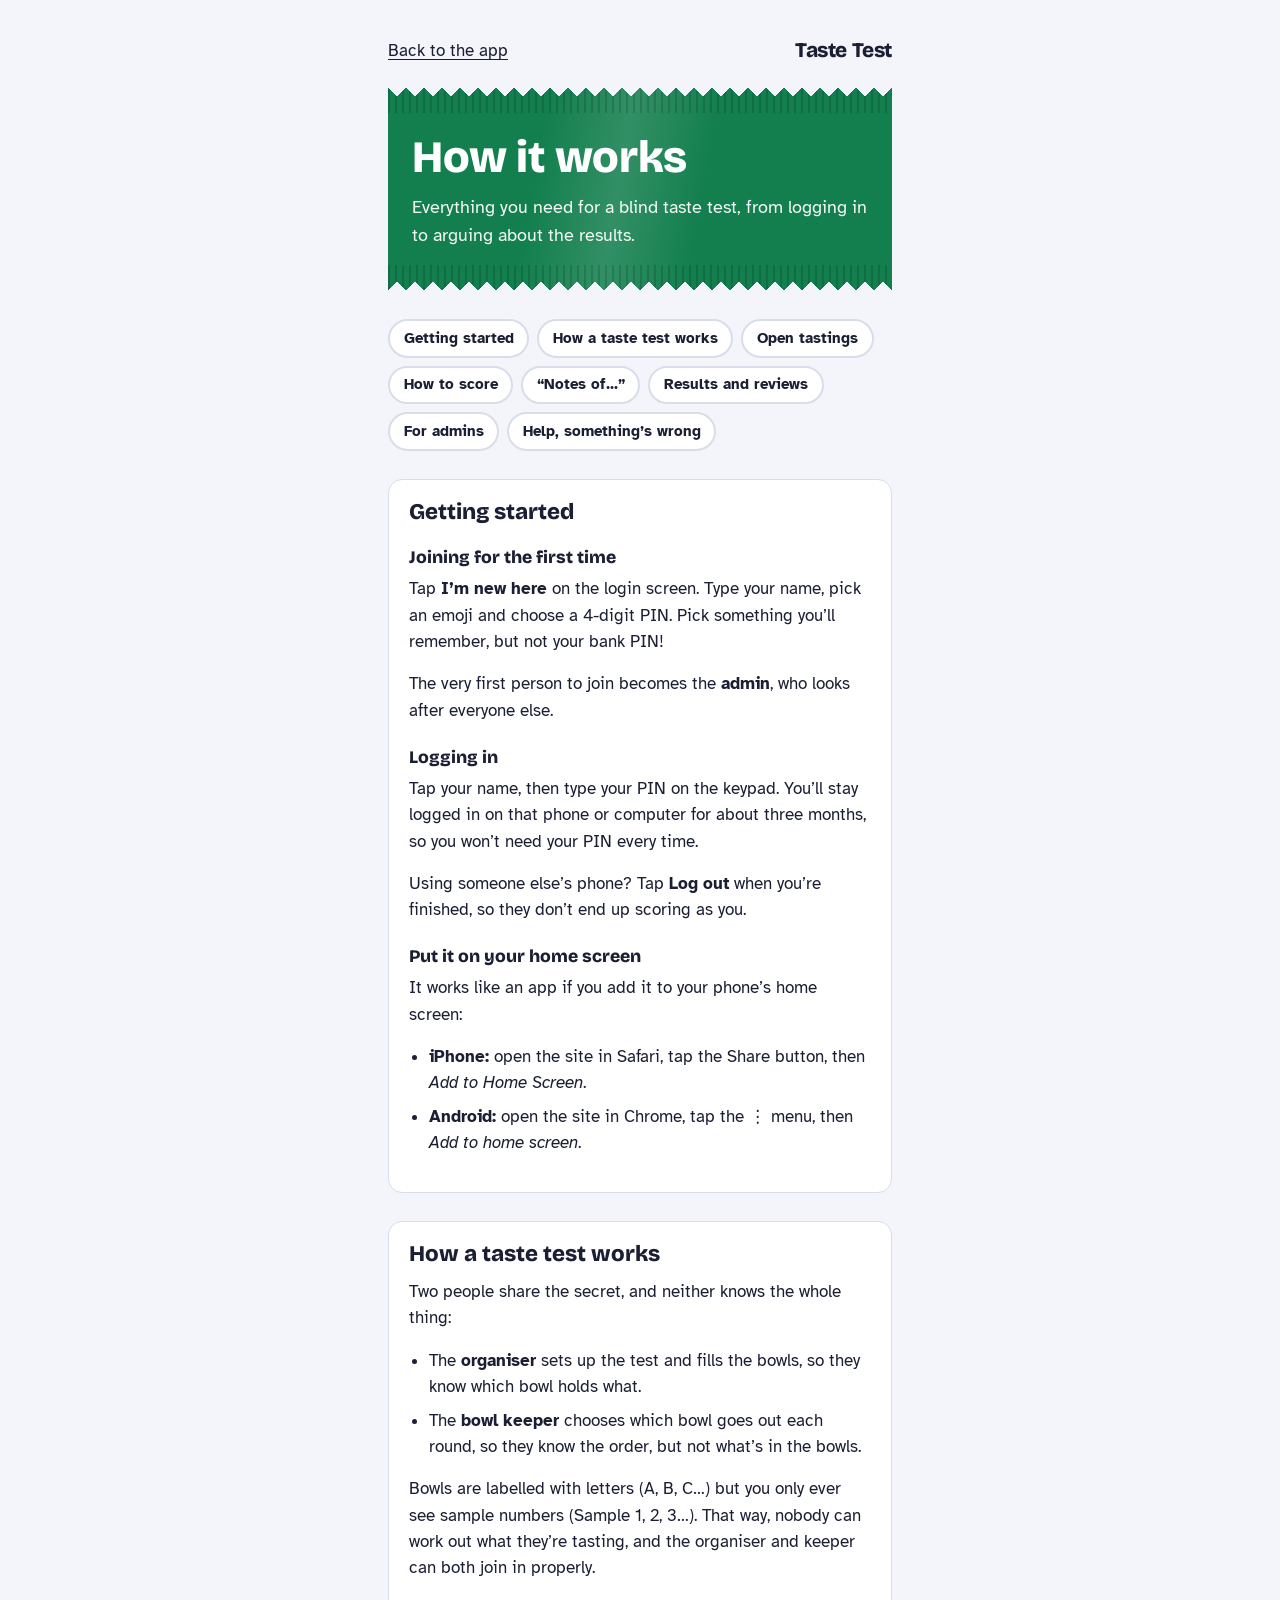
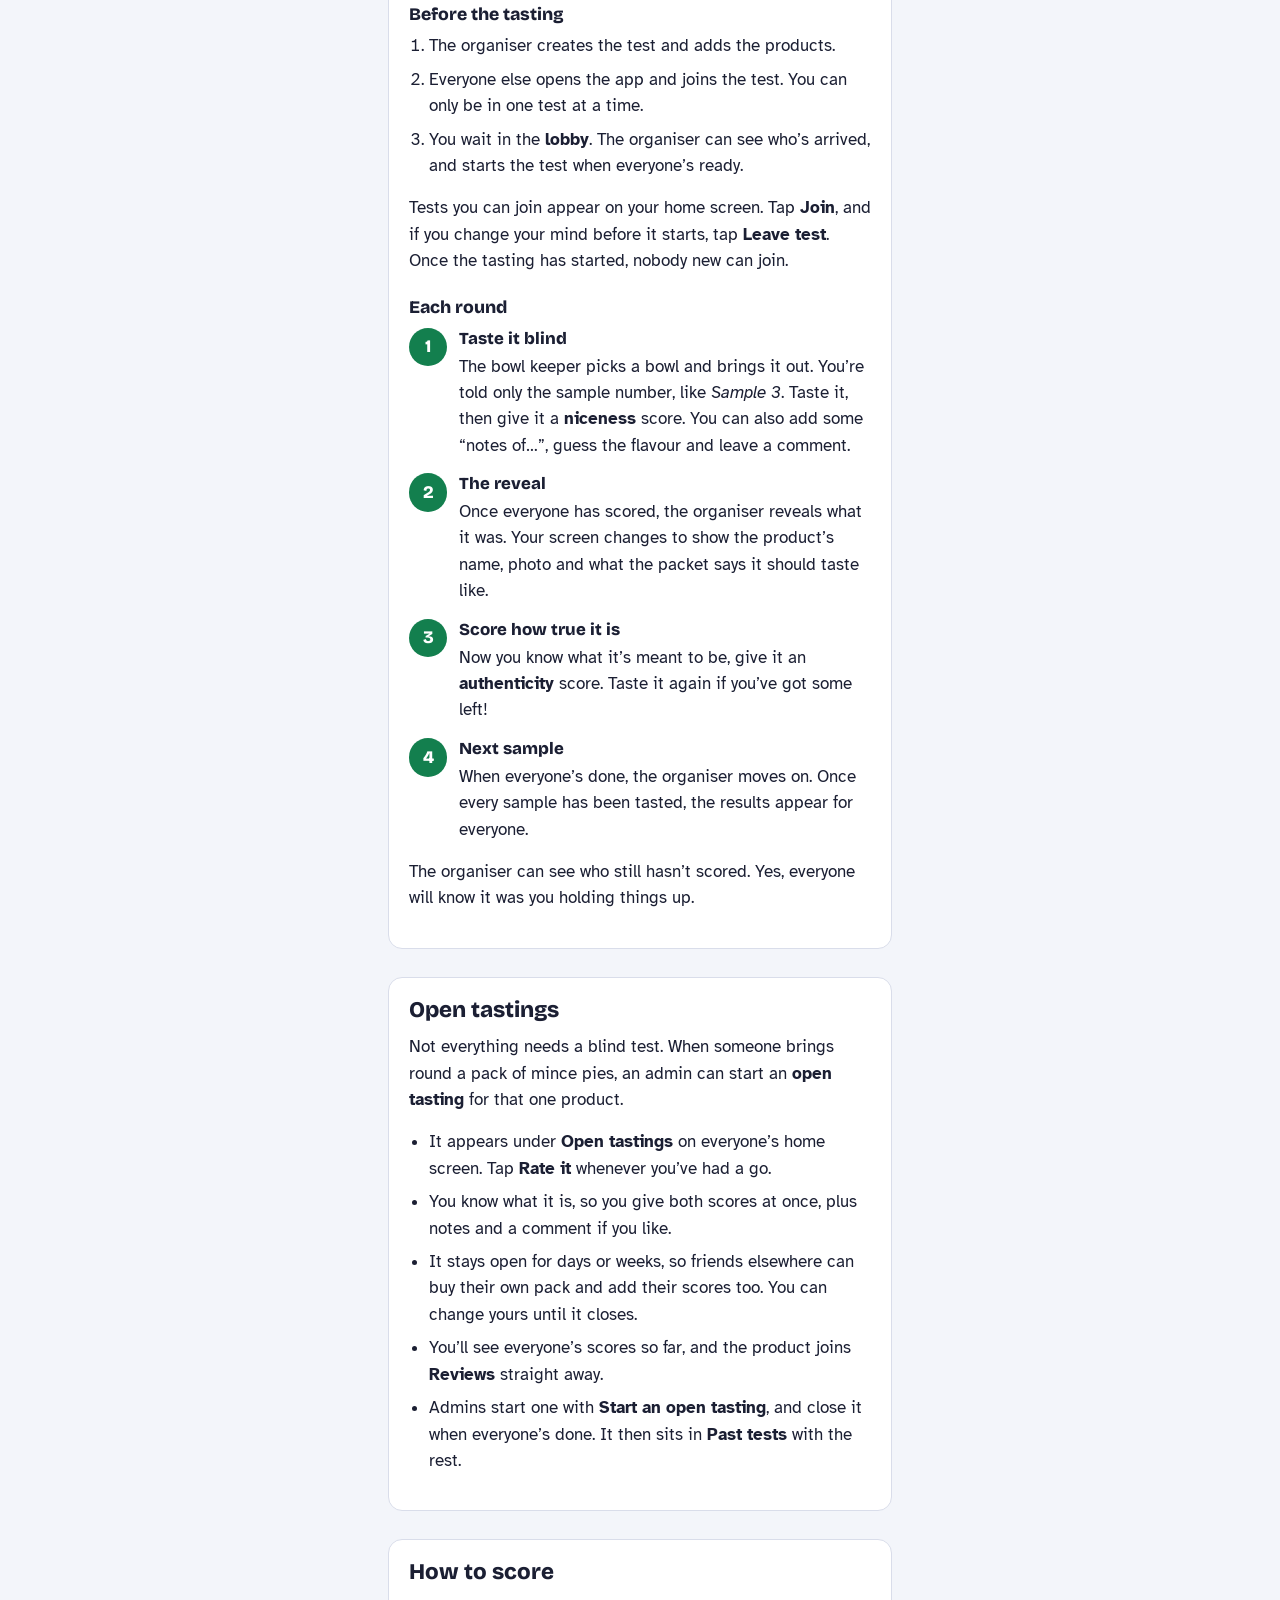
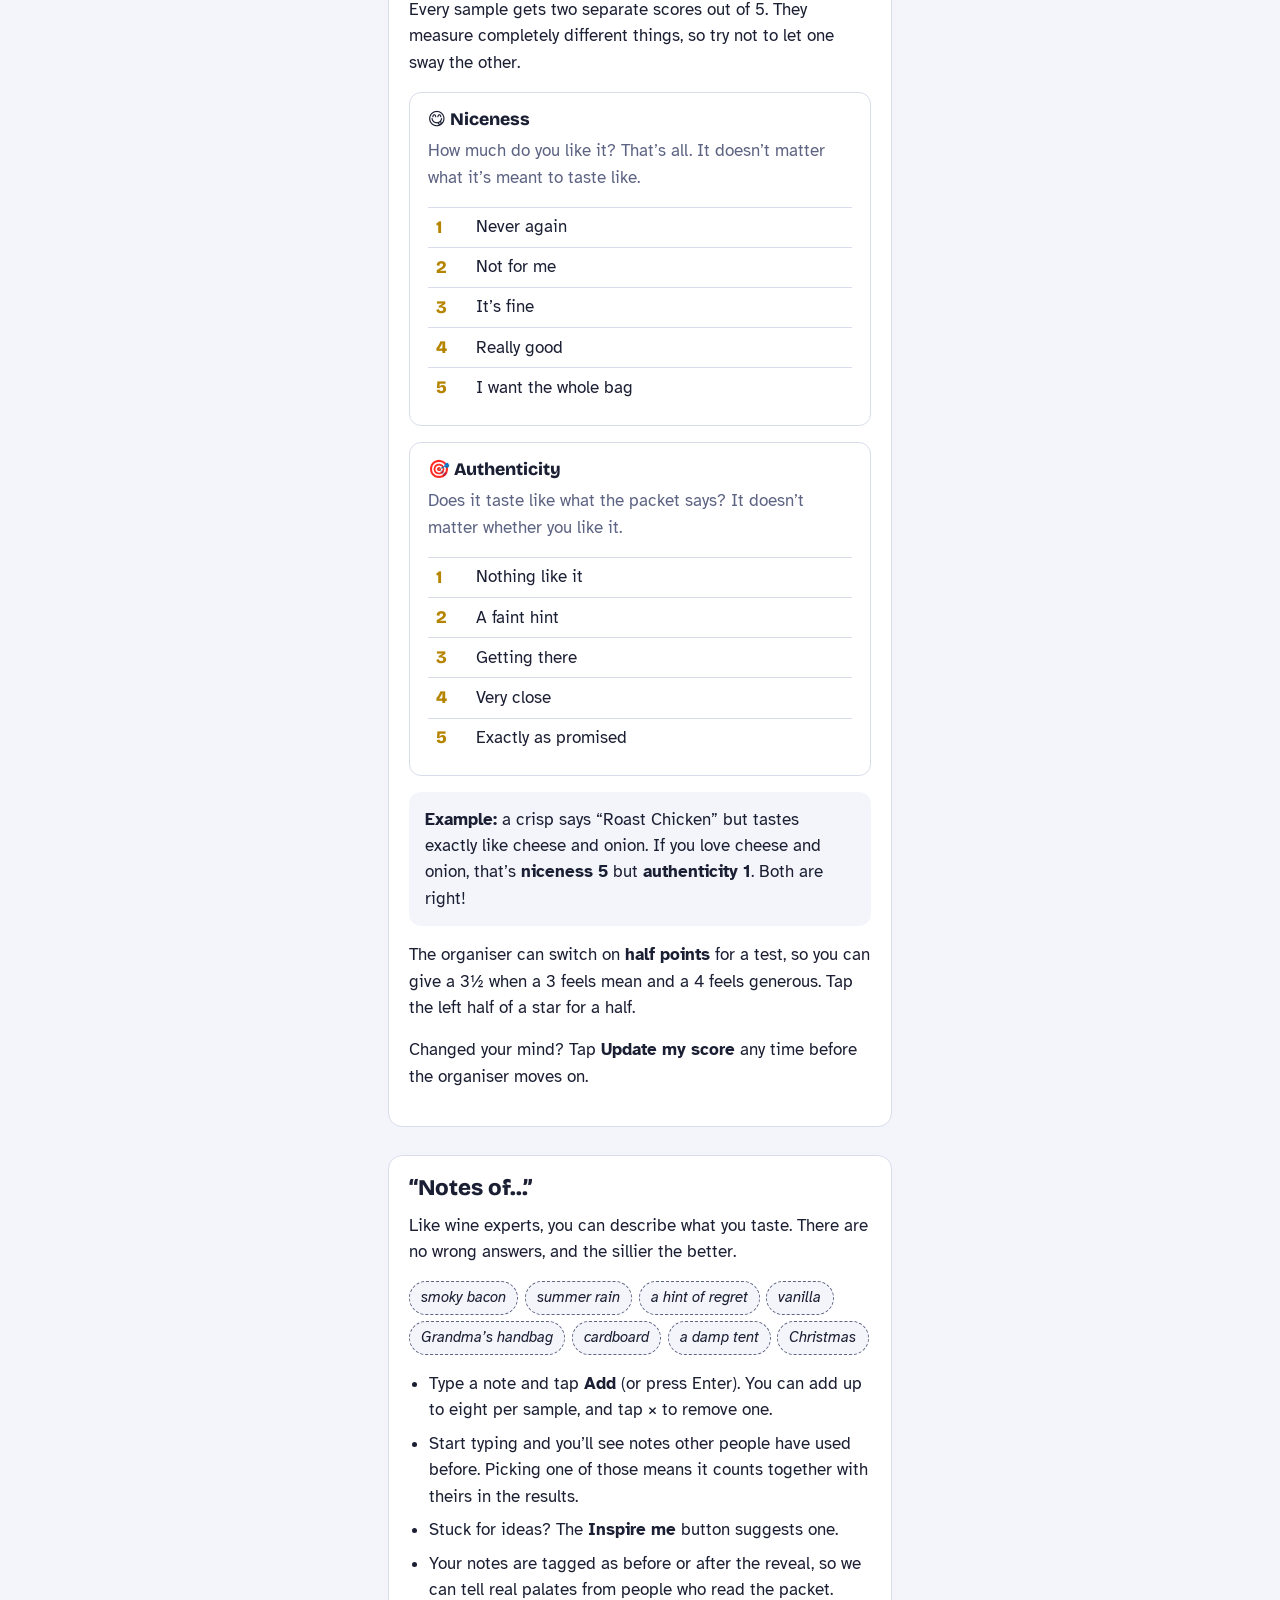
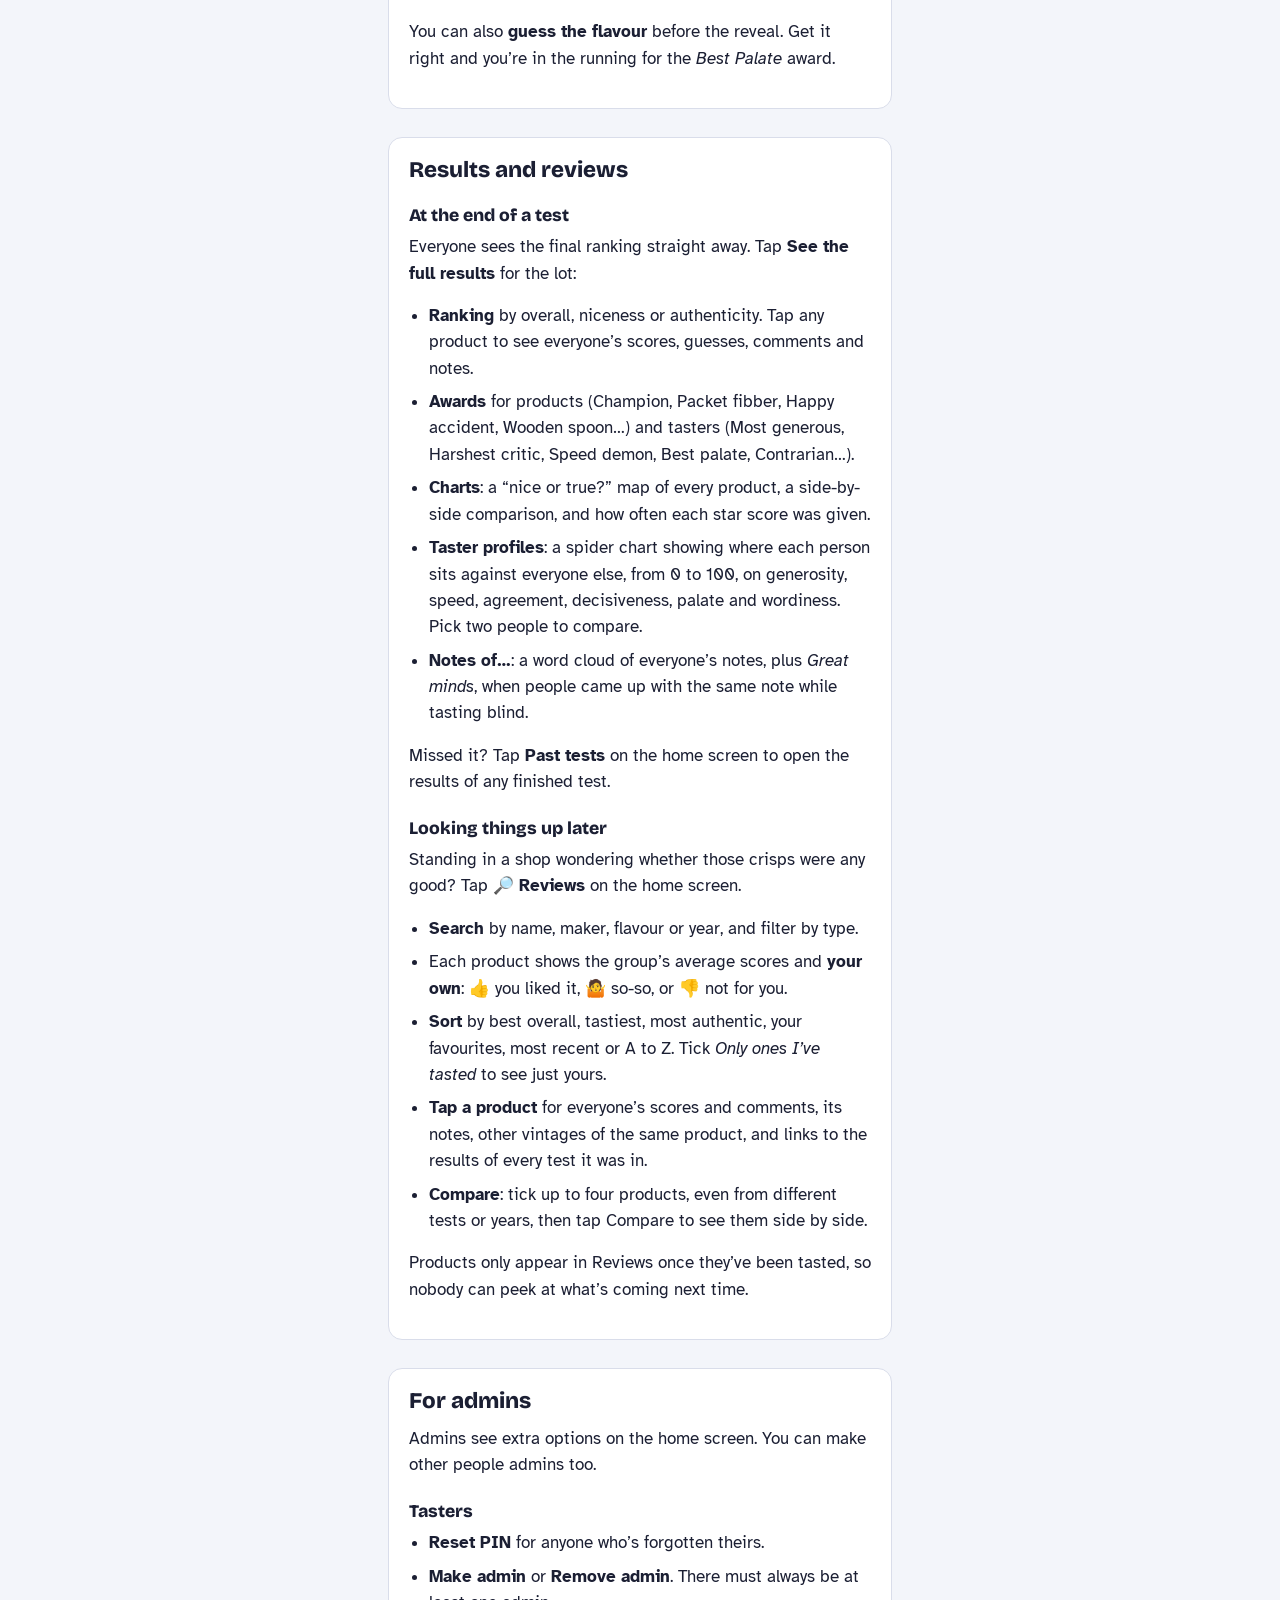
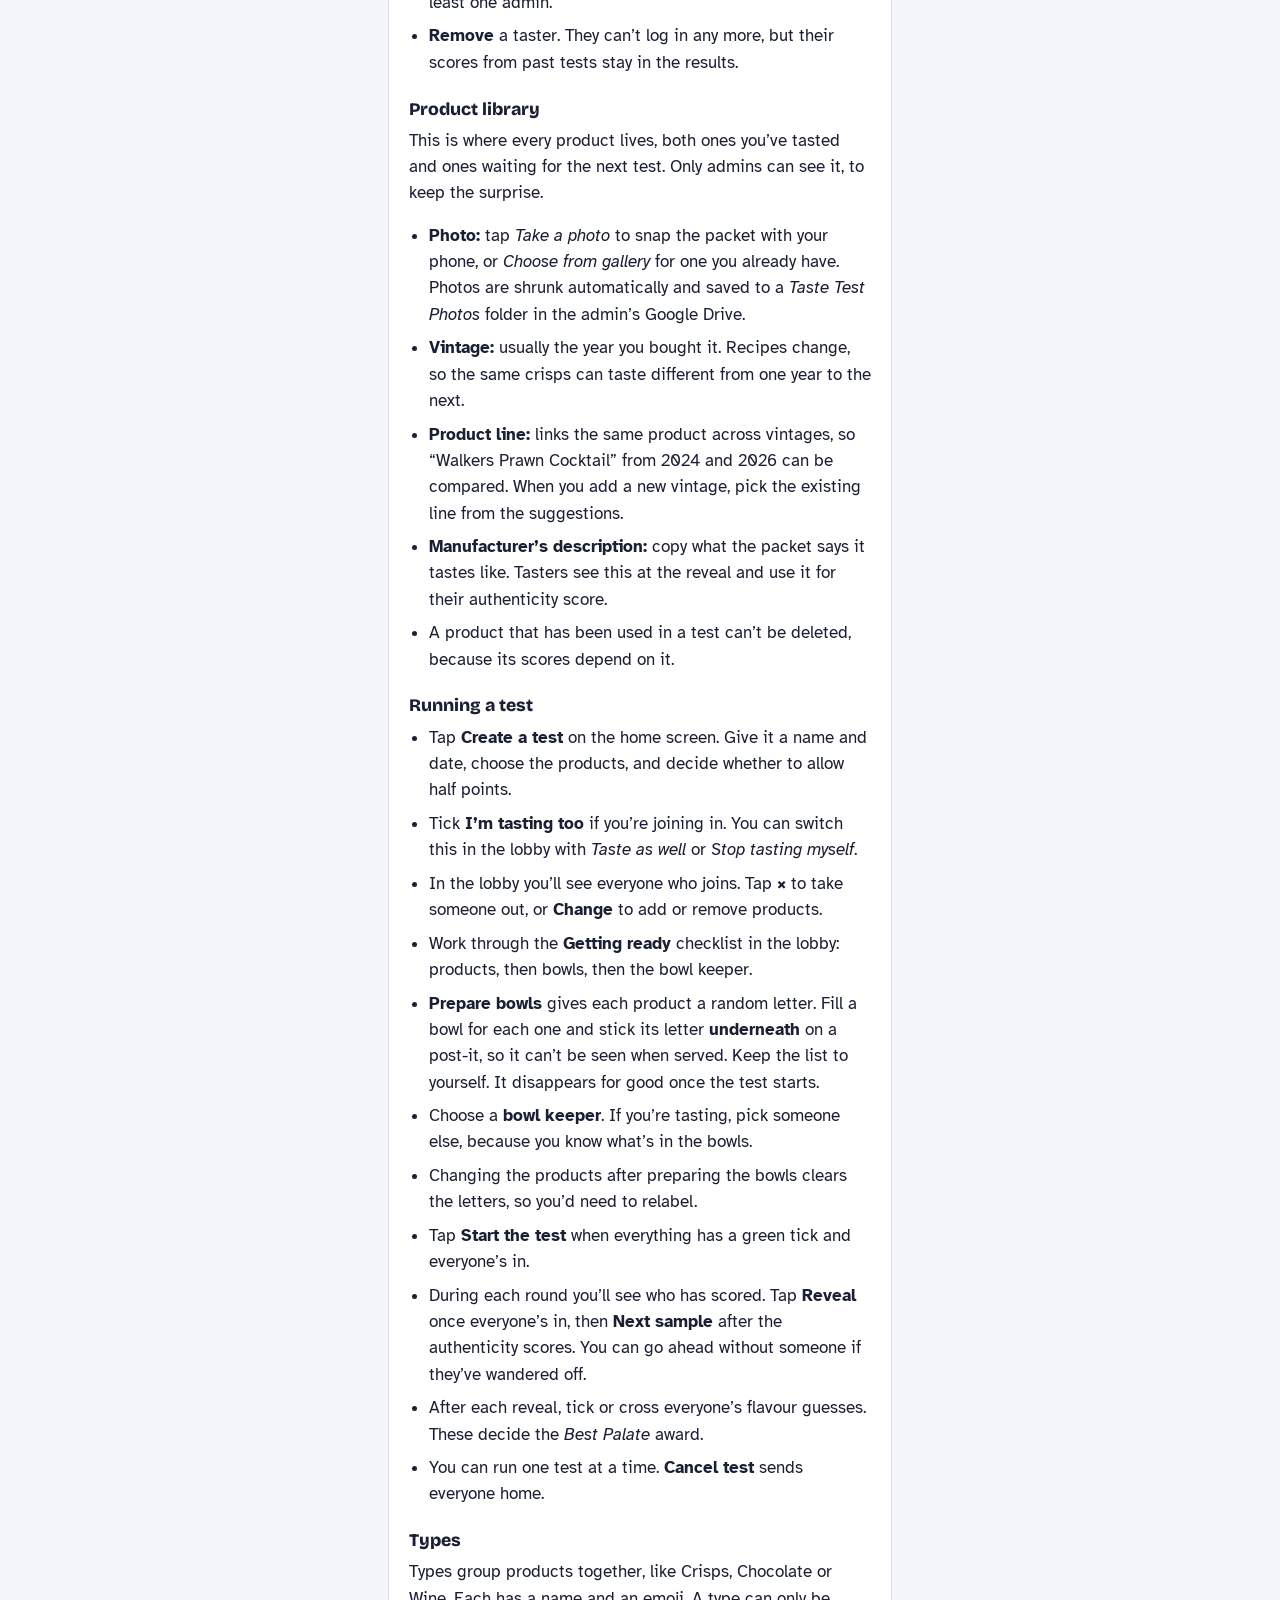
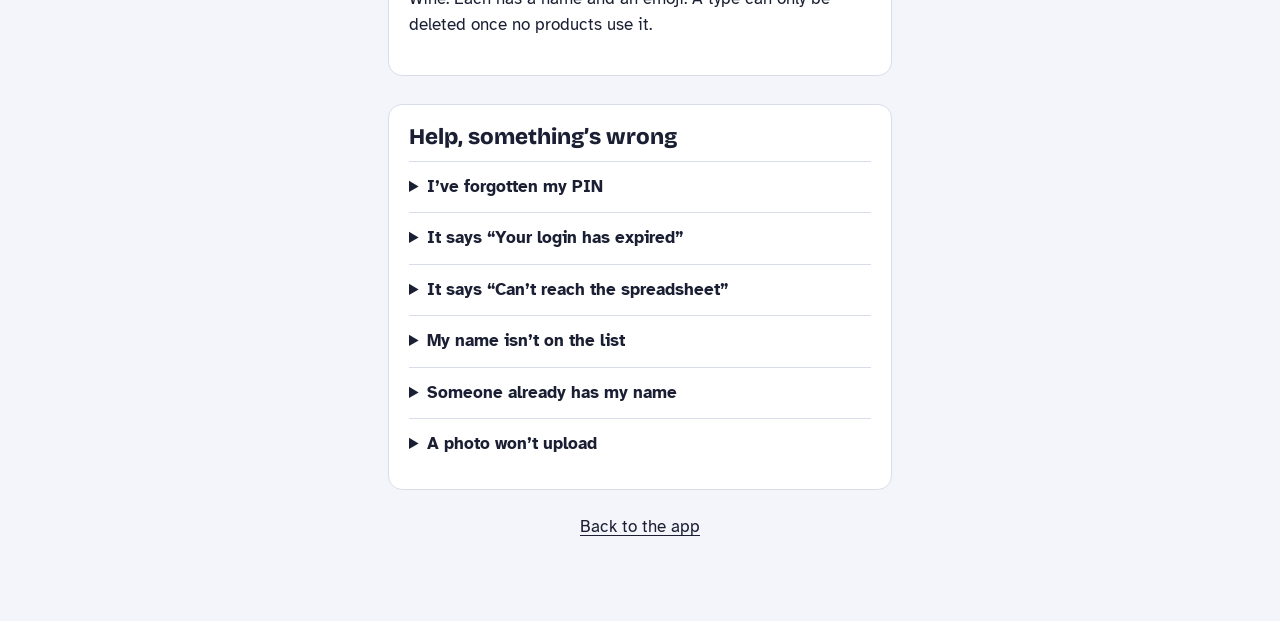
==== help.html @ 78bafabe "added open testing" ====
<!doctype html>
<html lang="en-GB">
<head>
  <meta charset="utf-8">
  <meta name="viewport" content="width=device-width, initial-scale=1, viewport-fit=cover">
  <title>How it works · Taste Test</title>
  <link rel="icon" href="data:image/svg+xml,<svg xmlns='http://www.w3.org/2000/svg' viewBox='0 0 100 100'><text y='.9em' font-size='90'>🥔</text></svg>">
  <link rel="preconnect" href="https://fonts.googleapis.com">
  <link rel="preconnect" href="https://fonts.gstatic.com" crossorigin>
  <link href="https://fonts.googleapis.com/css2?family=Atkinson+Hyperlegible:wght@400;700&family=Bricolage+Grotesque:opsz,wght@12..96,600;12..96,800&display=swap" rel="stylesheet">
  <link rel="stylesheet" href="css/style.css">
</head>
<body>
<main class="help">

  <header class="topbar">
    <a class="link" href="./">Back to the app</a>
    <span class="brand brand--small">Taste Test</span>
  </header>

  <div class="packet packet--green packet--slim">
    <h1 class="screen-title">How it works</h1>
    <p class="lede">Everything you need for a blind taste test, from logging in to arguing about the results.</p>
  </div>

  <nav class="toc" aria-label="Contents">
    <a href="#start">Getting started</a>
    <a href="#test">How a taste test works</a>
    <a href="#open">Open tastings</a>
    <a href="#scoring">How to score</a>
    <a href="#notes">“Notes of…”</a>
    <a href="#results">Results and reviews</a>
    <a href="#admins">For admins</a>
    <a href="#faq">Help, something’s wrong</a>
  </nav>

  <!-- ─────────────────────────────────────────── -->
  <section class="panel help-section" id="start">
    <h2>Getting started</h2>

    <h3>Joining for the first time</h3>
    <p>Tap <strong>I’m new here</strong> on the login screen. Type your name, pick an emoji and choose a 4-digit PIN. Pick something you’ll remember, but not your bank PIN!</p>
    <p>The very first person to join becomes the <strong>admin</strong>, who looks after everyone else.</p>

    <h3>Logging in</h3>
    <p>Tap your name, then type your PIN on the keypad. You’ll stay logged in on that phone or computer for about three months, so you won’t need your PIN every time.</p>
    <p>Using someone else’s phone? Tap <strong>Log out</strong> when you’re finished, so they don’t end up scoring as you.</p>

    <h3>Put it on your home screen</h3>
    <p>It works like an app if you add it to your phone’s home screen:</p>
    <ul>
      <li><strong>iPhone:</strong> open the site in Safari, tap the Share button, then <em>Add to Home Screen</em>.</li>
      <li><strong>Android:</strong> open the site in Chrome, tap the ⋮ menu, then <em>Add to home screen</em>.</li>
    </ul>
  </section>

  <!-- ─────────────────────────────────────────── -->
  <section class="panel help-section" id="test">
    <h2>How a taste test works</h2>
    <p>Two people share the secret, and neither knows the whole thing:</p>
    <ul>
      <li>The <strong>organiser</strong> sets up the test and fills the bowls, so they know which bowl holds what.</li>
      <li>The <strong>bowl keeper</strong> chooses which bowl goes out each round, so they know the order, but not what’s in the bowls.</li>
    </ul>
    <p>Bowls are labelled with letters (A, B, C…) but you only ever see sample numbers (Sample 1, 2, 3…). That way, nobody can work out what they’re tasting, and the organiser and keeper can both join in properly.</p>

    <h3>Before the tasting</h3>
    <ol>
      <li>The organiser creates the test and adds the products.</li>
      <li>Everyone else opens the app and joins the test. You can only be in one test at a time.</li>
      <li>You wait in the <strong>lobby</strong>. The organiser can see who’s arrived, and starts the test when everyone’s ready.</li>
    </ol>
    <p>Tests you can join appear on your home screen. Tap <strong>Join</strong>, and if you change your mind before it starts, tap <strong>Leave test</strong>. Once the tasting has started, nobody new can join.</p>

    <h3>Each round</h3>
    <div class="steps">
      <div class="step">
        <span class="step__num">1</span>
        <div>
          <h4>Taste it blind</h4>
          <p>The bowl keeper picks a bowl and brings it out. You’re told only the sample number, like <em>Sample 3</em>. Taste it, then give it a <strong>niceness</strong> score. You can also add some “notes of…”, guess the flavour and leave a comment.</p>
        </div>
      </div>
      <div class="step">
        <span class="step__num">2</span>
        <div>
          <h4>The reveal</h4>
          <p>Once everyone has scored, the organiser reveals what it was. Your screen changes to show the product’s name, photo and what the packet says it should taste like.</p>
        </div>
      </div>
      <div class="step">
        <span class="step__num">3</span>
        <div>
          <h4>Score how true it is</h4>
          <p>Now you know what it’s meant to be, give it an <strong>authenticity</strong> score. Taste it again if you’ve got some left!</p>
        </div>
      </div>
      <div class="step">
        <span class="step__num">4</span>
        <div>
          <h4>Next sample</h4>
          <p>When everyone’s done, the organiser moves on. Once every sample has been tasted, the results appear for everyone.</p>
        </div>
      </div>
    </div>
    <p>The organiser can see who still hasn’t scored. Yes, everyone will know it was you holding things up.</p>
  </section>

  <!-- ─────────────────────────────────────────── -->
  <section class="panel help-section" id="open">
    <h2>Open tastings</h2>
    <p>Not everything needs a blind test. When someone brings round a pack of mince pies, an admin can start an <strong>open tasting</strong> for that one product.</p>
    <ul>
      <li>It appears under <strong>Open tastings</strong> on everyone’s home screen. Tap <strong>Rate it</strong> whenever you’ve had a go.</li>
      <li>You know what it is, so you give both scores at once, plus notes and a comment if you like.</li>
      <li>It stays open for days or weeks, so friends elsewhere can buy their own pack and add their scores too. You can change yours until it closes.</li>
      <li>You’ll see everyone’s scores so far, and the product joins <strong>Reviews</strong> straight away.</li>
      <li>Admins start one with <strong>Start an open tasting</strong>, and close it when everyone’s done. It then sits in <strong>Past tests</strong> with the rest.</li>
    </ul>
  </section>

  <!-- ─────────────────────────────────────────── -->
  <section class="panel help-section" id="scoring">
    <h2>How to score</h2>
    <p>Every sample gets two separate scores out of 5. They measure completely different things, so try not to let one sway the other.</p>

    <div class="score-card">
      <h3>😋 Niceness</h3>
      <p class="score-card__q">How much do you like it? That’s all. It doesn’t matter what it’s meant to taste like.</p>
      <table class="scale">
        <tr><th scope="row">1</th><td>Never again</td></tr>
        <tr><th scope="row">2</th><td>Not for me</td></tr>
        <tr><th scope="row">3</th><td>It’s fine</td></tr>
        <tr><th scope="row">4</th><td>Really good</td></tr>
        <tr><th scope="row">5</th><td>I want the whole bag</td></tr>
      </table>
    </div>

    <div class="score-card">
      <h3>🎯 Authenticity</h3>
      <p class="score-card__q">Does it taste like what the packet says? It doesn’t matter whether you like it.</p>
      <table class="scale">
        <tr><th scope="row">1</th><td>Nothing like it</td></tr>
        <tr><th scope="row">2</th><td>A faint hint</td></tr>
        <tr><th scope="row">3</th><td>Getting there</td></tr>
        <tr><th scope="row">4</th><td>Very close</td></tr>
        <tr><th scope="row">5</th><td>Exactly as promised</td></tr>
      </table>
    </div>

    <p class="example"><strong>Example:</strong> a crisp says “Roast Chicken” but tastes exactly like cheese and onion. If you love cheese and onion, that’s <strong>niceness 5</strong> but <strong>authenticity 1</strong>. Both are right!</p>
    <p>The organiser can switch on <strong>half points</strong> for a test, so you can give a 3½ when a 3 feels mean and a 4 feels generous. Tap the left half of a star for a half.</p>
    <p>Changed your mind? Tap <strong>Update my score</strong> any time before the organiser moves on.</p>
  </section>

  <!-- ─────────────────────────────────────────── -->
  <section class="panel help-section" id="notes">
    <h2>“Notes of…”</h2>
    <p>Like wine experts, you can describe what you taste. There are no wrong answers, and the sillier the better.</p>
    <p class="note-chips">
      <span>smoky bacon</span><span>summer rain</span><span>a hint of regret</span><span>vanilla</span>
      <span>Grandma’s handbag</span><span>cardboard</span><span>a damp tent</span><span>Christmas</span>
    </p>
    <ul>
      <li>Type a note and tap <strong>Add</strong> (or press Enter). You can add up to eight per sample, and tap × to remove one.</li>
      <li>Start typing and you’ll see notes other people have used before. Picking one of those means it counts together with theirs in the results.</li>
      <li>Stuck for ideas? The <strong>Inspire me</strong> button suggests one.</li>
      <li>Your notes are tagged as before or after the reveal, so we can tell real palates from people who read the packet.</li>
    </ul>
    <p>You can also <strong>guess the flavour</strong> before the reveal. Get it right and you’re in the running for the <em>Best Palate</em> award.</p>
  </section>

  <!-- ─────────────────────────────────────────── -->
  <section class="panel help-section" id="results">
    <h2>Results and reviews</h2>

    <h3>At the end of a test</h3>
    <p>Everyone sees the final ranking straight away. Tap <strong>See the full results</strong> for the lot:</p>
    <ul>
      <li><strong>Ranking</strong> by overall, niceness or authenticity. Tap any product to see everyone’s scores, guesses, comments and notes.</li>
      <li><strong>Awards</strong> for products (Champion, Packet fibber, Happy accident, Wooden spoon…) and tasters (Most generous, Harshest critic, Speed demon, Best palate, Contrarian…).</li>
      <li><strong>Charts</strong>: a “nice or true?” map of every product, a side-by-side comparison, and how often each star score was given.</li>
      <li><strong>Taster profiles</strong>: a spider chart showing where each person sits against everyone else, from 0 to 100, on generosity, speed, agreement, decisiveness, palate and wordiness. Pick two people to compare.</li>
      <li><strong>Notes of…</strong>: a word cloud of everyone’s notes, plus <em>Great minds</em>, when people came up with the same note while tasting blind.</li>
    </ul>
    <p>Missed it? Tap <strong>Past tests</strong> on the home screen to open the results of any finished test.</p>

    <h3>Looking things up later</h3>
    <p>Standing in a shop wondering whether those crisps were any good? Tap <strong>🔎 Reviews</strong> on the home screen.</p>
    <ul>
      <li><strong>Search</strong> by name, maker, flavour or year, and filter by type.</li>
      <li>Each product shows the group’s average scores and <strong>your own</strong>: 👍 you liked it, 🤷 so-so, or 👎 not for you.</li>
      <li><strong>Sort</strong> by best overall, tastiest, most authentic, your favourites, most recent or A to Z. Tick <em>Only ones I’ve tasted</em> to see just yours.</li>
      <li><strong>Tap a product</strong> for everyone’s scores and comments, its notes, other vintages of the same product, and links to the results of every test it was in.</li>
      <li><strong>Compare</strong>: tick up to four products, even from different tests or years, then tap Compare to see them side by side.</li>
    </ul>
    <p>Products only appear in Reviews once they’ve been tasted, so nobody can peek at what’s coming next time.</p>
  </section>

  <!-- ─────────────────────────────────────────── -->
  <section class="panel help-section" id="admins">
    <h2>For admins</h2>
    <p>Admins see extra options on the home screen. You can make other people admins too.</p>

    <h3>Tasters</h3>
    <ul>
      <li><strong>Reset PIN</strong> for anyone who’s forgotten theirs.</li>
      <li><strong>Make admin</strong> or <strong>Remove admin</strong>. There must always be at least one admin.</li>
      <li><strong>Remove</strong> a taster. They can’t log in any more, but their scores from past tests stay in the results.</li>
    </ul>

    <h3>Product library</h3>
    <p>This is where every product lives, both ones you’ve tasted and ones waiting for the next test. Only admins can see it, to keep the surprise.</p>
    <ul>
      <li><strong>Photo:</strong> tap <em>Take a photo</em> to snap the packet with your phone, or <em>Choose from gallery</em> for one you already have. Photos are shrunk automatically and saved to a <em>Taste Test Photos</em> folder in the admin’s Google Drive.</li>
      <li><strong>Vintage:</strong> usually the year you bought it. Recipes change, so the same crisps can taste different from one year to the next.</li>
      <li><strong>Product line:</strong> links the same product across vintages, so “Walkers Prawn Cocktail” from 2024 and 2026 can be compared. When you add a new vintage, pick the existing line from the suggestions.</li>
      <li><strong>Manufacturer’s description:</strong> copy what the packet says it tastes like. Tasters see this at the reveal and use it for their authenticity score.</li>
      <li>A product that has been used in a test can’t be deleted, because its scores depend on it.</li>
    </ul>

    <h3>Running a test</h3>
    <ul>
      <li>Tap <strong>Create a test</strong> on the home screen. Give it a name and date, choose the products, and decide whether to allow half points.</li>
      <li>Tick <strong>I’m tasting too</strong> if you’re joining in. You can switch this in the lobby with <em>Taste as well</em> or <em>Stop tasting myself</em>.</li>
      <li>In the lobby you’ll see everyone who joins. Tap <strong>×</strong> to take someone out, or <strong>Change</strong> to add or remove products.</li>
      <li>Work through the <strong>Getting ready</strong> checklist in the lobby: products, then bowls, then the bowl keeper.</li>
      <li><strong>Prepare bowls</strong> gives each product a random letter. Fill a bowl for each one and stick its letter <strong>underneath</strong> on a post-it, so it can’t be seen when served. Keep the list to yourself. It disappears for good once the test starts.</li>
      <li>Choose a <strong>bowl keeper</strong>. If you’re tasting, pick someone else, because you know what’s in the bowls.</li>
      <li>Changing the products after preparing the bowls clears the letters, so you’d need to relabel.</li>
      <li>Tap <strong>Start the test</strong> when everything has a green tick and everyone’s in.</li>
      <li>During each round you’ll see who has scored. Tap <strong>Reveal</strong> once everyone’s in, then <strong>Next sample</strong> after the authenticity scores. You can go ahead without someone if they’ve wandered off.</li>
      <li>After each reveal, tick or cross everyone’s flavour guesses. These decide the <em>Best Palate</em> award.</li>
      <li>You can run one test at a time. <strong>Cancel test</strong> sends everyone home.</li>
    </ul>

    <h3>Types</h3>
    <p>Types group products together, like Crisps, Chocolate or Wine. Each has a name and an emoji. A type can only be deleted once no products use it.</p>
  </section>

  <!-- ─────────────────────────────────────────── -->
  <section class="panel help-section" id="faq">
    <h2>Help, something’s wrong</h2>

    <details>
      <summary>I’ve forgotten my PIN</summary>
      <p>Ask an admin to reset it. After five wrong tries you’re locked out for 10 minutes, so ask before you keep guessing.</p>
    </details>
    <details>
      <summary>It says “Your login has expired”</summary>
      <p>Just log in again with your PIN. Logins last about three months on each device.</p>
    </details>
    <details>
      <summary>It says “Can’t reach the spreadsheet”</summary>
      <p>Check your Wi-Fi or mobile signal and try again. If it keeps happening for everyone, let the admin know.</p>
    </details>
    <details>
      <summary>My name isn’t on the list</summary>
      <p>You may have been removed by mistake, or you joined with a slightly different name. Ask an admin.</p>
    </details>
    <details>
      <summary>Someone already has my name</summary>
      <p>Add an initial or a nickname, like “Sam B” or “Big Sam”.</p>
    </details>
    <details>
      <summary>A photo won’t upload</summary>
      <p>Try again on a better connection, or choose the photo from your gallery instead of taking it in the app.</p>
    </details>
  </section>

  <p class="help-foot"><a class="link" href="./">Back to the app</a></p>
</main>
</body>
</html>
---- css/style.css ----
/* Taste Test — the crisp packet is the one bold idea; everything else stays quiet. */

:root {
  --paper: #F3F5FA;
  --surface: #FFFFFF;
  --ink: #1B1F33;
  --muted: #5D6382;
  --line: #D9DDEA;
  --red: #C8243A;      /* ready salted */
  --blue: #2346C2;     /* cheese & onion */
  --green: #137F4E;    /* salt & vinegar */
  --star: #F5B700;
  --on-packet: #FFFFFF;
  --display: 'Bricolage Grotesque', 'Arial Rounded MT Bold', system-ui, sans-serif;
  --body: 'Atkinson Hyperlegible', system-ui, -apple-system, 'Segoe UI', sans-serif;
  color-scheme: light;
}

@media (prefers-color-scheme: dark) {
  :root {
    --paper: #11131D;
    --surface: #1B1E2C;
    --ink: #ECEEF6;
    --muted: #A2A8C3;
    --line: #2E3247;
    color-scheme: dark;
  }
}

* { box-sizing: border-box; }
html, body { margin: 0; }

body {
  background: var(--paper);
  color: var(--ink);
  font: 1.0625rem/1.55 var(--body);
  min-height: 100vh;
  padding: env(safe-area-inset-top, 0px) 0 env(safe-area-inset-bottom, 0px);
}

main { max-width: 34rem; margin: 0 auto; padding: 2rem 1.25rem 4rem; }

h1, h2 { font-family: var(--display); line-height: 1.1; margin: 0 0 .75rem; }
h2 { font-size: 1.4rem; font-weight: 800; }
p { margin: 0 0 1rem; }
code { font-size: .9em; background: rgba(255, 255, 255, .2); padding: .1em .35em; border-radius: 4px; }

.brand { font-size: clamp(2.6rem, 12vw, 3.8rem); font-weight: 800; letter-spacing: -.02em; margin-bottom: 1.5rem; }
.brand--small { font-family: var(--display); font-weight: 800; font-size: 1.3rem; margin: 0; }

:focus-visible { outline: 3px solid var(--star); outline-offset: 2px; }

/* ─── The packet: foil sheen, heat-sealed crimp bands, zig-zag cut edges ─── */
.packet {
  --c: var(--red);
  --z: 9px;
  position: relative;
  color: var(--on-packet);
  background:
    linear-gradient(100deg, transparent 30%, rgba(255, 255, 255, .13) 46%, transparent 62%),
    var(--c);
  padding: calc(2rem + 26px) 1.5rem calc(1.5rem + 26px);
  margin: 0 0 1.75rem;
  -webkit-mask:
    conic-gradient(from -45deg at bottom, #0000, #000 1deg 89deg, #0000 90deg) bottom / calc(2 * var(--z)) 51% repeat-x,
    conic-gradient(from 135deg at top, #0000, #000 1deg 89deg, #0000 90deg) top / calc(2 * var(--z)) 51% repeat-x;
          mask:
    conic-gradient(from -45deg at bottom, #0000, #000 1deg 89deg, #0000 90deg) bottom / calc(2 * var(--z)) 51% repeat-x,
    conic-gradient(from 135deg at top, #0000, #000 1deg 89deg, #0000 90deg) top / calc(2 * var(--z)) 51% repeat-x;
}
.packet::before,
.packet::after {
  content: "";
  position: absolute;
  left: 0;
  right: 0;
  height: 26px;
  background: repeating-linear-gradient(90deg, rgba(0, 0, 0, .14) 0 2px, transparent 2px 7px);
  pointer-events: none;
}
.packet::before { top: 0; }
.packet::after { bottom: 0; }

.packet--red   { --c: var(--red); }
.packet--blue  { --c: var(--blue); }
.packet--green { --c: var(--green); }

/* ─── Buttons ─── */
.btn {
  font: 800 1.05rem/1 var(--display);
  background: var(--star);
  color: #1B1F33;
  border: 0;
  border-radius: 999px;
  padding: .9rem 1.4rem;
  cursor: pointer;
}
.btn:disabled { opacity: .6; cursor: progress; }
.btn--ghost { background: transparent; color: inherit; box-shadow: inset 0 0 0 2px currentColor; }

.link {
  background: none;
  border: 0;
  padding: .4rem 0;
  color: inherit;
  font: inherit;
  text-decoration: underline;
  text-underline-offset: 3px;
  cursor: pointer;
}
.link--danger { color: var(--red); }

.row { display: flex; flex-wrap: wrap; align-items: center; gap: .75rem 1.25rem; margin-top: 1.25rem; }
.row--end { justify-content: flex-end; }

/* ─── Taster picker ─── */
.tasters {
  display: grid;
  grid-template-columns: repeat(auto-fill, minmax(6.5rem, 1fr));
  gap: .65rem;
  margin-bottom: 1rem;
}
.taster {
  display: flex;
  flex-direction: column;
  align-items: center;
  gap: .3rem;
  padding: .9rem .4rem;
  background: rgba(255, 255, 255, .14);
  border: 2px solid rgba(255, 255, 255, .35);
  border-radius: 14px;
  color: inherit;
  font: 700 1rem/1.2 var(--body);
  cursor: pointer;
}
.taster:hover { background: rgba(255, 255, 255, .26); }
.taster__emoji { font-size: 2rem; line-height: 1; }

/* ─── PIN pad ─── */
.pin-dots { display: flex; justify-content: center; gap: .9rem; margin: 1.25rem 0; }
.dot { width: 18px; height: 18px; border-radius: 50%; border: 2px solid currentColor; }
.dot--on { background: currentColor; }

.keypad {
  display: grid;
  grid-template-columns: repeat(3, 1fr);
  gap: .6rem;
  max-width: 18rem;
  margin: 0 auto 1rem;
}
.key {
  height: 3.6rem;
  border: 0;
  border-radius: 14px;
  background: #FFFFFF;
  color: #1B1F33;
  font: 800 1.5rem/1 var(--display);
  cursor: pointer;
}
.key:active { transform: translateY(1px); }
.key--back { background: rgba(255, 255, 255, .2); color: var(--on-packet); }
.key--go { background: var(--star); }

.shake { animation: shake .35s; }
@keyframes shake {
  20%, 60% { transform: translateX(-8px); }
  40%, 80% { transform: translateX(8px); }
}

/* ─── Forms ─── */
label { display: block; font-weight: 700; margin: 0 0 1rem; }
input {
  display: block;
  width: 100%;
  margin-top: .35rem;
  padding: .75rem .9rem;
  border: 1px solid var(--line);
  border-radius: 10px;
  background: #FFFFFF;
  color: #1B1F33;
  font: 1.05rem var(--body);
}
.packet input { border-color: transparent; }

fieldset { border: 0; padding: 0; margin: 0 0 1rem; }
legend { font-weight: 700; padding: 0; margin-bottom: .4rem; }

.emoji-grid { display: grid; grid-template-columns: repeat(auto-fill, minmax(2.9rem, 1fr)); gap: .4rem; }
.emoji {
  aspect-ratio: 1;
  font-size: 1.5rem;
  background: rgba(255, 255, 255, .14);
  border: 2px solid transparent;
  border-radius: 10px;
  cursor: pointer;
}
.emoji--on { background: rgba(255, 255, 255, .32); border-color: #FFFFFF; }

.error { min-height: 1.4em; font-weight: 700; color: var(--red); }
.packet .error { color: #FFE58A; }

.loading, .empty { opacity: .85; }

/* ─── Home ─── */
.topbar { display: flex; justify-content: space-between; align-items: center; margin-bottom: 1rem; }
.hello { font: 800 1.7rem/1.2 var(--display); margin-bottom: 1.5rem; }

.panel {
  background: var(--surface);
  border: 1px solid var(--line);
  border-radius: 14px;
  padding: 1.25rem 1.25rem .5rem;
}

.user-list { list-style: none; margin: 0; padding: 0; }
.user-list li {
  display: grid;
  grid-template-columns: 2.5rem 1fr;
  align-items: center;
  gap: .1rem .6rem;
  padding: .8rem 0;
  border-top: 1px solid var(--line);
}
.user-name { font-weight: 700; }
.user-actions { grid-column: 2; display: flex; flex-wrap: wrap; gap: 0 1.1rem; font-size: .95rem; color: var(--muted); }
.badge {
  font-size: .75rem;
  font-weight: 700;
  background: var(--blue);
  color: #FFFFFF;
  padding: .1rem .55rem;
  border-radius: 999px;
  vertical-align: middle;
}

/* ─── Dialog & toast ─── */
dialog {
  width: min(26rem, 92vw);
  border: 0;
  border-radius: 16px;
  padding: 1.5rem;
  background: var(--surface);
  color: var(--ink);
}
dialog::backdrop { background: rgba(10, 12, 25, .55); }

#toast {
  position: fixed;
  left: 50%;
  bottom: calc(1.5rem + env(safe-area-inset-bottom, 0px));
  transform: translate(-50%, 1rem);
  background: var(--ink);
  color: var(--paper);
  padding: .7rem 1.1rem;
  border-radius: 999px;
  font-weight: 700;
  opacity: 0;
  pointer-events: none;
  transition: opacity .2s, transform .2s;
}
#toast.toast--on { opacity: 1; transform: translate(-50%, 0); }

@media (prefers-reduced-motion: reduce) {
  .shake { animation: none; }
  #toast { transition: none; }
}

/* ─── Phase 2: product library ─── */
[hidden] { display: none !important; }

.muted { color: var(--muted); font-weight: 400; }
.hint { display: block; font-weight: 400; font-size: .9rem; opacity: .75; }

.panel + .panel, .products + .panel { margin-top: 1.75rem; }
.panel__head { display: flex; justify-content: space-between; align-items: center; gap: 1rem; margin-bottom: .5rem; }
.panel__head h2 { margin: 0; }
.panel .muted { margin-bottom: 1.5rem; }

.packet--slim { padding-top: calc(1.25rem + 26px); padding-bottom: calc(1rem + 26px); }
.packet--slim .row { margin-top: .5rem; }
.screen-title { font-size: clamp(2rem, 9vw, 2.8rem); font-weight: 800; letter-spacing: -.01em; margin: 0; }

.search {
  margin: 0 0 .75rem;
  border-radius: 999px;
  padding: .7rem 1.1rem;
  background: var(--surface);
  color: var(--ink);
}

.chips { display: flex; gap: .5rem; overflow-x: auto; padding-bottom: .4rem; margin-bottom: 1rem; }
.chip {
  flex: none;
  border: 2px solid var(--line);
  background: var(--surface);
  color: var(--ink);
  border-radius: 999px;
  padding: .4rem .9rem;
  font: 700 .95rem var(--body);
  cursor: pointer;
}
.chip--on { background: var(--ink); border-color: var(--ink); color: var(--paper); }

.products {
  display: grid;
  grid-template-columns: repeat(auto-fill, minmax(9.5rem, 1fr));
  gap: .9rem;
}
.product {
  display: flex;
  flex-direction: column;
  text-align: left;
  padding: 0 0 .8rem;
  background: var(--surface);
  border: 1px solid var(--line);
  border-radius: 14px;
  overflow: hidden;
  color: var(--ink);
  font: inherit;
  cursor: pointer;
}
.product:hover { border-color: var(--muted); }
.product__pic {
  display: grid;
  place-items: center;
  aspect-ratio: 1;
  background: var(--paper);
  margin-bottom: .6rem;
}
.product__pic img { width: 100%; height: 100%; object-fit: cover; }
.product__icon { font-size: 3rem; }
.product__name { font-weight: 700; line-height: 1.25; padding: 0 .8rem; }
.product__meta { font-size: .9rem; color: var(--muted); padding: 0 .8rem; }

.type-list { list-style: none; margin: 0; padding: 0; }
.type-list li {
  display: grid;
  grid-template-columns: 2.5rem 1fr;
  align-items: center;
  gap: .1rem .6rem;
  padding: .8rem 0;
  border-top: 1px solid var(--line);
}

/* Product form */
dialog { max-height: 92vh; overflow-y: auto; }
dialog.dialog--wide { width: min(34rem, 94vw); }

select, textarea {
  display: block;
  width: 100%;
  margin-top: .35rem;
  padding: .75rem .9rem;
  border: 1px solid var(--line);
  border-radius: 10px;
  background: #FFFFFF;
  color: #1B1F33;
  font: 1.05rem var(--body);
}
textarea { resize: vertical; line-height: 1.45; }

.two { display: grid; grid-template-columns: 1.4fr 1fr; gap: 0 .75rem; }

.photo { display: flex; gap: 1rem; align-items: center; margin-bottom: 1.25rem; }
.photo__preview {
  flex: none;
  width: 6.5rem;
  aspect-ratio: 1;
  border-radius: 12px;
  overflow: hidden;
  display: grid;
  place-items: center;
  background: var(--paper);
  border: 1px dashed var(--line);
  color: var(--muted);
  font-size: .85rem;
  text-align: center;
}
.photo__preview img { width: 100%; height: 100%; object-fit: cover; }
.photo__actions { display: flex; flex-direction: column; align-items: flex-start; gap: .4rem; }
.photo__pick { margin: 0; font-size: .95rem; padding: .7rem 1rem; }

#product-delete { margin-top: .25rem; }

/* ─── Help page ─── */
.row--tight { margin-top: 0; }
.topbar__links { display: flex; gap: 1.25rem; align-items: center; }
a.link { color: inherit; }

.help .lede { font-size: 1.1rem; margin: .75rem 0 0; opacity: .95; }
.toc { display: flex; flex-wrap: wrap; gap: .5rem; margin: 0 0 1.75rem; }
.toc a {
  border: 2px solid var(--line);
  background: var(--surface);
  color: var(--ink);
  border-radius: 999px;
  padding: .35rem .85rem;
  font-weight: 700;
  font-size: .95rem;
  text-decoration: none;
}
.toc a:hover { border-color: var(--muted); }

.help-section { margin-bottom: 1.5rem; padding-bottom: 1.25rem; scroll-margin-top: 1rem; }
.help-section h2 { display: flex; flex-wrap: wrap; align-items: center; gap: .5rem; }
.help-section h3 { font: 800 1.1rem/1.3 var(--display); margin: 1.4rem 0 .4rem; }
.help-section h4 { font: 800 1.05rem/1.3 var(--display); margin: 0 0 .25rem; }
.help-section ul, .help-section ol { padding-left: 1.25rem; margin: 0 0 1rem; }
.help-section li { margin-bottom: .45rem; }

.soon {
  font: 700 .75rem/1 var(--body);
  background: var(--star);
  color: #1B1F33;
  padding: .3rem .6rem;
  border-radius: 999px;
  letter-spacing: .02em;
}

.steps { display: grid; gap: .9rem; margin: .5rem 0 1rem; }
.step { display: grid; grid-template-columns: 2.4rem 1fr; gap: .75rem; align-items: start; }
.step p { margin: 0; }
.step__num {
  display: grid;
  place-items: center;
  width: 2.4rem;
  height: 2.4rem;
  border-radius: 50%;
  background: var(--green);
  color: #FFFFFF;
  font: 800 1.1rem/1 var(--display);
}

.score-card { border: 1px solid var(--line); border-radius: 12px; padding: 1rem 1.1rem .6rem; margin-bottom: 1rem; }
.score-card h3 { margin-top: 0; }
.score-card__q { color: var(--muted); }
.scale { border-collapse: collapse; width: 100%; margin-bottom: .5rem; }
.scale th, .scale td { padding: .4rem .5rem; border-top: 1px solid var(--line); text-align: left; }
.scale th { width: 2.5rem; color: var(--star); font: 800 1.1rem/1 var(--display); }
@media (prefers-color-scheme: light) { .scale th { color: #B58500; } }

.example { background: var(--paper); border-radius: 12px; padding: .9rem 1rem; }

.note-chips { display: flex; flex-wrap: wrap; gap: .4rem; }
.note-chips span {
  background: var(--paper);
  border: 1px dashed var(--muted);
  border-radius: 999px;
  padding: .25rem .7rem;
  font-size: .95rem;
  font-style: italic;
}

details { border-top: 1px solid var(--line); padding: .75rem 0; }
summary { font-weight: 700; cursor: pointer; }
details p { margin: .5rem 0 0; color: var(--muted); }

.help-foot { text-align: center; margin-top: 1rem; }

/* ─── Photo cropping ─── */
.ratios { margin: 0 0 .75rem; }
.crop-stage {
  height: min(58vh, 26rem);
  background: #0E1018;
  border-radius: 12px;
  overflow: hidden;
}
.crop-stage img { display: block; max-width: 100%; }
.crop-hint { margin: .6rem 0 0; }
.cropper-view-box { outline-color: var(--star); }
.cropper-line, .cropper-point { background-color: var(--star); }

/* Show the whole cropped photo, whatever shape was chosen */
.product__pic { aspect-ratio: 4 / 3; }
.product__pic img, .photo__preview img { object-fit: contain; }

/* ─── Phase 3: tests and lobby ─── */
.btn--light { background: #FFFFFF; color: #1B1F33; }
.btn[disabled] { opacity: .55; cursor: not-allowed; }

.test-list { display: grid; gap: .65rem; margin-bottom: .5rem; }
.test-card {
  display: flex;
  align-items: center;
  justify-content: space-between;
  gap: 1rem;
  padding: .9rem 1rem;
  background: rgba(255, 255, 255, .14);
  border: 2px solid rgba(255, 255, 255, .3);
  border-radius: 14px;
}
.test-card__info { min-width: 0; }
.test-card__name { font: 800 1.15rem/1.2 var(--display); margin: 0 0 .2rem; }
.test-card__meta { margin: 0; font-size: .92rem; opacity: .9; }
.test-card .btn { flex: none; padding: .7rem 1.1rem; }

.eyebrow {
  display: inline-block;
  font: 700 .8rem/1 var(--body);
  text-transform: uppercase;
  letter-spacing: .08em;
  background: rgba(255, 255, 255, .2);
  padding: .4rem .65rem;
  border-radius: 999px;
  margin: 0 0 .75rem;
}
.eyebrow:empty { display: none; }
.lobby-meta { margin: .6rem 0 0; opacity: .95; }
.lobby-actions { display: flex; flex-wrap: wrap; align-items: center; gap: .6rem 1.25rem; margin-top: 1.1rem; }
.lobby-actions:empty { display: none; }
.lobby-hint { flex-basis: 100%; margin: 0; font-weight: 700; }

.lobby-tasters {
  display: grid;
  grid-template-columns: repeat(auto-fill, minmax(6.5rem, 1fr));
  gap: .6rem;
  margin: .5rem 0 1rem;
}
.lobby-taster {
  position: relative;
  display: flex;
  flex-direction: column;
  align-items: center;
  gap: .25rem;
  padding: .8rem .4rem;
  background: var(--paper);
  border-radius: 12px;
  font-weight: 700;
  text-align: center;
  animation: pop .25s ease-out;
}
.lobby-taster__x {
  position: absolute;
  top: .2rem;
  right: .3rem;
  width: 1.8rem;
  height: 1.8rem;
  border: 0;
  border-radius: 50%;
  background: transparent;
  color: var(--muted);
  font-size: 1.2rem;
  cursor: pointer;
}
.lobby-taster__x:hover { background: var(--line); color: var(--ink); }
@keyframes pop { from { transform: scale(.85); opacity: 0; } }

.lobby-products { list-style: none; margin: 0 0 1rem; padding: 0; }
.lobby-products li {
  display: flex;
  align-items: center;
  gap: .75rem;
  padding: .6rem 0;
  border-top: 1px solid var(--line);
}

/* Checkboxes and the product picker */
label.check { display: flex; align-items: center; gap: .6rem; font-weight: 700; }
label.check input { width: 1.3rem; height: 1.3rem; margin: 0; accent-color: var(--blue); }

.picker { margin-top: .5rem; }
.picker .search { border: 1px solid var(--line); }
.pick-list {
  list-style: none;
  margin: 0;
  padding: 0;
  max-height: 18rem;
  overflow-y: auto;
  border: 1px solid var(--line);
  border-radius: 12px;
}
.pick-list li + li { border-top: 1px solid var(--line); }
.pick-list label {
  display: flex;
  align-items: center;
  gap: .75rem;
  margin: 0;
  padding: .6rem .8rem;
  font-weight: 400;
  cursor: pointer;
}
.pick-list label:has(input:checked) { background: var(--paper); }
.pick-list input[type=checkbox] { width: 1.3rem; height: 1.3rem; margin: 0; flex: none; accent-color: var(--blue); }

.pick__pic {
  flex: none;
  width: 2.8rem;
  height: 2.8rem;
  border-radius: 8px;
  overflow: hidden;
  display: grid;
  place-items: center;
  background: var(--paper);
  font-size: 1.4rem;
}
.pick__pic img { width: 100%; height: 100%; object-fit: cover; }
.pick__text { display: flex; flex-direction: column; min-width: 0; line-height: 1.3; }
.pick__text span { font-size: .9rem; color: var(--muted); }

@media (prefers-reduced-motion: reduce) { .lobby-taster { animation: none; } }

/* ─── Lobby setup checklist and bowls ─── */
.btn--small { padding: .55rem .95rem; font-size: .95rem; }
.pick-list input[type=radio] { width: 1.3rem; height: 1.3rem; margin: 0; flex: none; accent-color: var(--blue); }

.setup { list-style: none; margin: .5rem 0 1rem; padding: 0; }
.setup__step {
  display: grid;
  grid-template-columns: 2.2rem 1fr;
  gap: .2rem .75rem;
  align-items: start;
  padding: .85rem 0;
  border-top: 1px solid var(--line);
}
.setup__tick {
  display: grid;
  place-items: center;
  width: 2.2rem;
  height: 2.2rem;
  border-radius: 50%;
  border: 2px solid var(--line);
  color: var(--muted);
  font: 800 1rem/1 var(--display);
}
.setup__tick--done { background: var(--green); border-color: var(--green); color: #FFFFFF; }
.setup__body { display: flex; flex-direction: column; line-height: 1.35; }
.setup__body span { color: var(--muted); font-size: .95rem; }
.setup__btns { grid-column: 2; display: flex; flex-wrap: wrap; align-items: center; gap: .3rem 1.1rem; margin-top: .3rem; }

.bowl-list { margin-top: -.5rem; }
.bowl-badge {
  flex: none;
  display: grid;
  place-items: center;
  width: 2.8rem;
  height: 2.8rem;
  border-radius: 50%;
  background: var(--star);
  color: #1B1F33;
  font: 800 1.35rem/1 var(--display);
}

/* ─── Phase 4: live tasting ─── */
.live-head { text-align: center; }
.live-head .eyebrow { margin-bottom: .5rem; }
.sample-no { font-size: clamp(2.8rem, 15vw, 4.4rem); font-weight: 800; letter-spacing: -.02em; margin: 0; }
.live-sub { margin: .5rem 0 0; font-weight: 700; opacity: .95; }
.btn--wide { width: 100%; margin-top: .5rem; }
.waiting { font: 800 1.15rem/1.4 var(--display); text-align: center; margin: .5rem 0; }
.kicker { font-weight: 700; color: var(--muted); margin: 0 0 .2rem; }

#screen-live .panel { margin-bottom: 1.25rem; }

/* Keeper's bowls */
.bowl-grid { display: grid; grid-template-columns: repeat(auto-fill, minmax(4.5rem, 1fr)); gap: .7rem; margin: .5rem 0 1rem; }
.bowl-btn {
  aspect-ratio: 1;
  border: 0;
  border-radius: 50%;
  background: var(--star);
  color: #1B1F33;
  font: 800 1.8rem/1 var(--display);
  cursor: pointer;
  box-shadow: inset 0 -5px 0 rgba(0, 0, 0, .15);
}
.bowl-btn:active { transform: translateY(2px); box-shadow: inset 0 -2px 0 rgba(0, 0, 0, .15); }
.bowl-btn:disabled { opacity: .5; }

/* The reveal */
.reveal { display: grid; grid-template-columns: 7rem 1fr; gap: 1rem; align-items: start; animation: pop .35s ease-out; }
.reveal__pic {
  aspect-ratio: 1;
  border-radius: 12px;
  overflow: hidden;
  background: var(--paper);
  display: grid;
  place-items: center;
  font-size: 3rem;
}
.reveal__pic img { width: 100%; height: 100%; object-fit: contain; }
.reveal__text h2 { margin: 0 0 .15rem; font-size: 1.5rem; }
.reveal__text .muted { margin: 0 0 .6rem; }
.reveal__desc { margin: 0; font-size: .97rem; }
@media (max-width: 380px) { .reveal { grid-template-columns: 1fr; } .reveal__pic { max-width: 9rem; } }

/* Stars */
.stars { display: flex; justify-content: center; gap: .15rem; margin: 1rem 0 .25rem; }
.star { position: relative; width: 3.4rem; height: 3.4rem; }
.star__glyph {
  display: block;
  font-size: 3.4rem;
  line-height: 1;
  text-align: center;
  background: linear-gradient(90deg, var(--star) var(--fill), var(--line) var(--fill));
  -webkit-background-clip: text;
          background-clip: text;
  color: transparent;
  pointer-events: none;
}
.star__hit { position: absolute; top: 0; bottom: 0; left: 0; right: 0; border: 0; background: transparent; cursor: pointer; padding: 0; border-radius: 6px; }
.star__hit--l { right: 50%; }
.star__hit--r { left: 50%; }
.star-label { text-align: center; font-weight: 700; min-height: 1.5em; margin: 0 0 1.25rem; }
.your-nice { text-align: center; font-weight: 700; color: var(--muted); margin: .25rem 0 0; }

/* Notes */
.notes-field { margin-bottom: 1rem; }
.notes-field > label { margin-bottom: .4rem; }
.note-chips-edit { display: flex; flex-wrap: wrap; gap: .4rem; margin-bottom: .5rem; }
.note-chips-edit:empty { display: none; }
.note-chip {
  display: inline-flex;
  align-items: center;
  gap: .2rem;
  background: var(--paper);
  border: 1px dashed var(--muted);
  border-radius: 999px;
  padding: .2rem .25rem .2rem .75rem;
  font-style: italic;
}
.note-chip button {
  border: 0;
  background: transparent;
  color: var(--muted);
  font-size: 1.1rem;
  width: 1.6rem;
  height: 1.6rem;
  border-radius: 50%;
  cursor: pointer;
}
.note-add { display: flex; gap: .5rem; align-items: center; }
.note-add input { margin: 0; }
.note-add .btn { flex: none; }
.sent { text-align: center; color: var(--green); font-weight: 700; min-height: 1.4em; margin: .6rem 0 0; }

/* Progress and organiser controls */
.progress-chips { display: flex; flex-wrap: wrap; gap: .4rem; margin: .5rem 0 1rem; }
.pchip { background: var(--paper); border-radius: 999px; padding: .3rem .75rem; font-weight: 700; font-size: .95rem; color: var(--muted); }
.pchip--done { background: var(--green); color: #FFFFFF; }
.org-note { margin: 0 0 .5rem; }
.org-sub { font: 800 1.1rem/1.3 var(--display); margin: 1rem 0 .2rem; }

.guess-list { list-style: none; margin: .5rem 0 1rem; padding: 0; }
.guess-list li {
  display: grid;
  grid-template-columns: 1fr auto;
  gap: 0 .75rem;
  align-items: center;
  padding: .55rem 0;
  border-top: 1px solid var(--line);
}
.guess-list__who { font-weight: 700; }
.guess-list__guess { grid-column: 1; font-style: italic; }
.guess-list__btns { grid-column: 2; grid-row: 1 / span 2; display: flex; gap: .35rem; }
.guess-btn {
  width: 2.5rem;
  height: 2.5rem;
  border-radius: 50%;
  border: 2px solid var(--line);
  background: var(--surface);
  color: var(--muted);
  font-size: 1.1rem;
  font-weight: 800;
  cursor: pointer;
}
.guess-btn--yes { background: var(--green); border-color: var(--green); color: #FFFFFF; }
.guess-btn--no { background: var(--red); border-color: var(--red); color: #FFFFFF; }

/* So far / results */
.sofar { list-style: none; margin: .5rem 0 1rem; padding: 0; }
.sofar li {
  display: grid;
  grid-template-columns: 2rem 2.8rem 1fr auto;
  gap: .7rem;
  align-items: center;
  padding: .6rem 0;
  border-top: 1px solid var(--line);
}
.sofar__num, .sofar__rank { font: 800 1.2rem/1 var(--display); text-align: center; }
.sofar__num { color: var(--muted); }
.sofar__scores { display: flex; flex-direction: column; align-items: flex-end; font-weight: 700; font-size: .95rem; white-space: nowrap; }

@media (prefers-reduced-motion: reduce) { .reveal { animation: none; } }

/* ─── Phase 5: history and results ─── */
.badge--paper { background: var(--muted); }
.history { display: grid; gap: .8rem; }
.history-card {
  display: flex;
  gap: 1rem;
  align-items: center;
  text-align: left;
  padding: .8rem;
  background: var(--surface);
  border: 1px solid var(--line);
  border-radius: 14px;
  color: var(--ink);
  font: inherit;
  cursor: pointer;
}
.history-card:hover { border-color: var(--muted); }
.history-card__pic {
  flex: none;
  width: 5rem;
  height: 5rem;
  border-radius: 10px;
  overflow: hidden;
  background: var(--paper);
  display: grid;
  place-items: center;
  font-size: 2rem;
}
.history-card__pic img { width: 100%; height: 100%; object-fit: contain; }
.history-card__text { display: flex; flex-direction: column; gap: .1rem; min-width: 0; }
.history-card__text strong { font: 800 1.15rem/1.25 var(--display); }
.history-card__text span { color: var(--muted); font-size: .93rem; }
.history-card__text .history-card__win { color: var(--ink); font-weight: 700; }

.results .panel { margin-bottom: 1.25rem; scroll-margin-top: 1rem; }
.results .panel:empty { display: none; }
.res-nav { margin-bottom: 1.25rem; }

/* Ranking */
.ranking { list-style: none; margin: .25rem 0 .75rem; padding: 0; }
.ranking li + li { border-top: 1px solid var(--line); }
.rank-row {
  display: grid;
  grid-template-columns: 2rem 2.8rem 1fr;
  gap: .75rem;
  align-items: center;
  width: 100%;
  padding: .75rem 0;
  border: 0;
  background: none;
  color: var(--ink);
  text-align: left;
  font: inherit;
  cursor: pointer;
}
.rank-row__pos { font: 800 1.25rem/1 var(--display); text-align: center; }
.rank-row__main { display: flex; flex-direction: column; min-width: 0; }
.rank-row__sub { color: var(--muted); font-size: .9rem; margin-bottom: .35rem; }
.rank-row__bars { display: grid; gap: .25rem; }
.rank-row__bar { display: grid; grid-template-columns: 1.4rem 1fr 2.2rem; align-items: center; gap: .4rem; font-size: .9rem; }
.rank-row__bar b { text-align: right; }
.bar { display: block; height: .55rem; border-radius: 999px; background: var(--paper); overflow: hidden; }
.bar__fill { display: block; height: 100%; border-radius: 999px; }
.bar__fill--n { background: var(--red); }
.bar__fill--a { background: var(--green); }

/* Product detail */
.detail-head { display: flex; gap: 1rem; align-items: center; margin-bottom: .75rem; }
.detail-head__pic {
  flex: none;
  width: 5.5rem;
  height: 5.5rem;
  border-radius: 12px;
  overflow: hidden;
  background: var(--paper);
  display: grid;
  place-items: center;
  font-size: 2.4rem;
}
.detail-head__pic img { width: 100%; height: 100%; object-fit: contain; }
.detail-head p { margin: 0; }
.detail-head__scores { font: 800 1.3rem/1.4 var(--display); }
.detail-scores { list-style: none; margin: 1rem 0; padding: 0; }
.detail-scores li {
  display: grid;
  grid-template-columns: 1fr auto;
  gap: .15rem .75rem;
  padding: .65rem 0;
  border-top: 1px solid var(--line);
}
.detail-scores__who { font-weight: 700; }
.detail-scores__nums { font-weight: 700; white-space: nowrap; }
.detail-scores__extra { grid-column: 1 / -1; color: var(--muted); font-size: .93rem; }

/* Awards */
.awards { display: grid; grid-template-columns: repeat(auto-fill, minmax(9.5rem, 1fr)); gap: .7rem; margin: .5rem 0 1rem; }
.award {
  display: flex;
  flex-direction: column;
  align-items: center;
  text-align: center;
  gap: .15rem;
  padding: 1rem .7rem;
  background: var(--paper);
  border-radius: 14px;
}
.award__icon { font-size: 2.2rem; line-height: 1.1; }
.award__title { font: 800 .8rem/1.2 var(--body); text-transform: uppercase; letter-spacing: .06em; color: var(--muted); }
.award__who { font: 800 1.05rem/1.25 var(--display); }
.award__detail { font-size: .85rem; color: var(--muted); line-height: 1.3; }

/* Charts */
.chart-box { position: relative; height: 300px; margin: .5rem 0 1.25rem; }
.chart-box--square { height: min(92vw, 380px); }
.chart-box--pie { height: 240px; }

.axis-key { display: grid; grid-template-columns: repeat(auto-fill, minmax(12rem, 1fr)); gap: .4rem 1rem; margin: 0 0 1.25rem; font-size: .9rem; }
.axis-key dt { font-weight: 700; }
.axis-key dd { margin: 0; color: var(--muted); }

.table-wrap { overflow-x: auto; margin-bottom: 1rem; }
.taster-table { width: 100%; border-collapse: collapse; font-size: .95rem; }
.taster-table th, .taster-table td { padding: .55rem .5rem; border-top: 1px solid var(--line); text-align: right; white-space: nowrap; }
.taster-table th:first-child { text-align: left; }
.taster-table thead th { border-top: 0; color: var(--muted); font-weight: 700; }

/* Word cloud */
.cloud { line-height: 1.6; text-align: center; margin: .5rem 0 1.25rem; }
.cloud span { display: inline-block; margin: 0 .35rem; font-family: var(--display); font-weight: 800; font-style: italic; }
@media (prefers-color-scheme: dark) { .cloud span { filter: brightness(1.35); } }
.great-minds { padding-left: 1.2rem; margin: .5rem 0 1rem; }
.great-minds li { margin-bottom: .4rem; }
#taster-picks { flex-wrap: wrap; overflow: visible; }
.taster-table { font-size: .9rem; }
.taster-table th, .taster-table td { padding: .5rem .35rem; }

/* ─── Reviews ─── */
.review-tools { display: flex; flex-wrap: wrap; align-items: center; gap: .5rem 1.25rem; margin-bottom: .5rem; }
.review-sort { display: flex; align-items: center; gap: .5rem; margin: 0; }
.review-sort select { margin: 0; width: auto; padding: .45rem .7rem; font-size: .95rem; }
.review-tools label.check { margin: 0; font-size: .95rem; }
.review-count { margin: 0 0 .75rem; font-size: .92rem; }

.reviews { display: grid; gap: .75rem; padding-bottom: 5rem; }
.review-card {
  background: var(--surface);
  border: 2px solid var(--line);
  border-radius: 14px;
  overflow: hidden;
}
.review-card--picked { border-color: var(--blue); }
.review-card__main {
  display: flex;
  gap: .9rem;
  width: 100%;
  padding: .8rem .8rem .4rem;
  border: 0;
  background: none;
  color: var(--ink);
  text-align: left;
  font: inherit;
  cursor: pointer;
}
.review-card__pic {
  flex: none;
  width: 5.2rem;
  height: 5.2rem;
  border-radius: 10px;
  overflow: hidden;
  background: var(--paper);
  display: grid;
  place-items: center;
  font-size: 2.2rem;
}
.review-card__pic img { width: 100%; height: 100%; object-fit: contain; }
.review-card__body { display: flex; flex-direction: column; gap: .1rem; min-width: 0; }
.review-card__body strong { font: 800 1.1rem/1.25 var(--display); }
.review-card__body .muted { font-size: .92rem; }
.review-card__scores { display: flex; gap: 1rem; font-size: 1.05rem; margin-top: .15rem; }
.review-card__mine { font-size: .9rem; font-weight: 700; }
.review-card__meta { font-size: .85rem; color: var(--muted); }
.review-card__compare {
  display: flex;
  align-items: center;
  justify-content: flex-end;
  gap: .4rem;
  margin: 0;
  padding: 0 .9rem .6rem;
  font-size: .9rem;
  font-weight: 700;
  color: var(--muted);
}
.review-card__compare input { width: 1.15rem; height: 1.15rem; margin: 0; accent-color: var(--blue); }

.compare-bar {
  position: fixed;
  left: 50%;
  bottom: calc(1rem + env(safe-area-inset-bottom, 0px));
  transform: translateX(-50%);
  width: min(32rem, calc(100% - 2rem));
  display: flex;
  align-items: center;
  gap: 1rem;
  padding: .7rem .8rem .7rem 1.1rem;
  background: var(--ink);
  color: var(--paper);
  border-radius: 999px;
  box-shadow: 0 6px 24px rgba(0, 0, 0, .25);
  z-index: 5;
}
.compare-bar span { flex: 1; font-weight: 700; font-size: .95rem; }
.compare-bar .link { color: inherit; }

.appearances { list-style: none; margin: .25rem 0 1rem; padding: 0; }
.appearances li {
  display: grid;
  grid-template-columns: 1fr auto;
  gap: .1rem .75rem;
  align-items: center;
  padding: .6rem 0;
  border-top: 1px solid var(--line);
}
.appearances li > span:first-child { display: flex; flex-direction: column; }
.appearances li .muted { font-size: .9rem; }
.appearances__scores { font-weight: 700; white-space: nowrap; }
.appearances .link { grid-column: 2; justify-self: end; padding: 0; }
.vintages { display: flex; flex-wrap: wrap; gap: .4rem; margin-bottom: 1rem; }

.compare-table { border-collapse: collapse; width: 100%; font-size: .92rem; }
.compare-table th, .compare-table td { padding: .5rem .45rem; border-top: 1px solid var(--line); text-align: center; vertical-align: top; }
.compare-table thead th { border-top: 0; font-weight: 700; min-width: 6.5rem; }
.compare-table thead th span { display: block; }
.compare-table thead .muted { font-weight: 400; font-size: .85rem; }
.compare-table tbody th { text-align: left; white-space: nowrap; font-weight: 700; }
.compare-table td.best { background: color-mix(in srgb, var(--star) 30%, transparent); font-weight: 800; border-radius: 6px; }
.compare-table__pic {
  width: 3.5rem;
  height: 3.5rem;
  margin: 0 auto .3rem;
  border-radius: 8px;
  overflow: hidden;
  background: var(--paper);
  display: grid !important;
  place-items: center;
  font-size: 1.6rem;
}
.compare-table__pic img { width: 100%; height: 100%; object-fit: contain; }
.compare-table { font-size: .88rem; }
.compare-table thead th { min-width: 4.8rem; }
.compare-table th, .compare-table td { padding: .45rem .3rem; }
dialog .chart-box { max-width: 100%; overflow: hidden; }
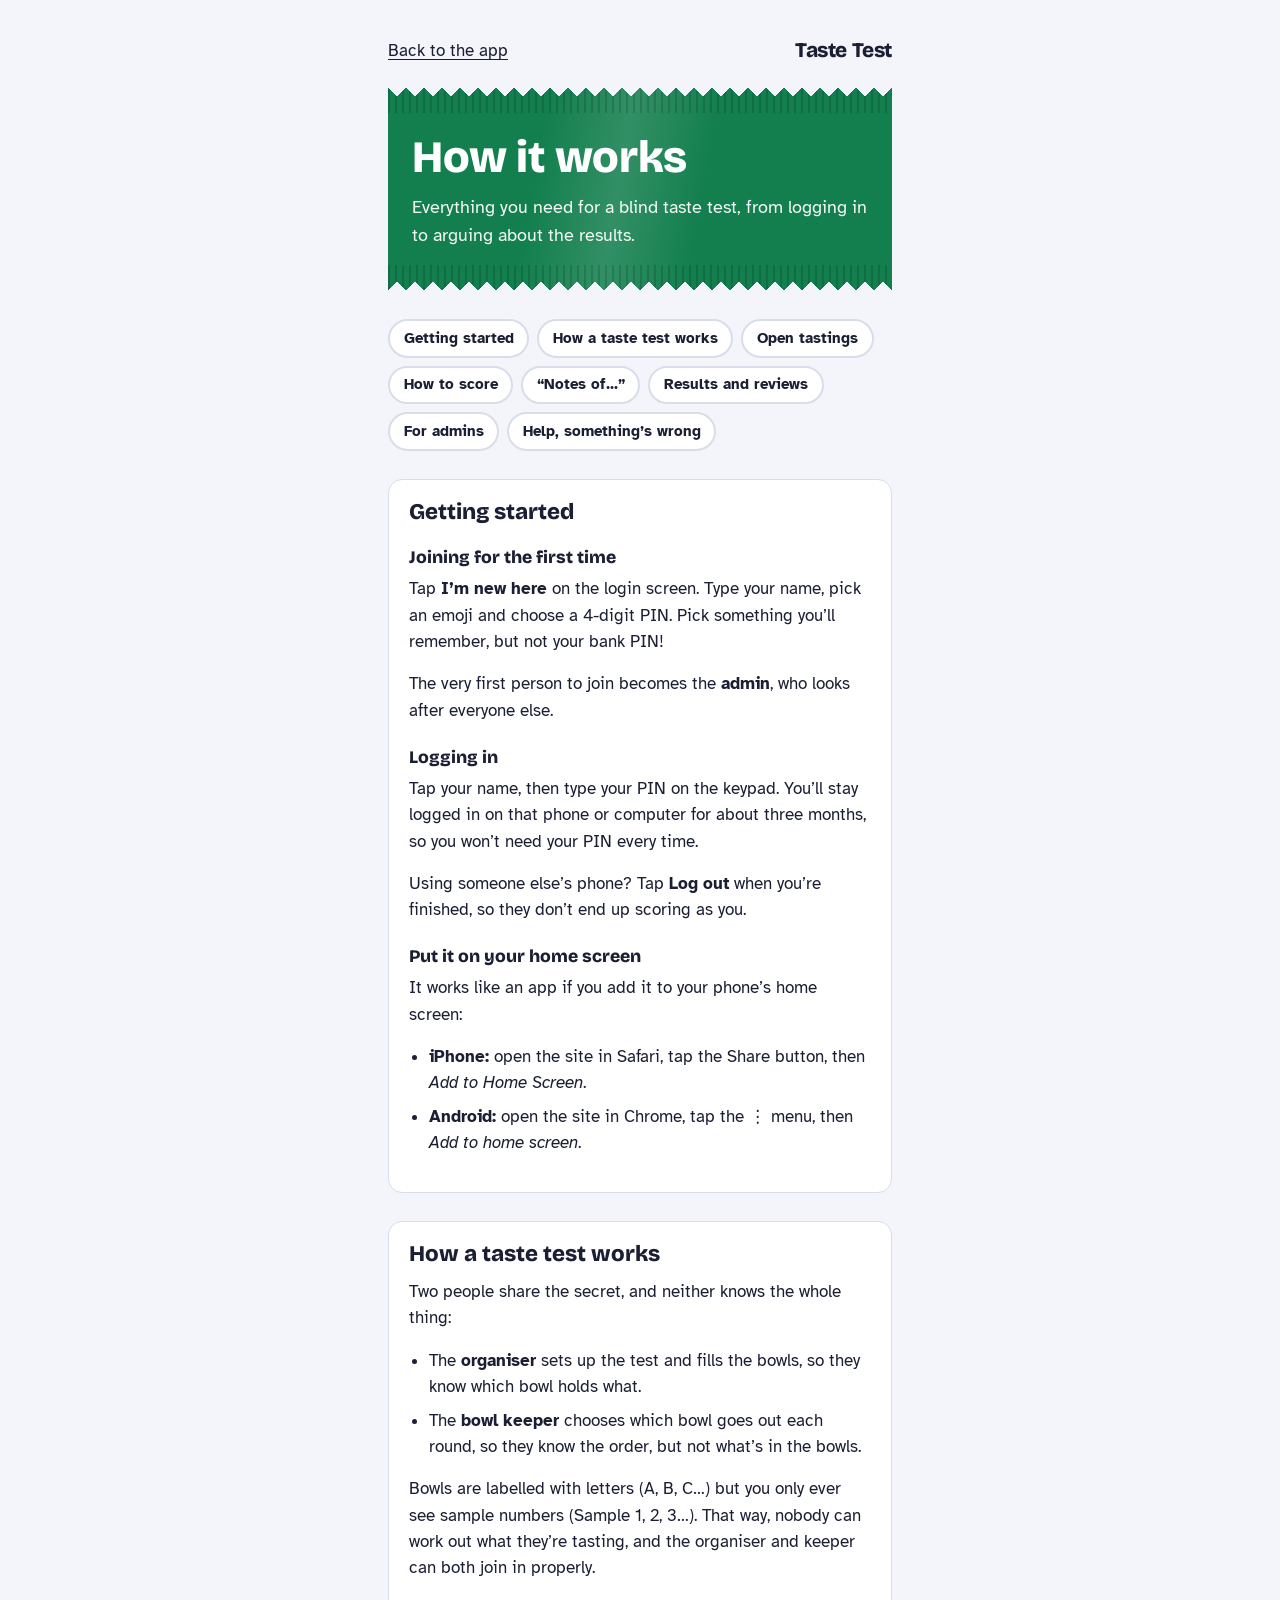
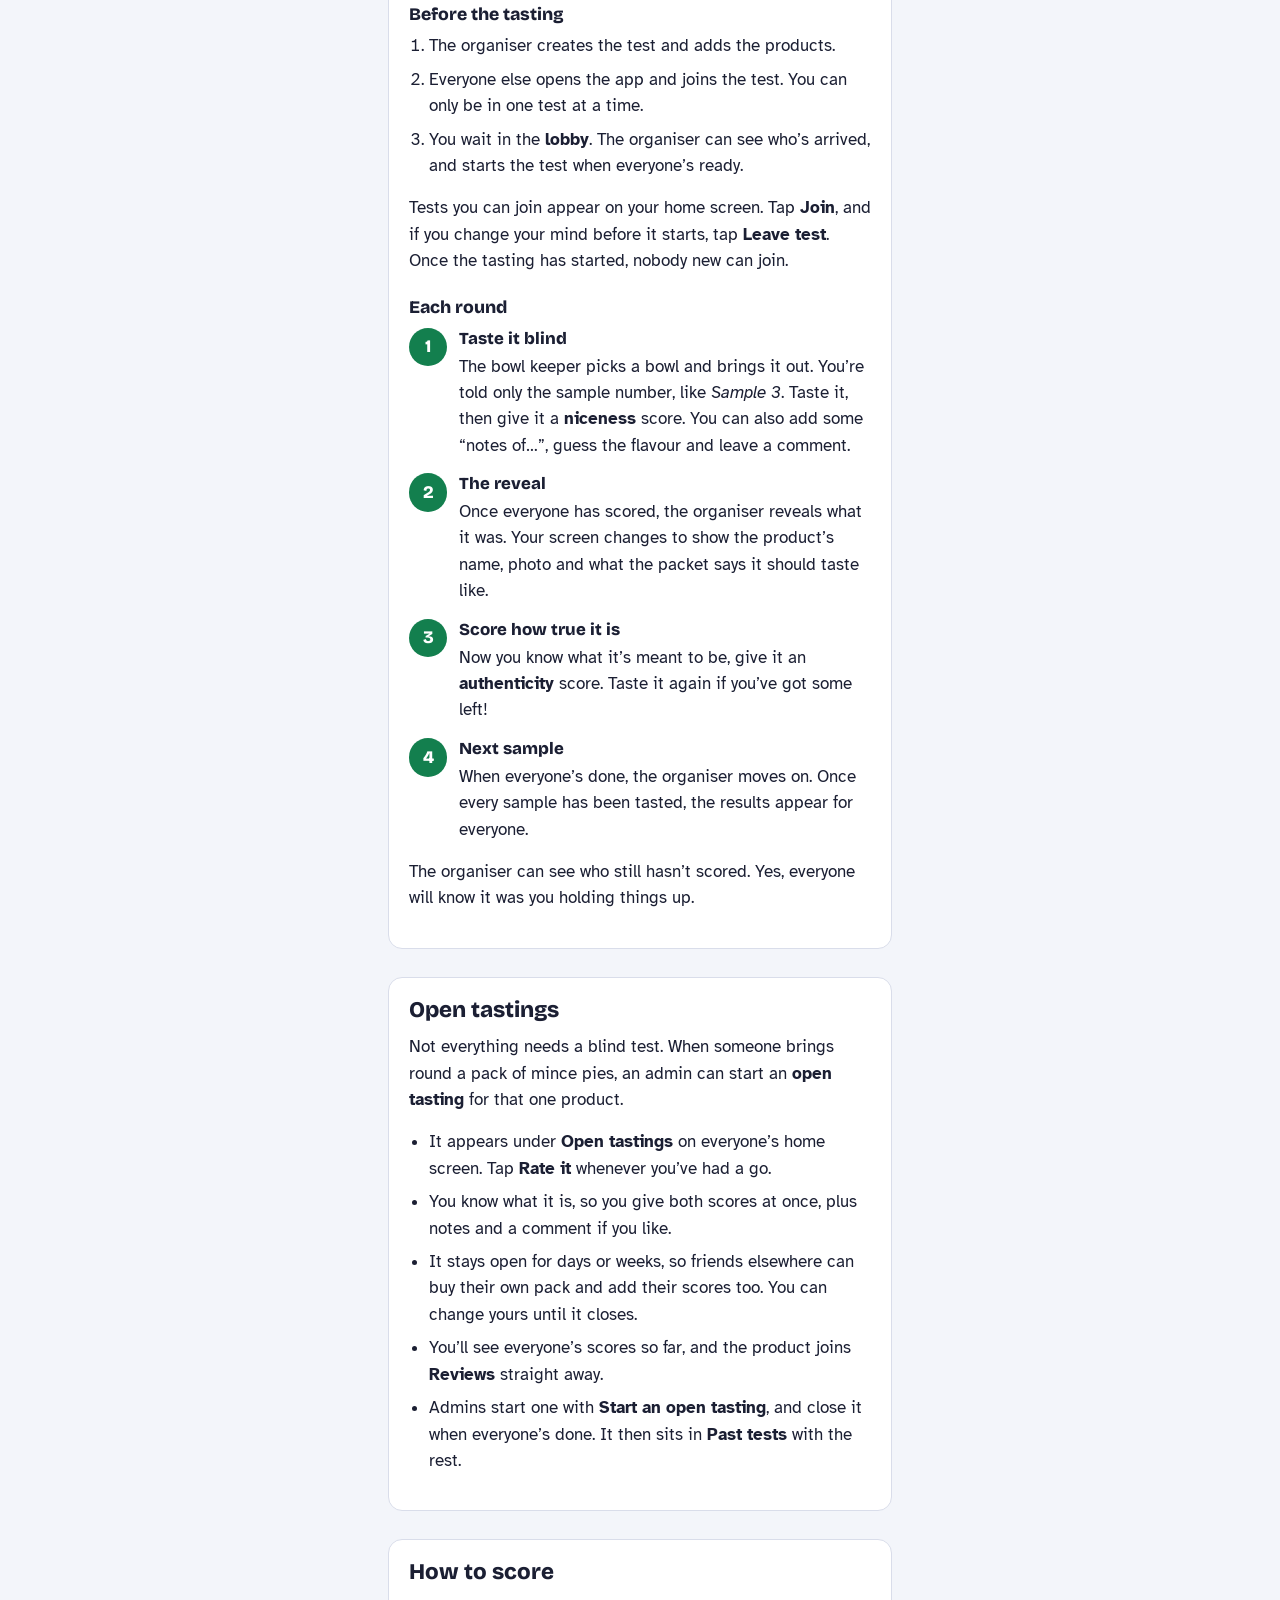
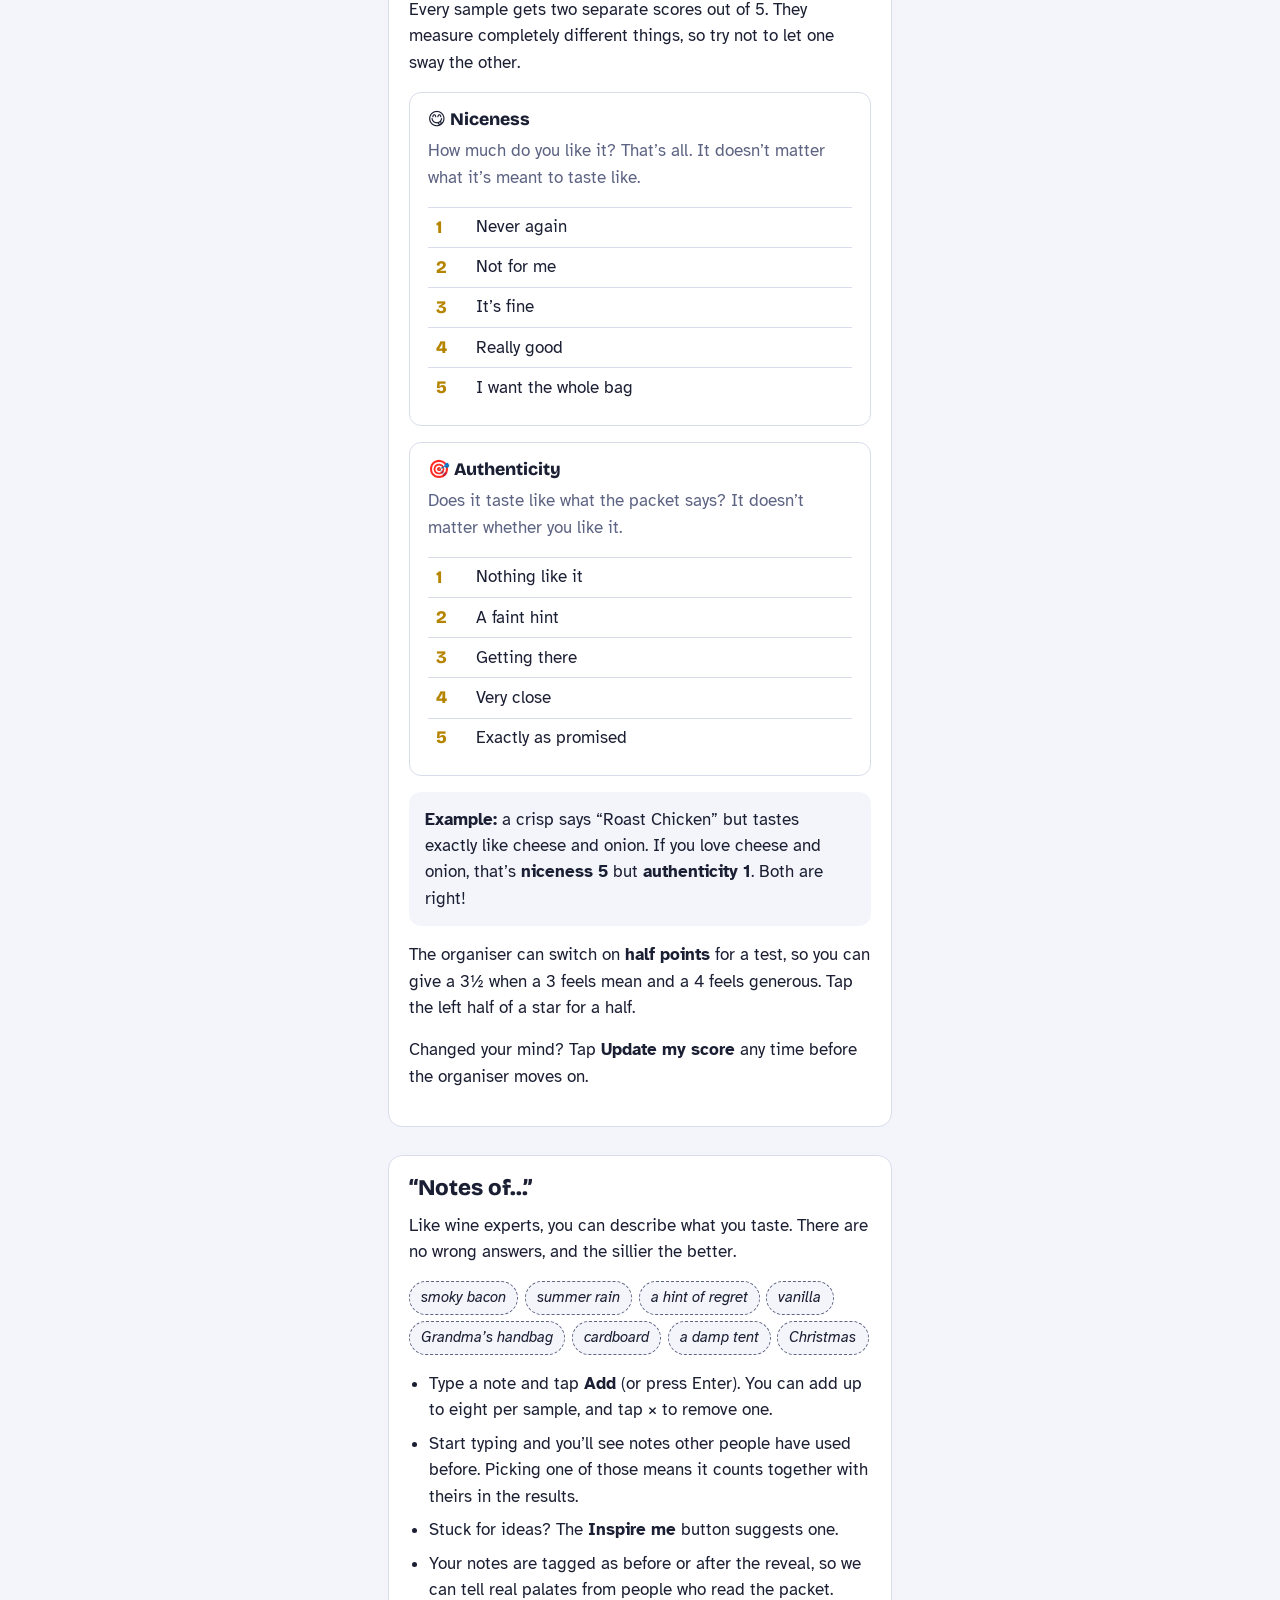
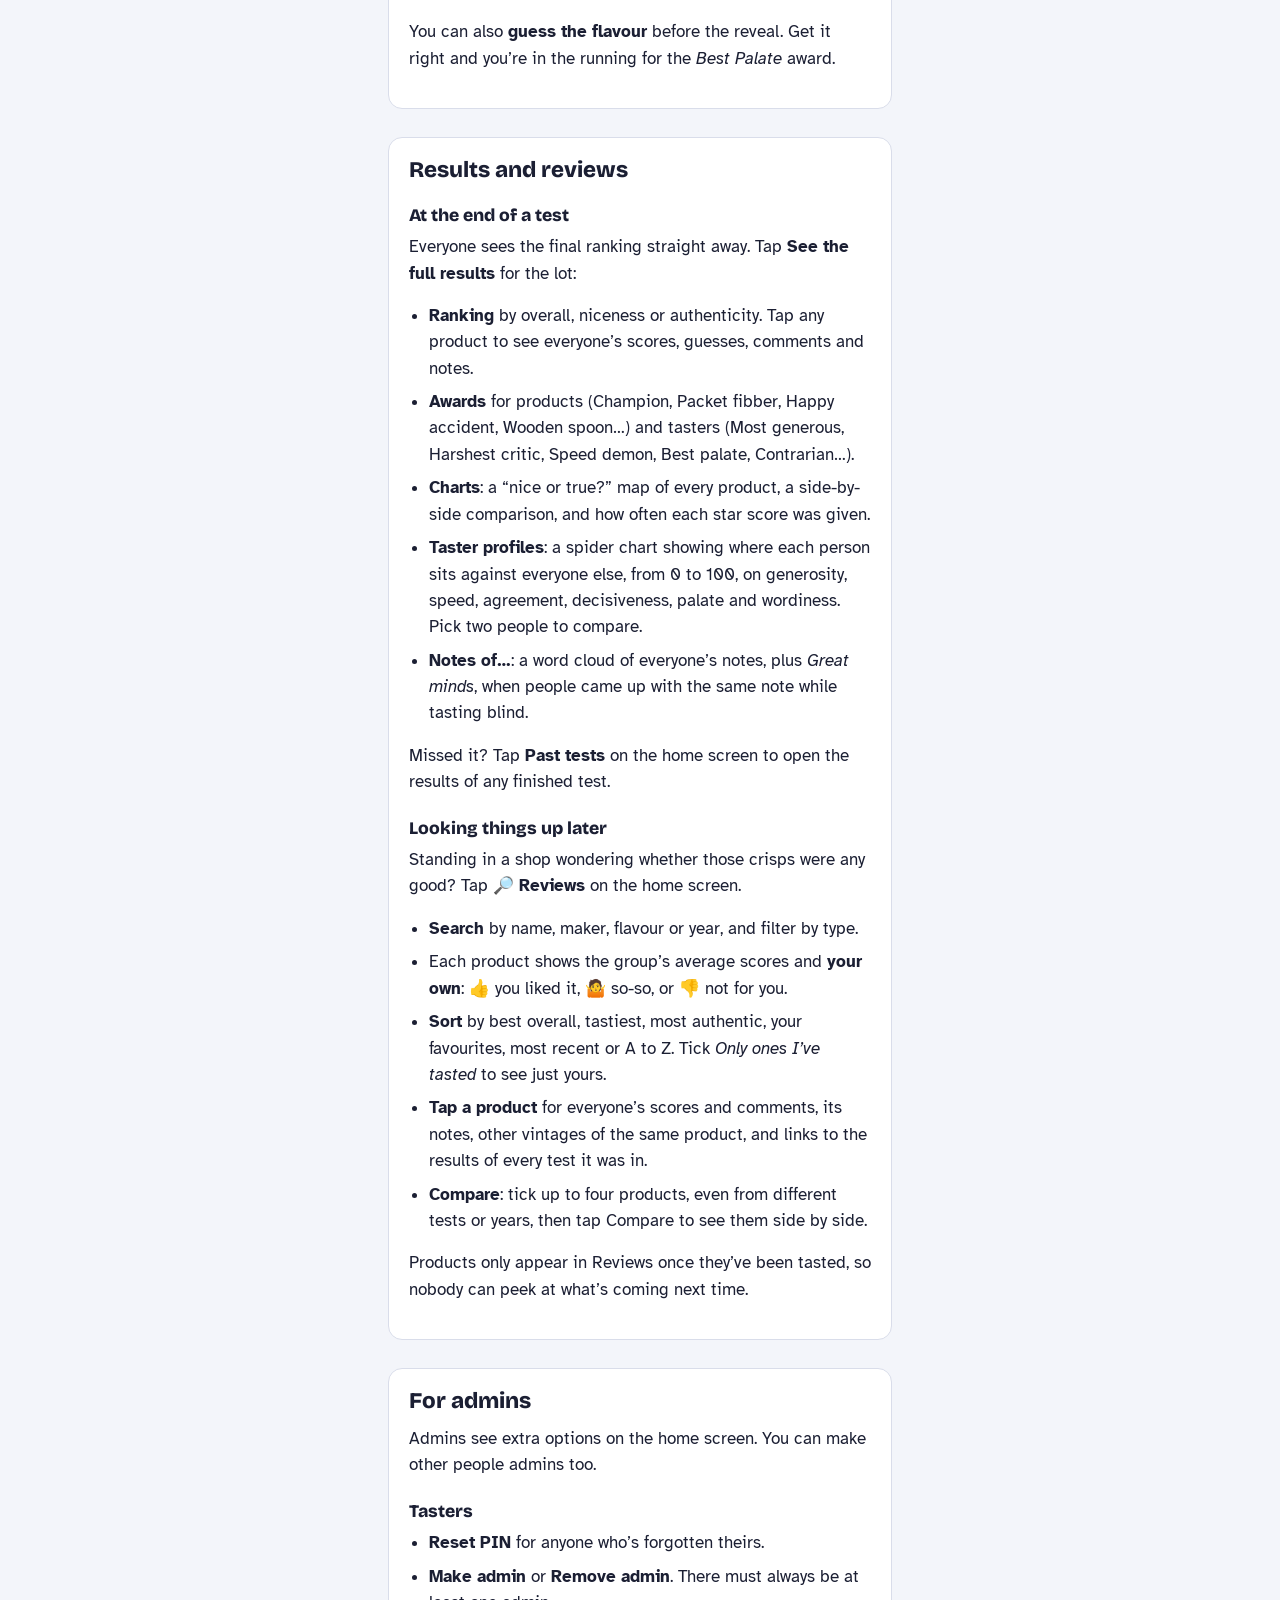
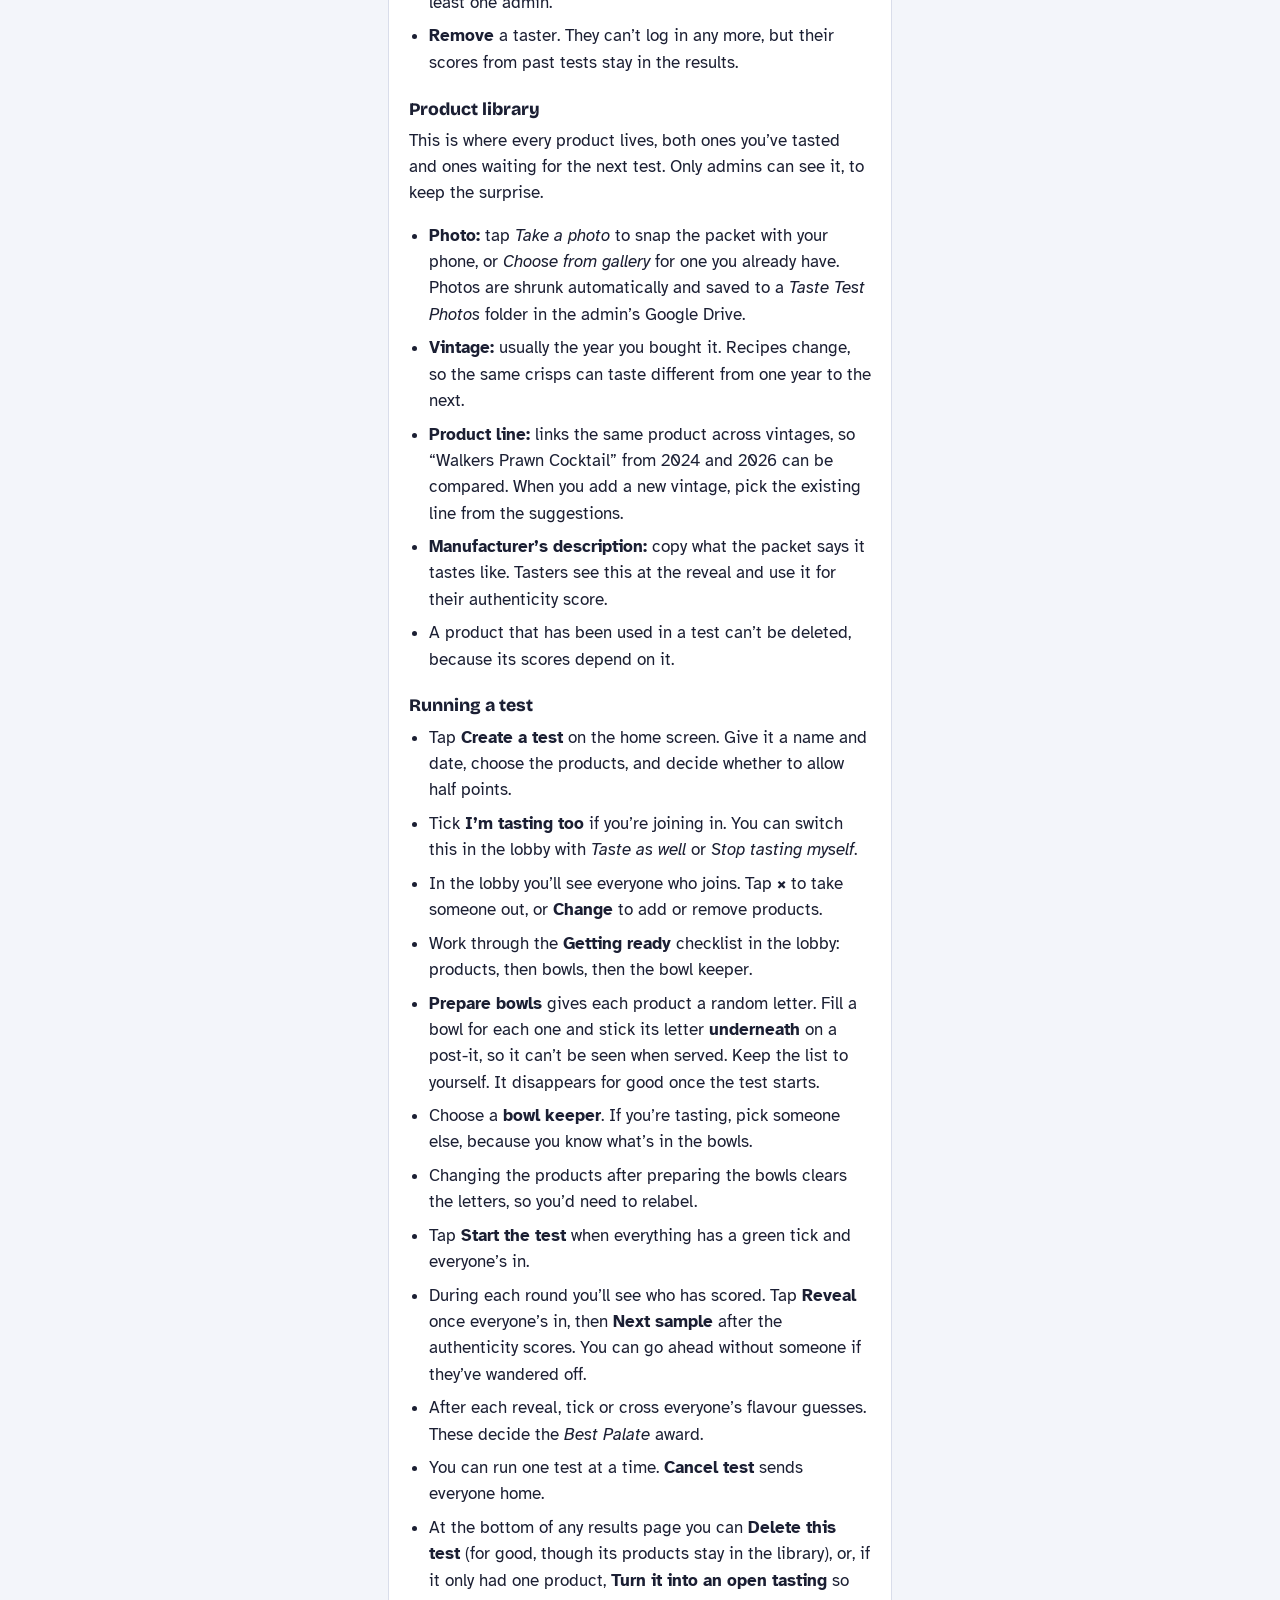
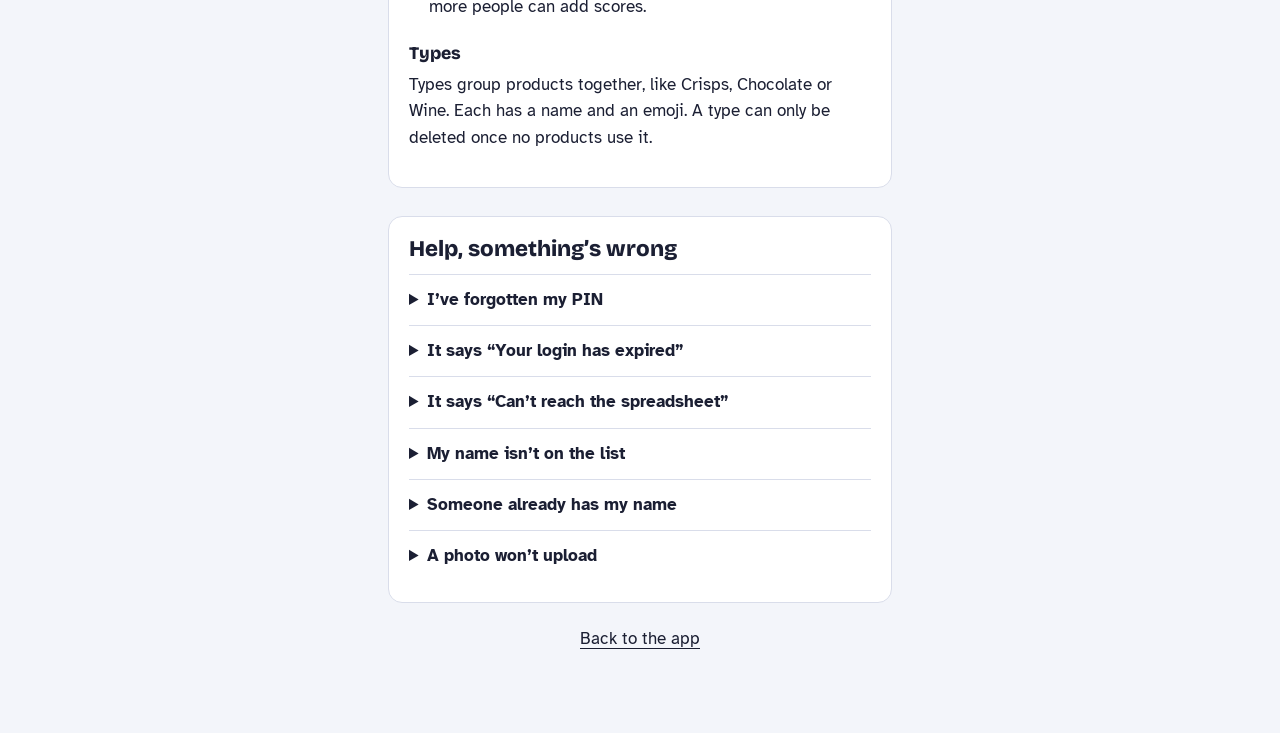
==== commit 9e2529d7: "added open testing" ====
--- a/help.html
+++ b/help.html
@@ -232,6 +232,7 @@
       <li>During each round you’ll see who has scored. Tap <strong>Reveal</strong> once everyone’s in, then <strong>Next sample</strong> after the authenticity scores. You can go ahead without someone if they’ve wandered off.</li>
       <li>After each reveal, tick or cross everyone’s flavour guesses. These decide the <em>Best Palate</em> award.</li>
       <li>You can run one test at a time. <strong>Cancel test</strong> sends everyone home.</li>
+      <li>At the bottom of any results page you can <strong>Delete this test</strong> (for good, though its products stay in the library), or, if it only had one product, <strong>Turn it into an open tasting</strong> so more people can add scores.</li>
     </ul>
 
     <h3>Types</h3>
--- a/css/style.css
+++ b/css/style.css
@@ -1033,3 +1033,26 @@
 .compare-table thead th { min-width: 4.8rem; }
 .compare-table th, .compare-table td { padding: .45rem .3rem; }
 dialog .chart-box { max-width: 100%; overflow: hidden; }
+
+/* ─── Open tastings ─── */
+.home-sub { margin-top: 1.25rem; }
+.test-card--open { gap: .8rem; }
+.test-card__pic {
+  flex: none;
+  width: 3.4rem;
+  height: 3.4rem;
+  border-radius: 10px;
+  overflow: hidden;
+  background: rgba(255, 255, 255, .9);
+  display: grid;
+  place-items: center;
+  font-size: 1.6rem;
+}
+.test-card__pic img { width: 100%; height: 100%; object-fit: contain; }
+.test-card--open .test-card__info { flex: 1; }
+.badge--open { background: var(--green); }
+#screen-open .panel { margin-bottom: 1.25rem; }
+#screen-open .org-sub { margin-top: 1.25rem; }
+#screen-open .stars { margin-top: .5rem; }
+.btn--danger { color: var(--red); }
+#res-admin .btn { margin-bottom: 1rem; }
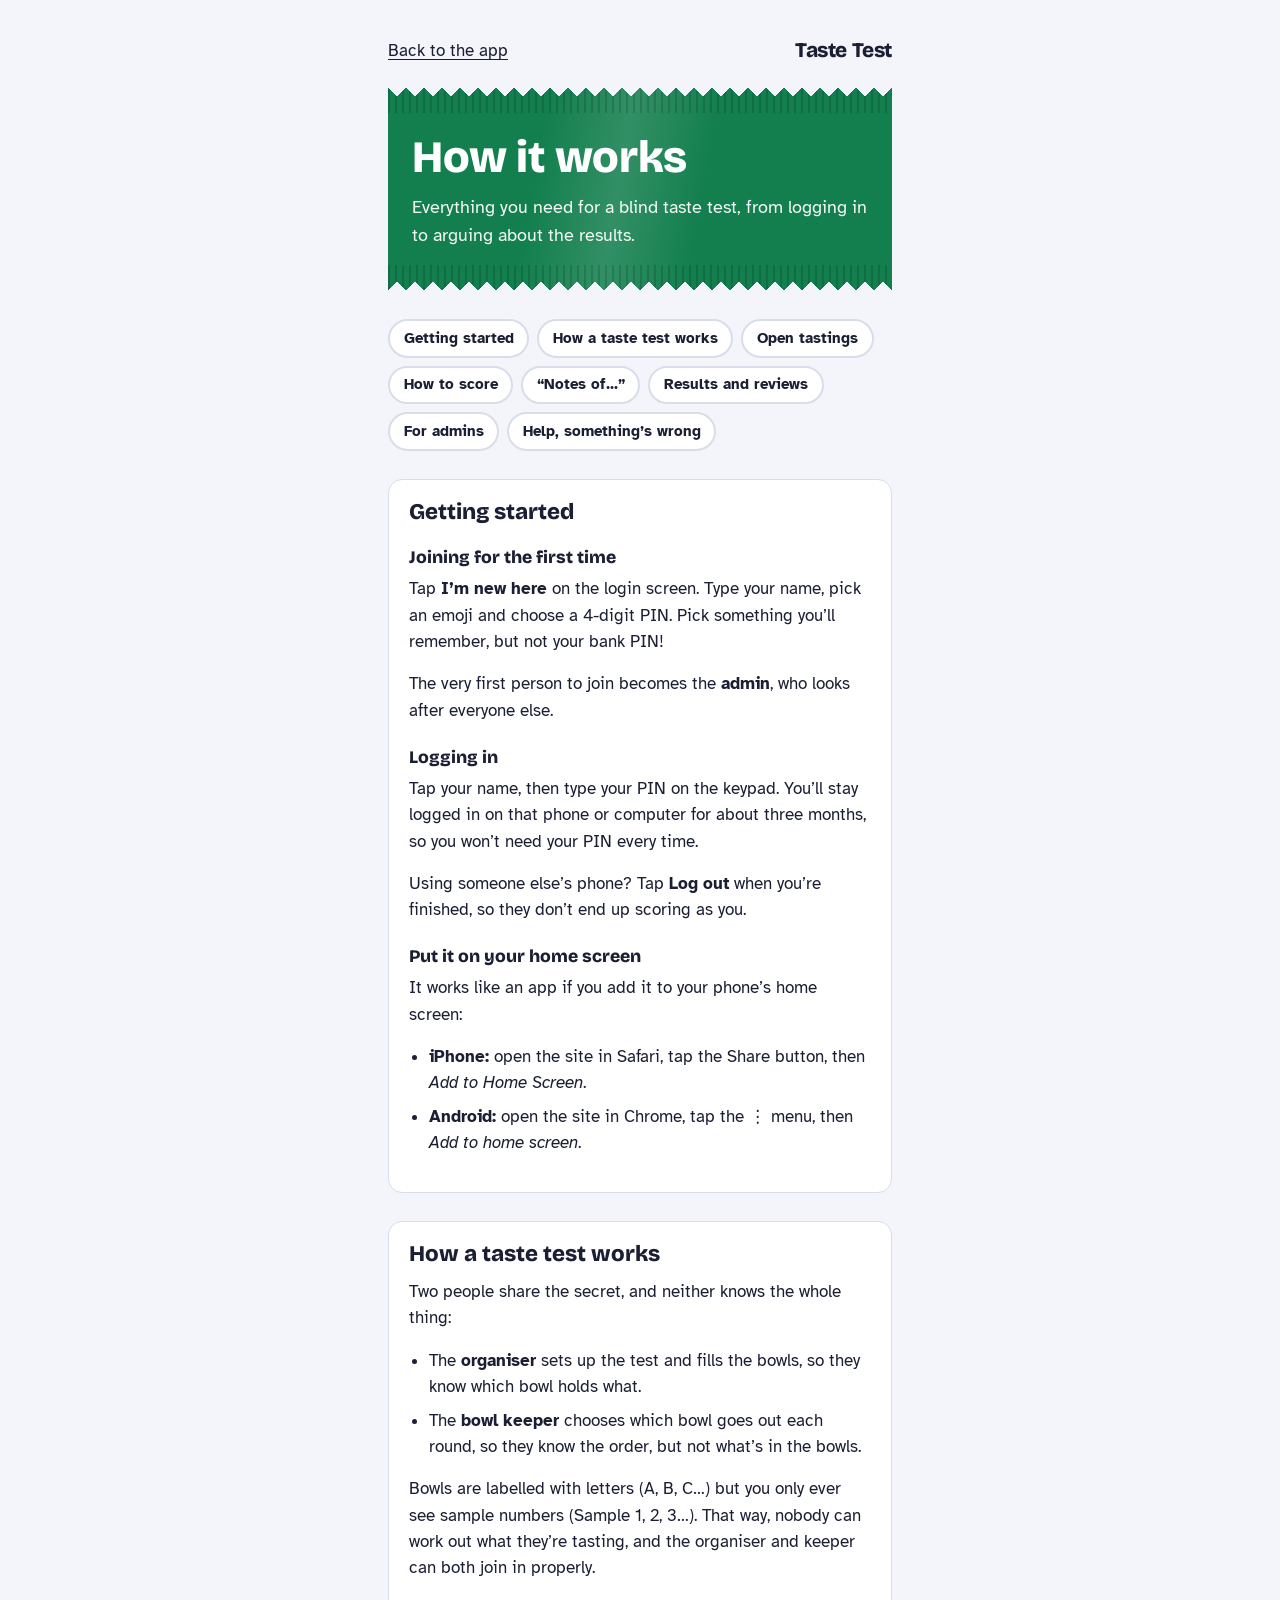
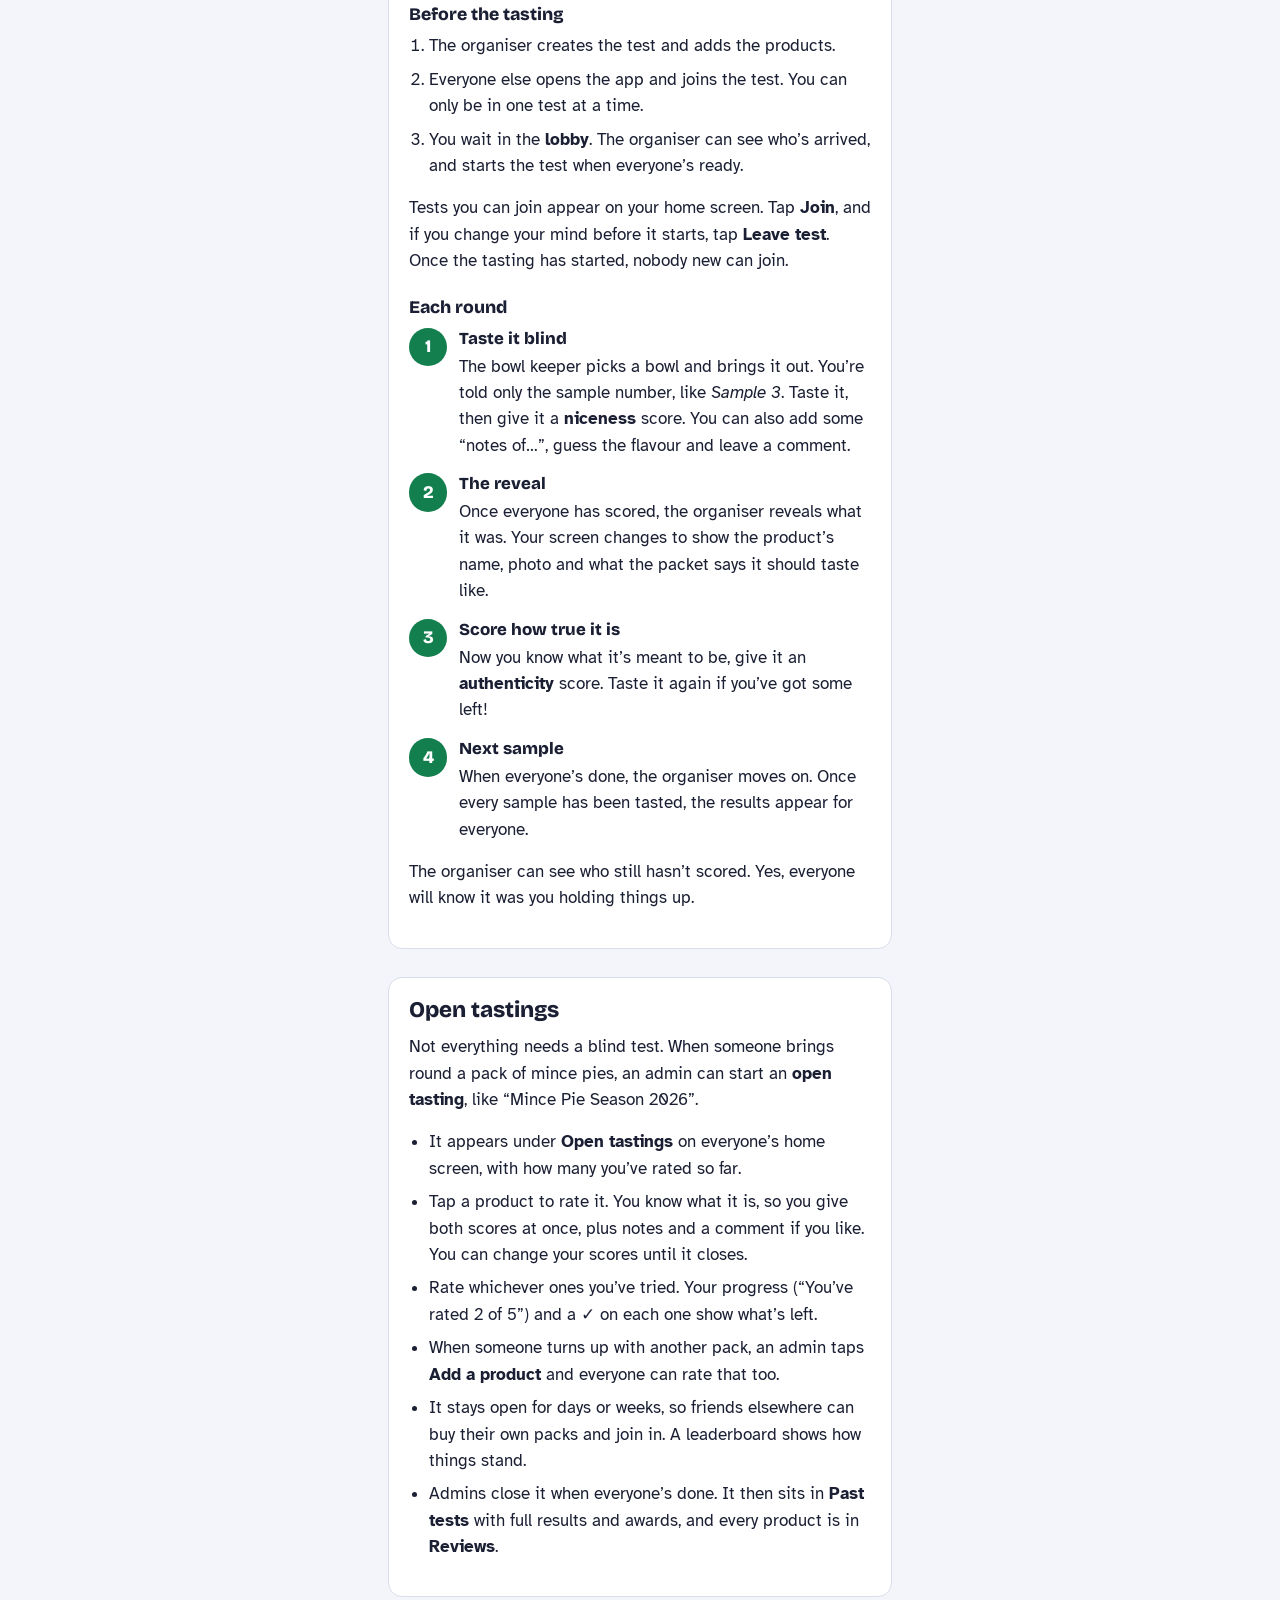
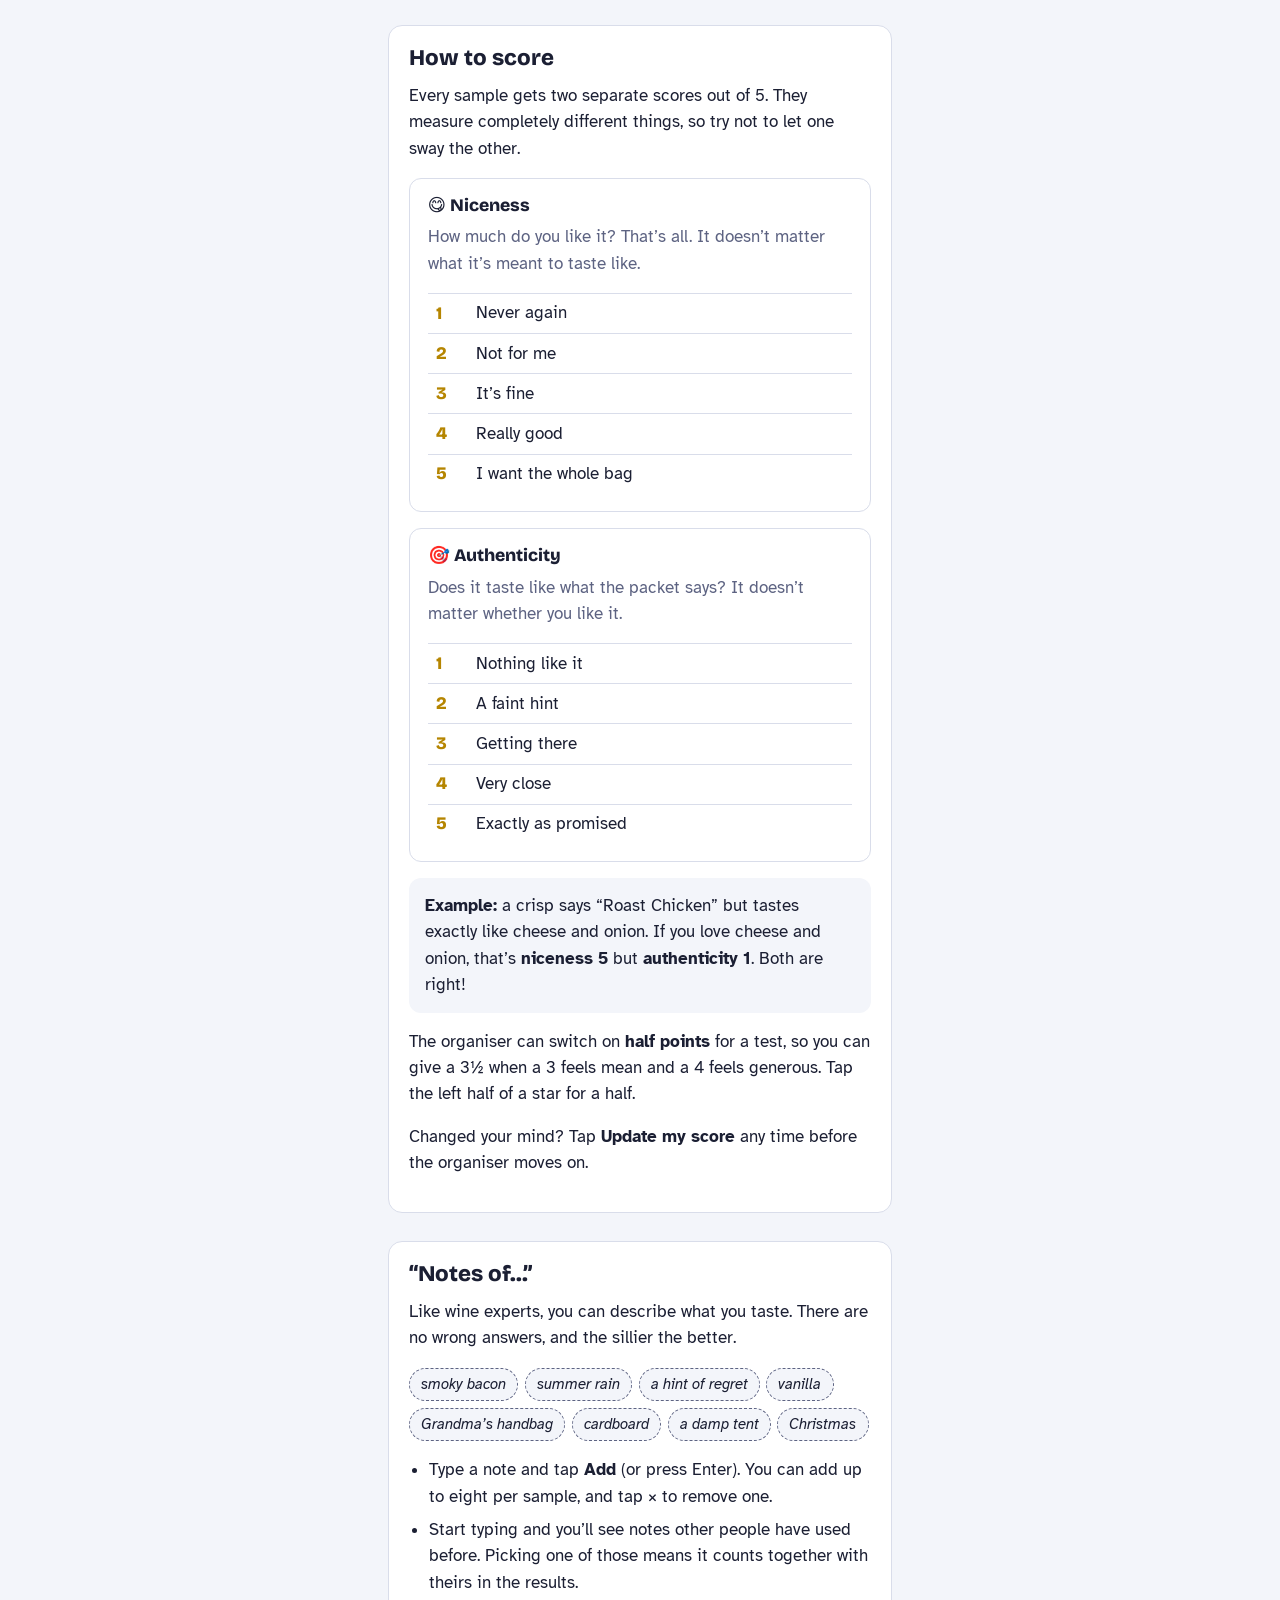
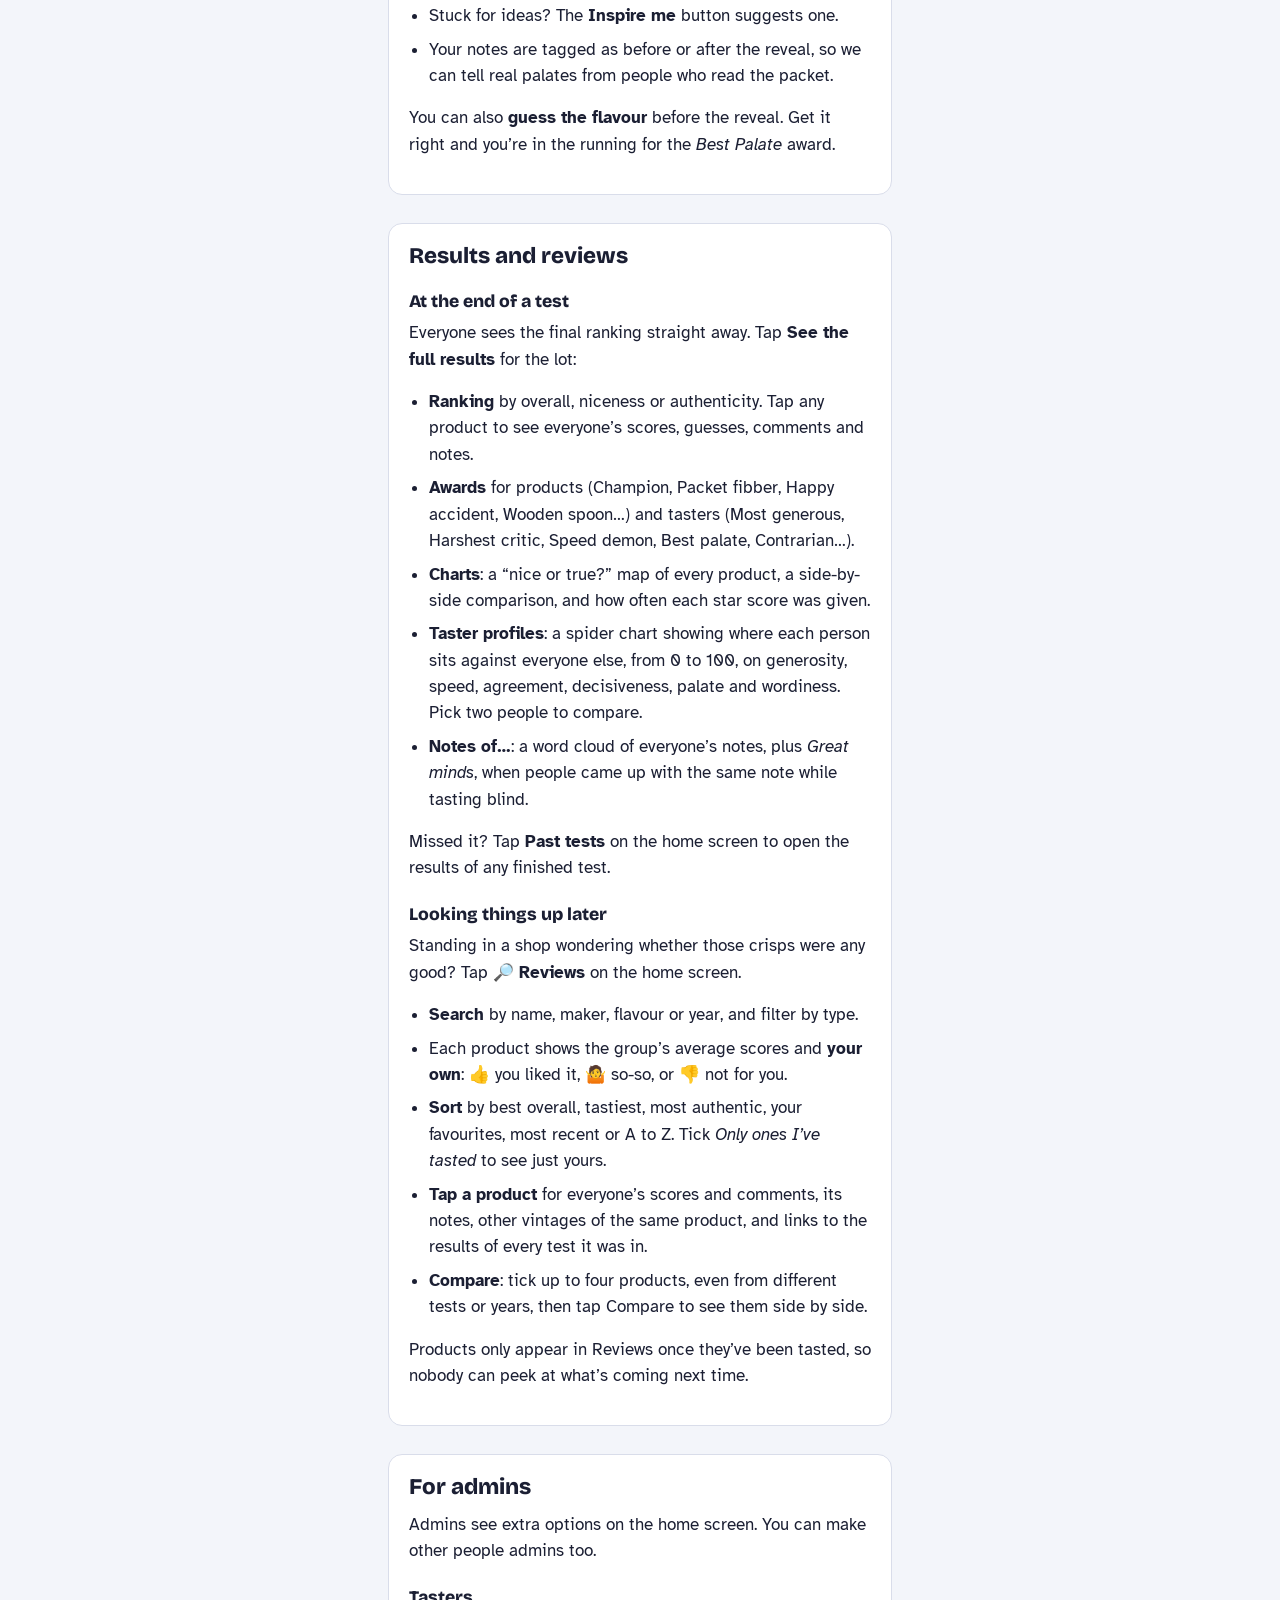
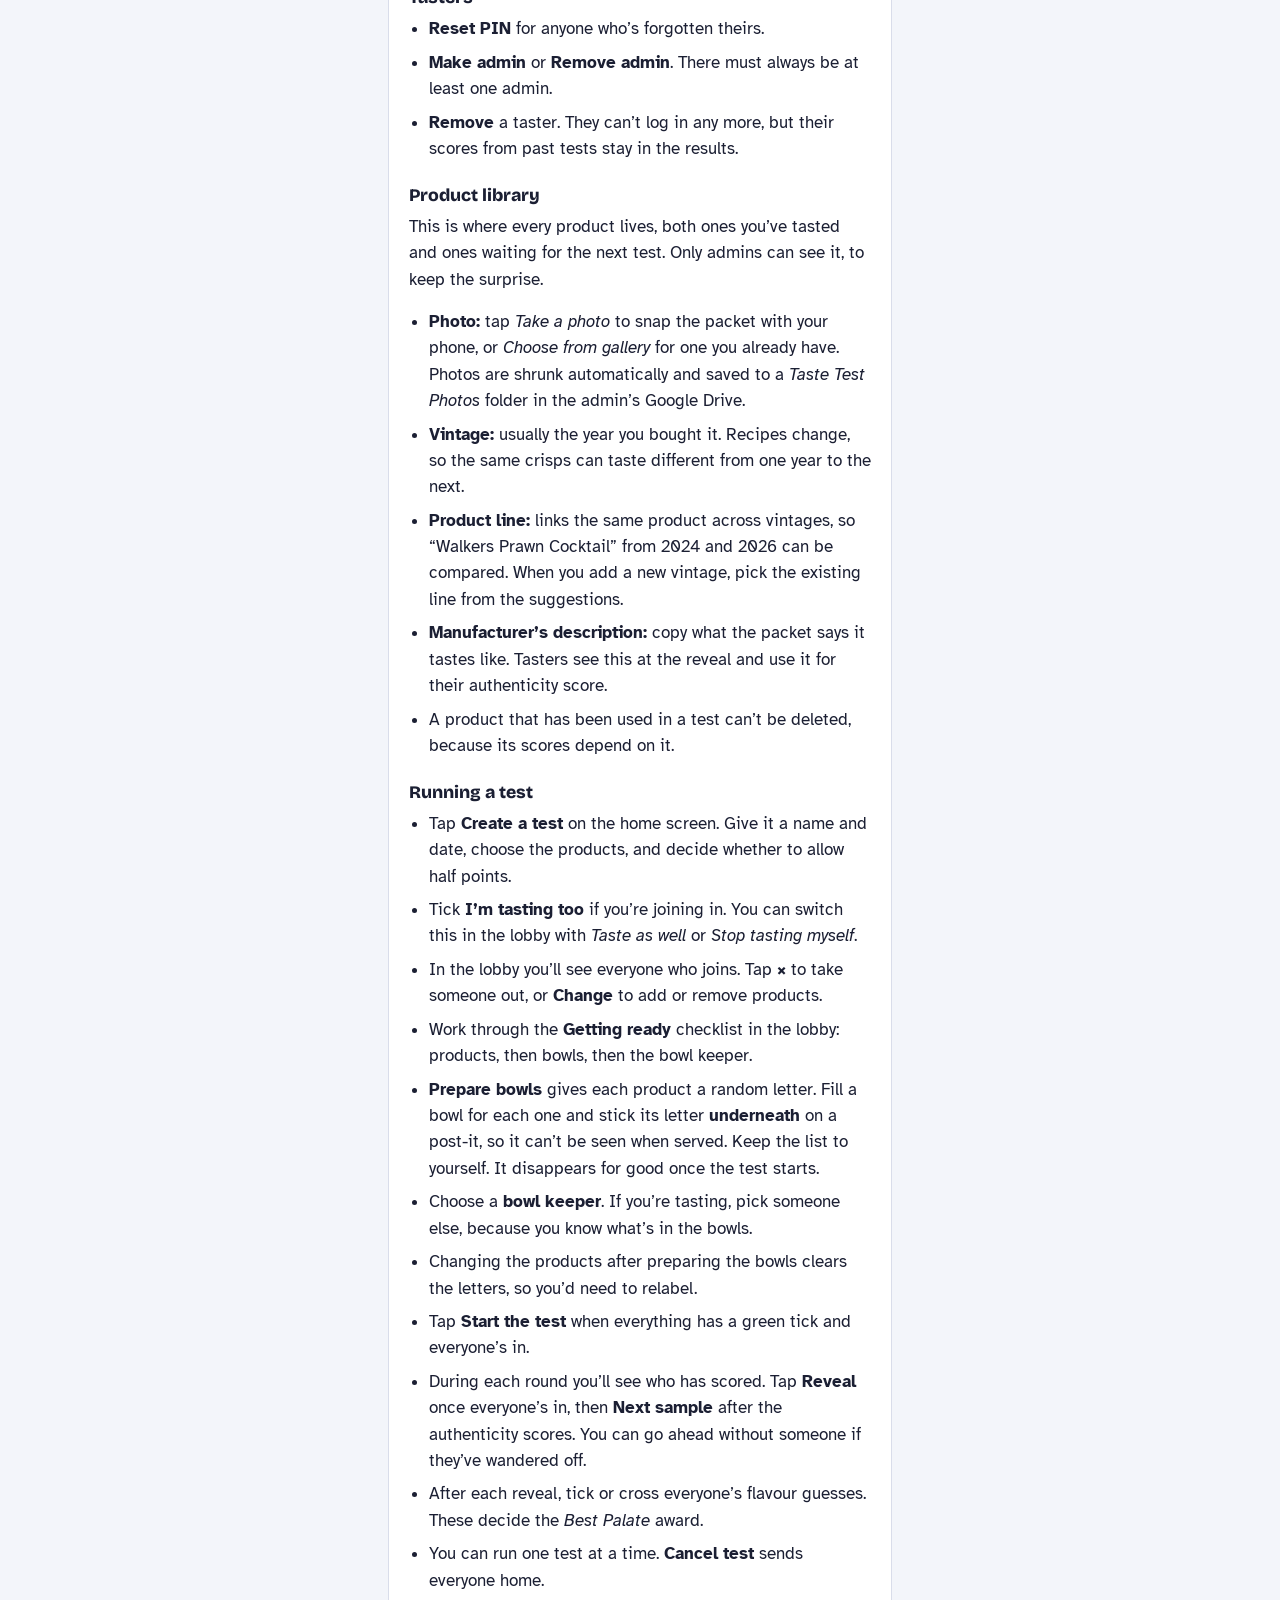
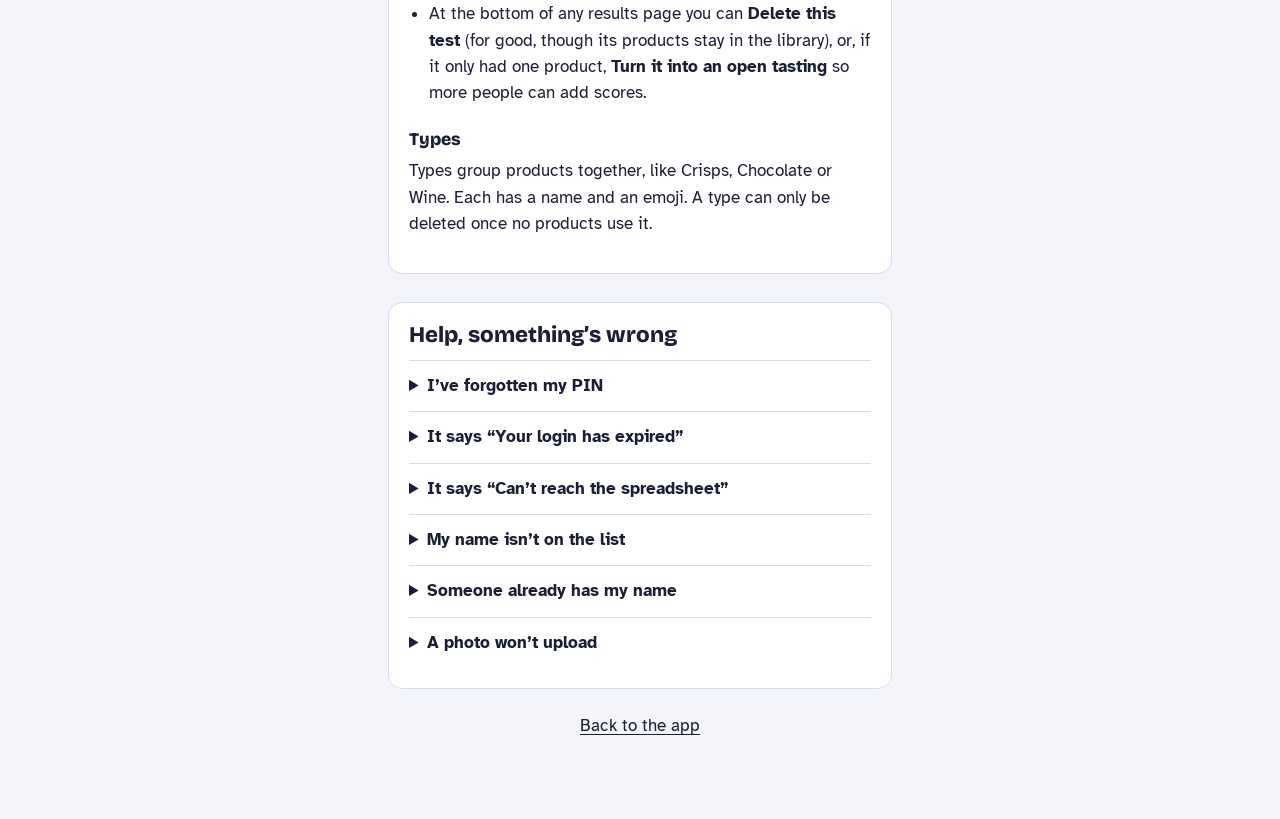
==== commit bdd38291: "add ability to add products to an open test at later dates" ====
--- a/help.html
+++ b/help.html
@@ -109,13 +109,14 @@
   <!-- ─────────────────────────────────────────── -->
   <section class="panel help-section" id="open">
     <h2>Open tastings</h2>
-    <p>Not everything needs a blind test. When someone brings round a pack of mince pies, an admin can start an <strong>open tasting</strong> for that one product.</p>
-    <ul>
-      <li>It appears under <strong>Open tastings</strong> on everyone’s home screen. Tap <strong>Rate it</strong> whenever you’ve had a go.</li>
-      <li>You know what it is, so you give both scores at once, plus notes and a comment if you like.</li>
-      <li>It stays open for days or weeks, so friends elsewhere can buy their own pack and add their scores too. You can change yours until it closes.</li>
-      <li>You’ll see everyone’s scores so far, and the product joins <strong>Reviews</strong> straight away.</li>
-      <li>Admins start one with <strong>Start an open tasting</strong>, and close it when everyone’s done. It then sits in <strong>Past tests</strong> with the rest.</li>
+    <p>Not everything needs a blind test. When someone brings round a pack of mince pies, an admin can start an <strong>open tasting</strong>, like “Mince Pie Season 2026”.</p>
+    <ul>
+      <li>It appears under <strong>Open tastings</strong> on everyone’s home screen, with how many you’ve rated so far.</li>
+      <li>Tap a product to rate it. You know what it is, so you give both scores at once, plus notes and a comment if you like. You can change your scores until it closes.</li>
+      <li>Rate whichever ones you’ve tried. Your progress (“You’ve rated 2 of 5”) and a ✓ on each one show what’s left.</li>
+      <li>When someone turns up with another pack, an admin taps <strong>Add a product</strong> and everyone can rate that too.</li>
+      <li>It stays open for days or weeks, so friends elsewhere can buy their own packs and join in. A leaderboard shows how things stand.</li>
+      <li>Admins close it when everyone’s done. It then sits in <strong>Past tests</strong> with full results and awards, and every product is in <strong>Reviews</strong>.</li>
     </ul>
   </section>
 
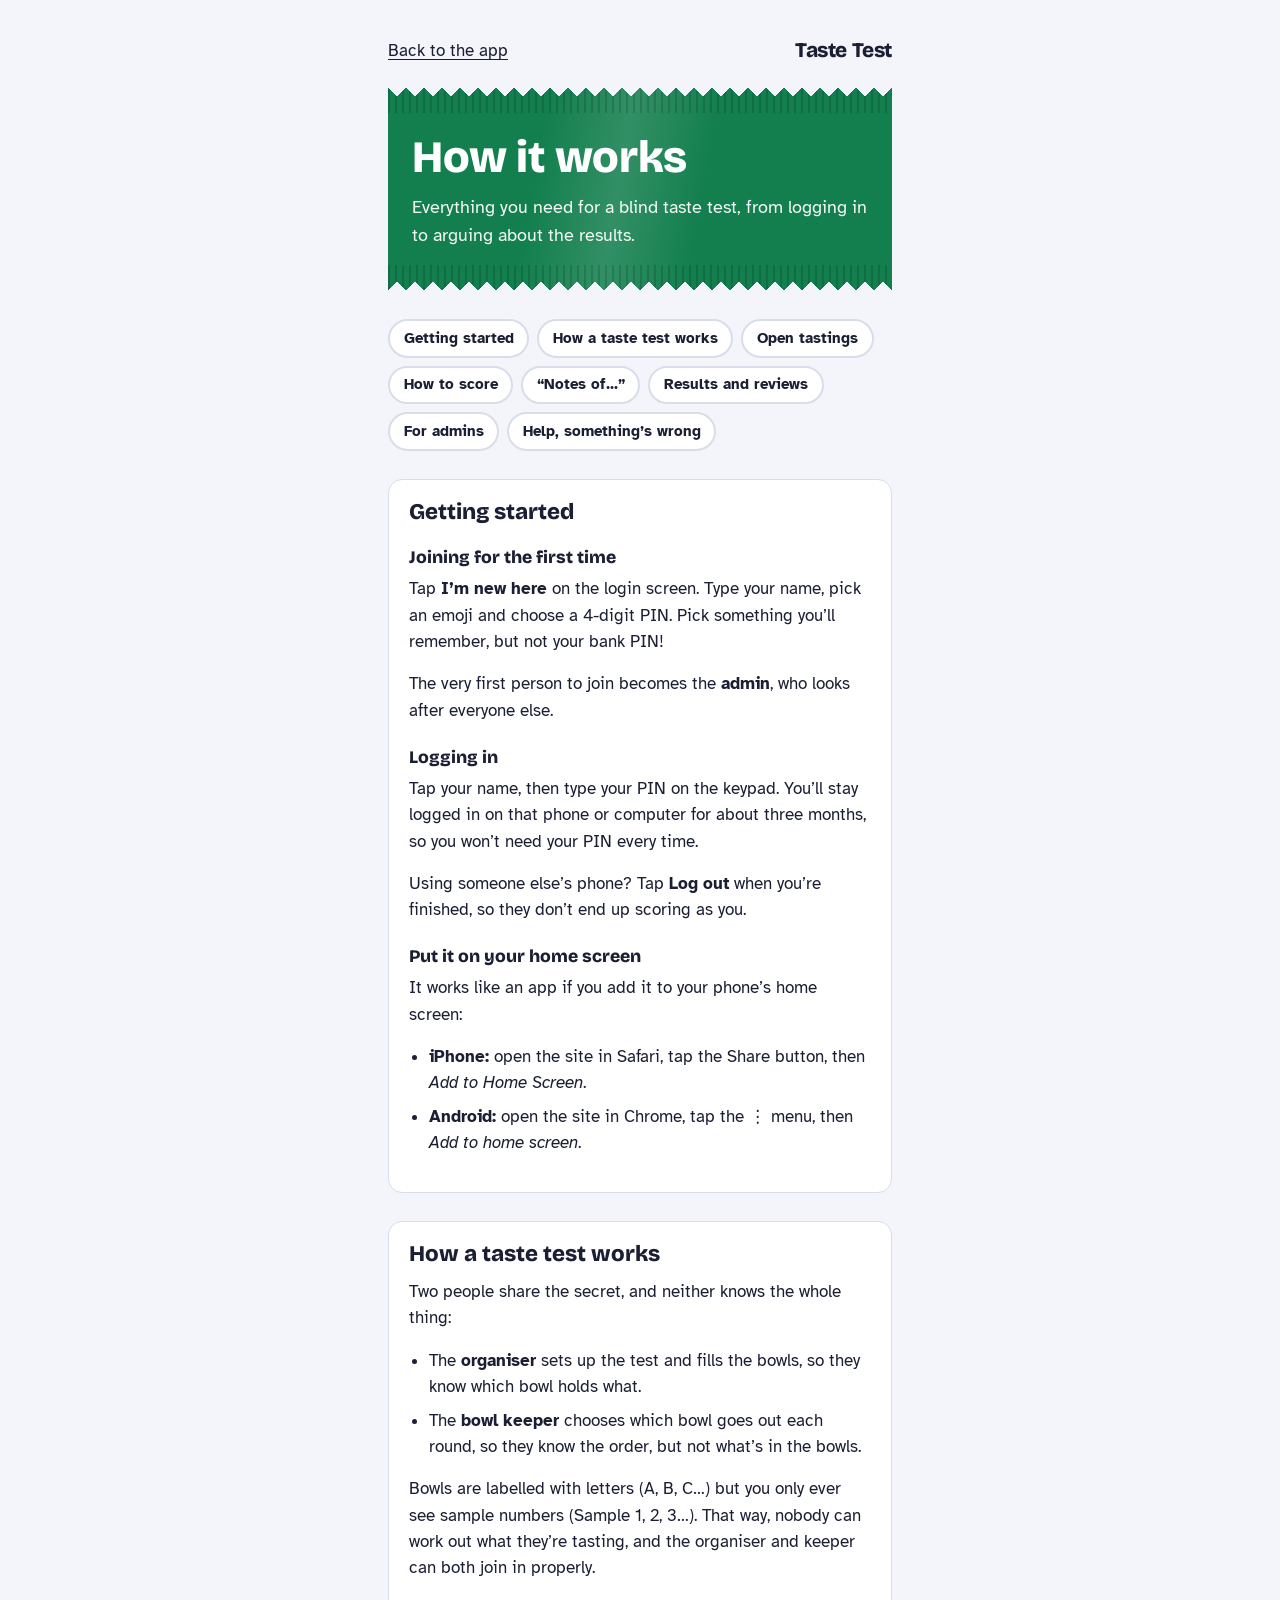
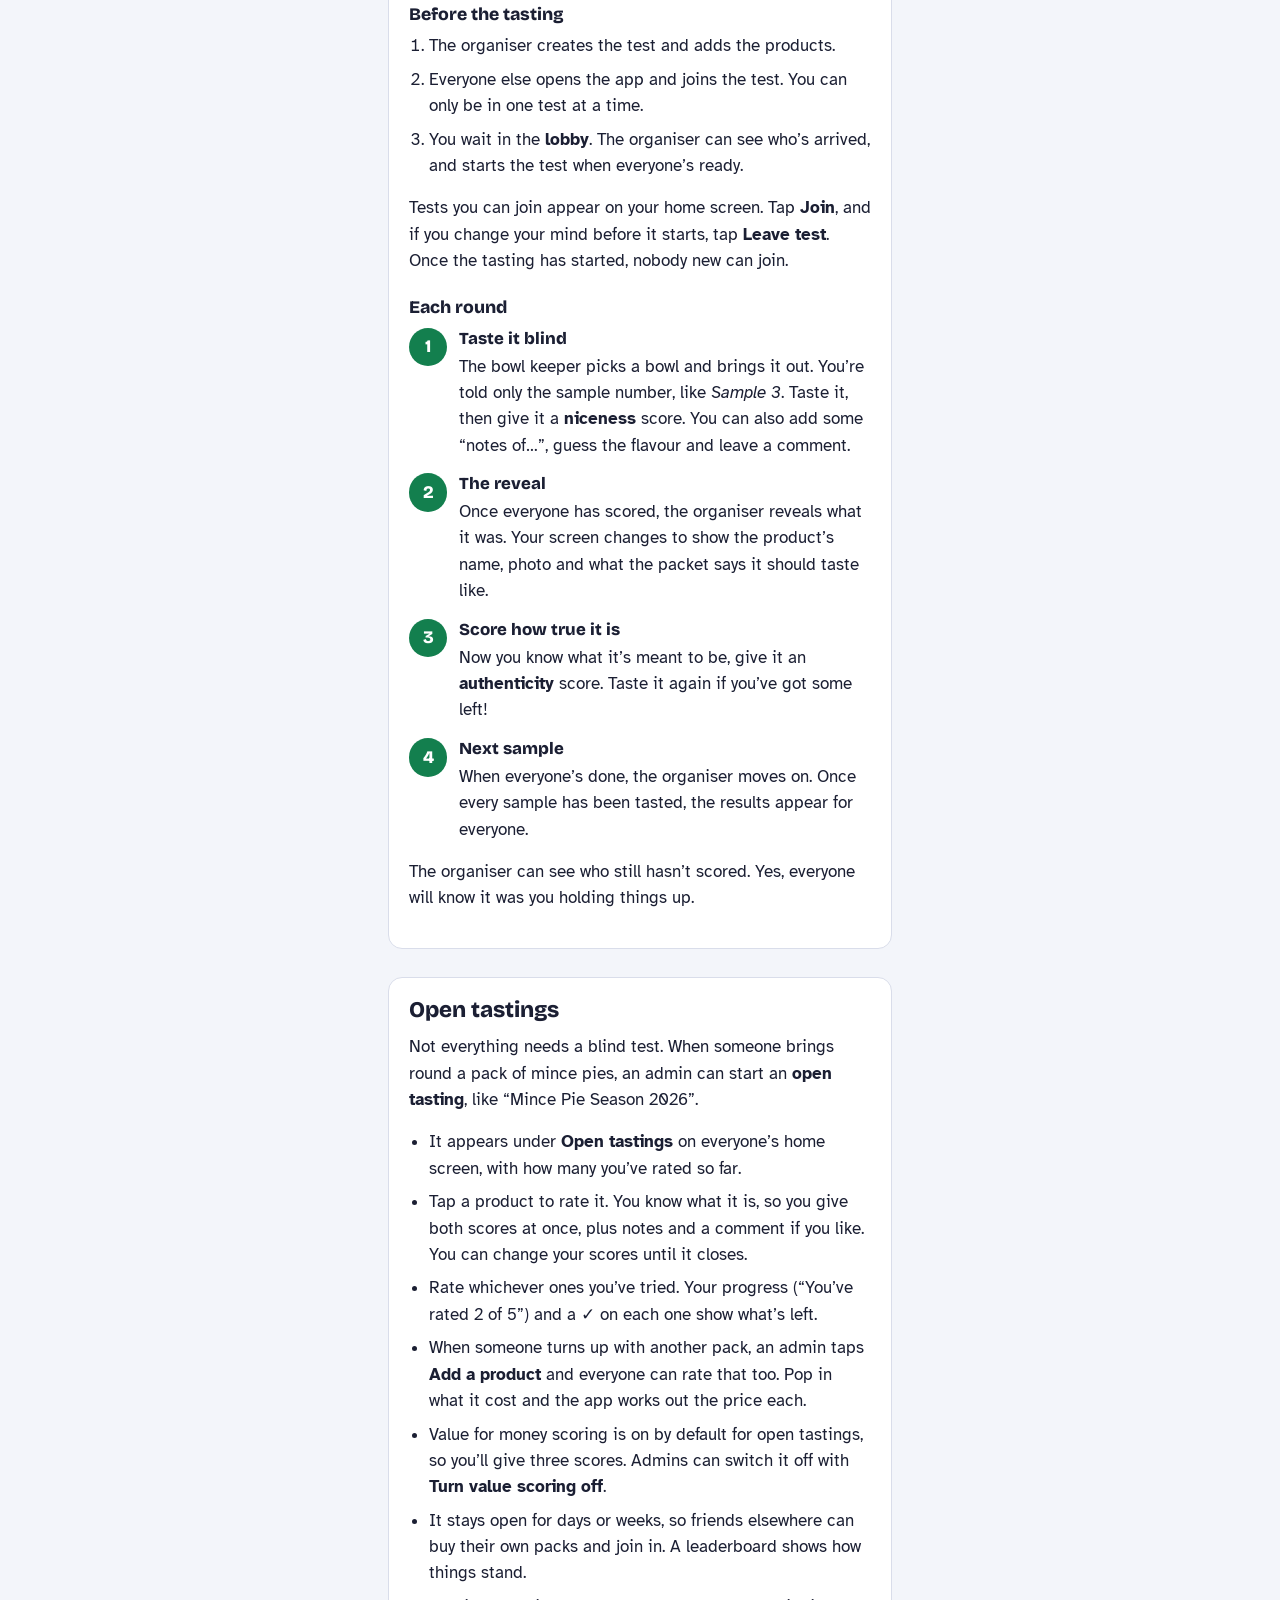
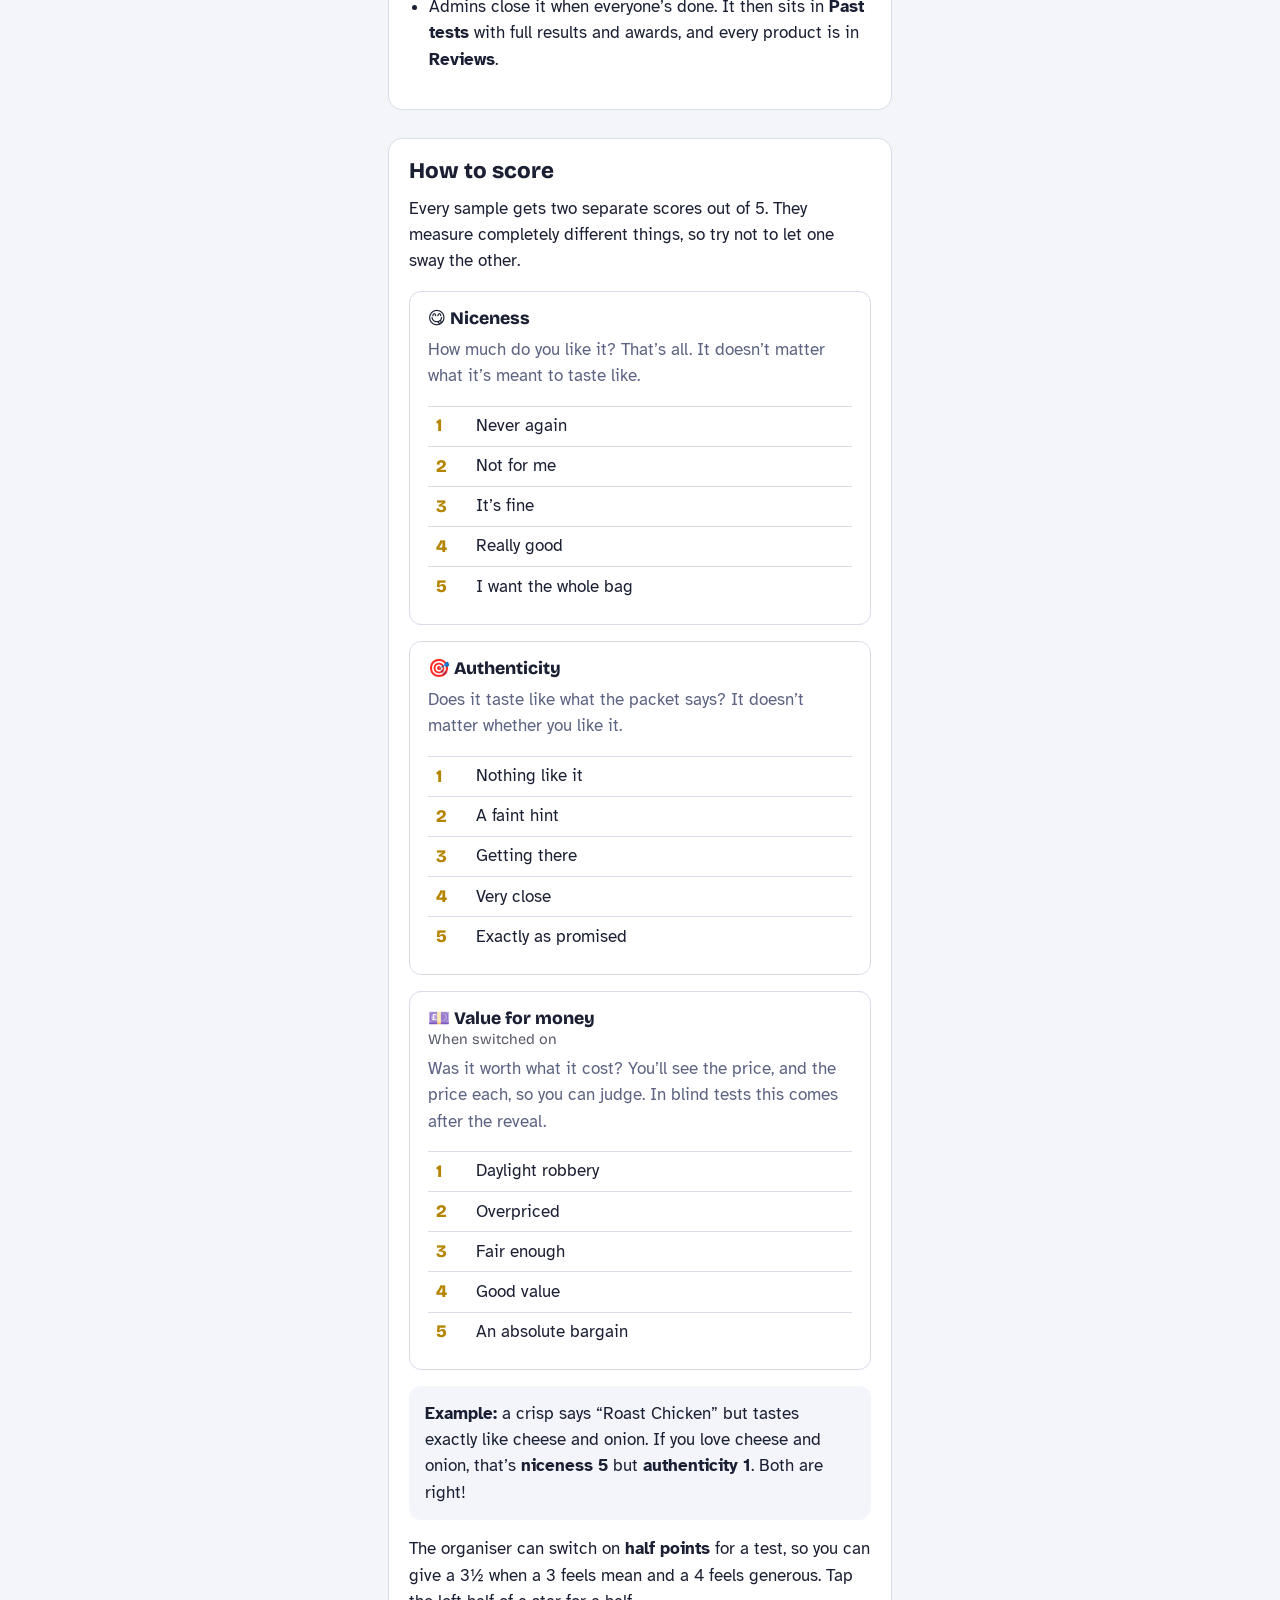
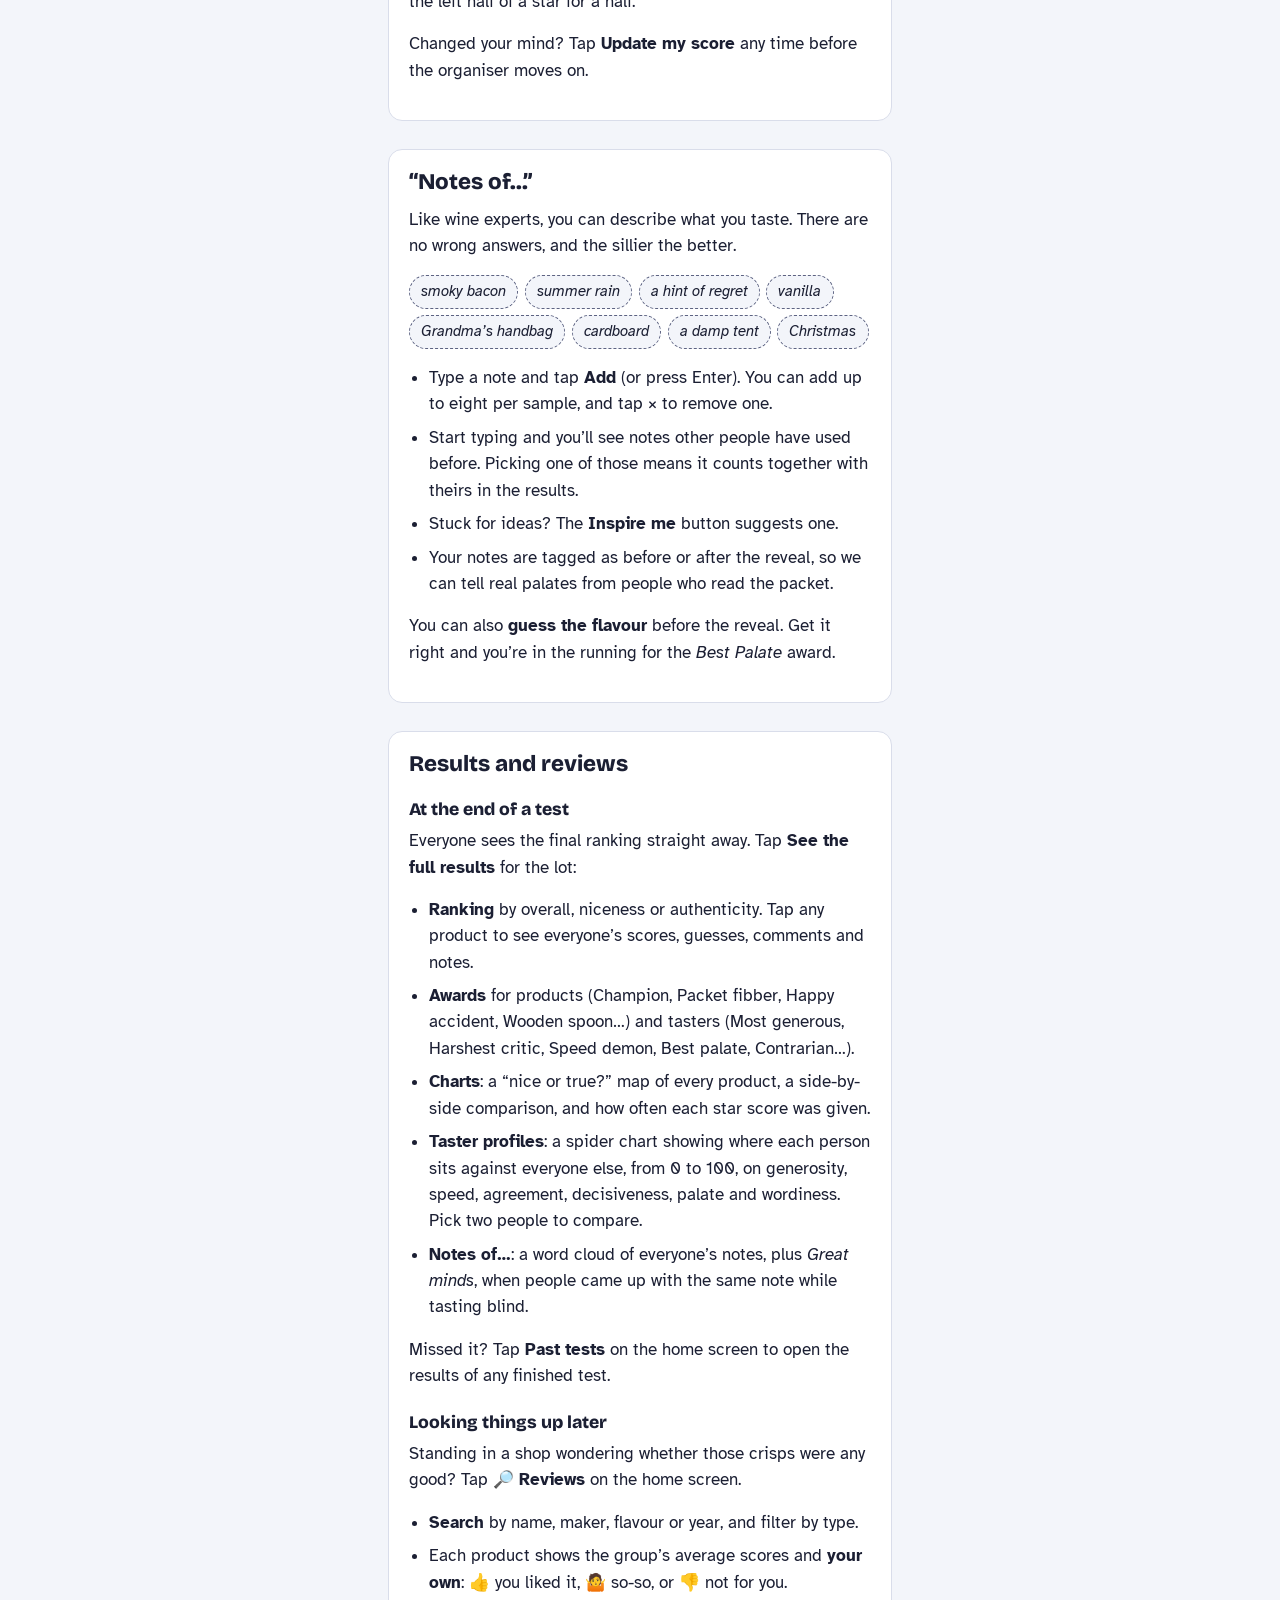
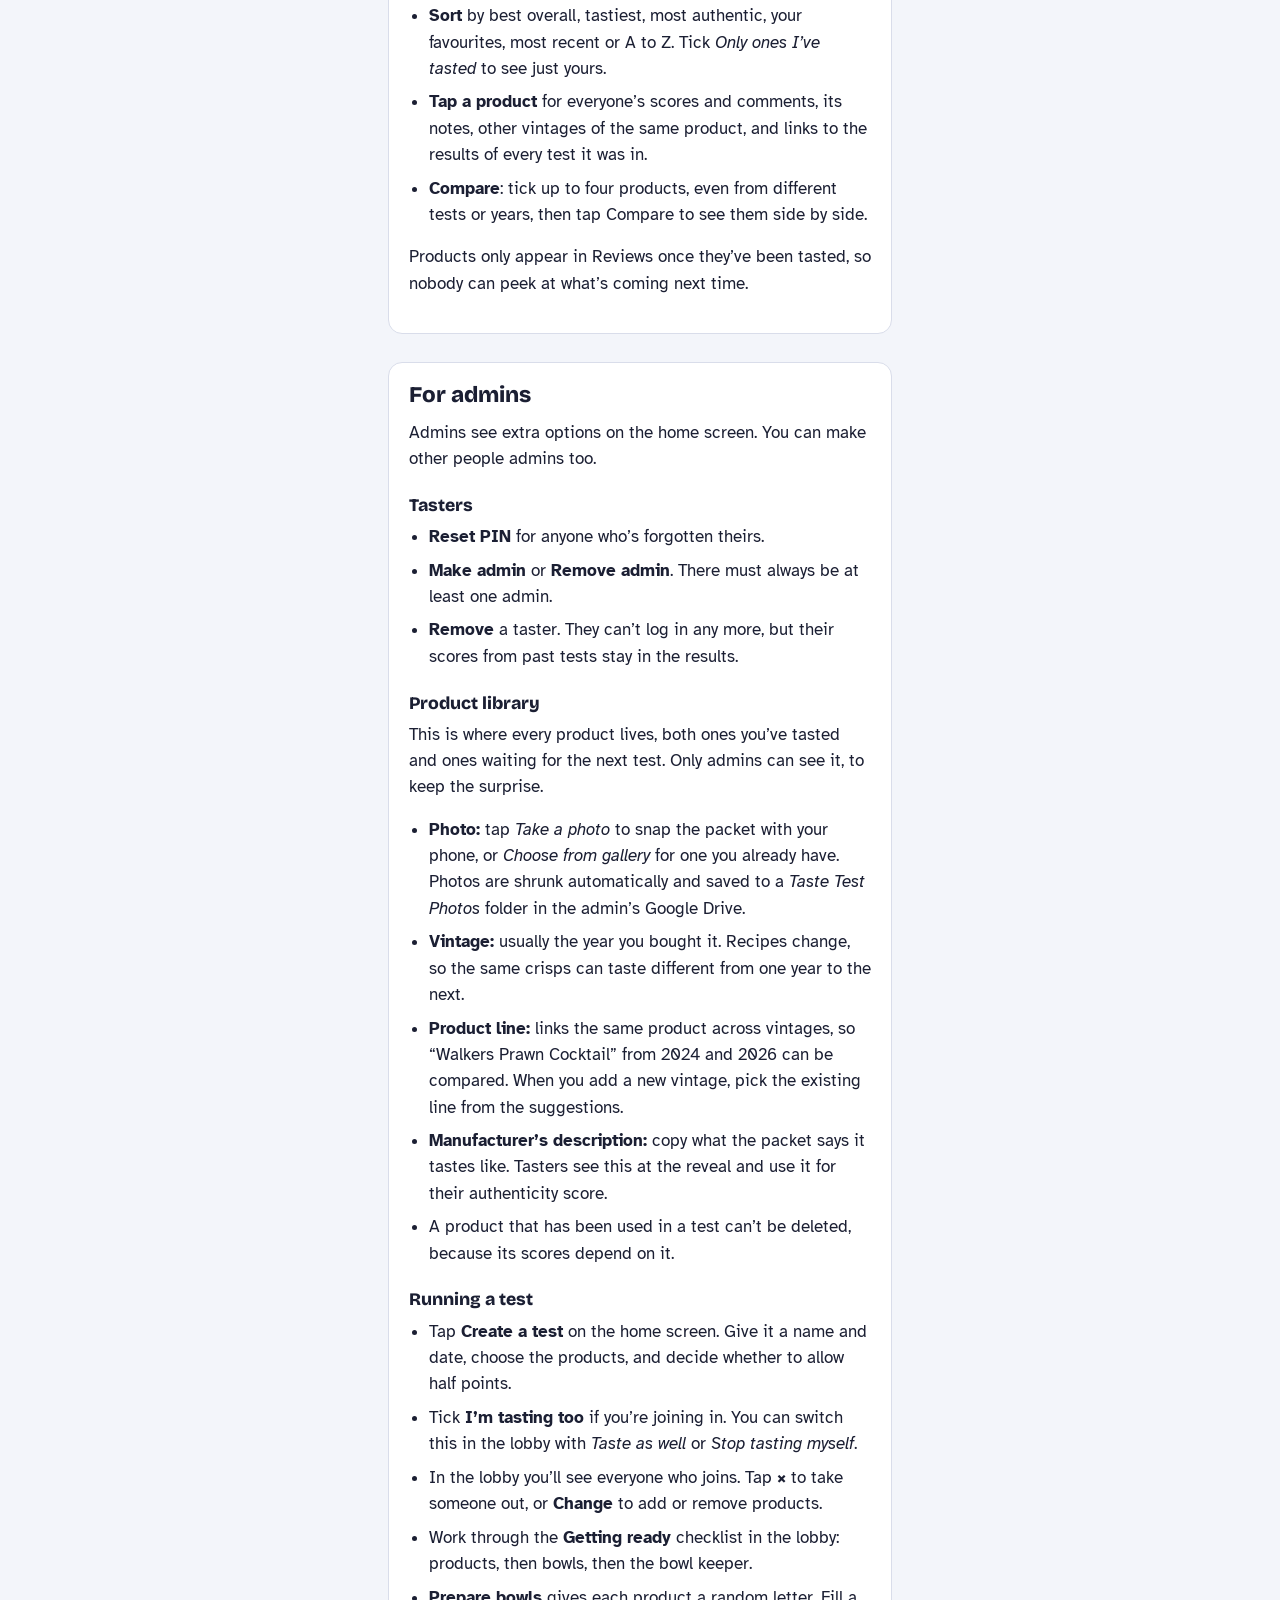
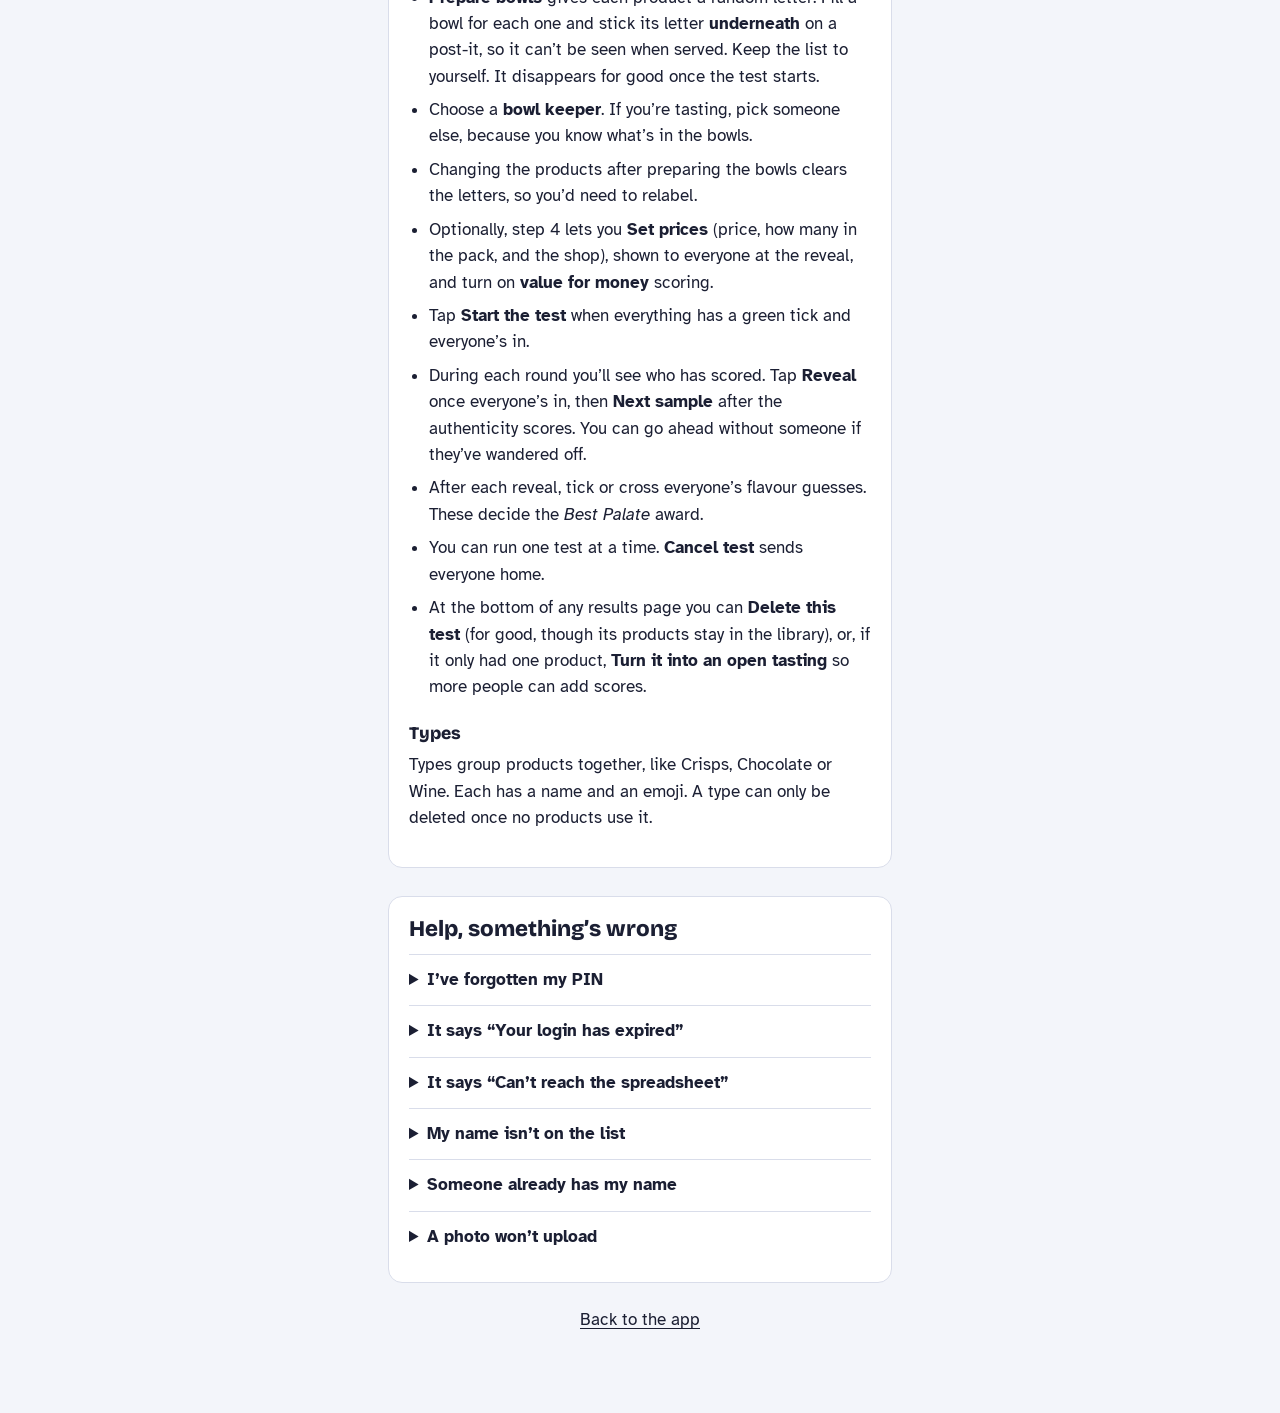
==== commit 5d1c5e1e: "added value for money metric" ====
--- a/help.html
+++ b/help.html
@@ -8,7 +8,7 @@
   <link rel="preconnect" href="https://fonts.googleapis.com">
   <link rel="preconnect" href="https://fonts.gstatic.com" crossorigin>
   <link href="https://fonts.googleapis.com/css2?family=Atkinson+Hyperlegible:wght@400;700&family=Bricolage+Grotesque:opsz,wght@12..96,600;12..96,800&display=swap" rel="stylesheet">
-  <link rel="stylesheet" href="css/style.css">
+  <link rel="stylesheet" href="css/style.css?v=20261112">
 </head>
 <body>
 <main class="help">
@@ -114,7 +114,8 @@
       <li>It appears under <strong>Open tastings</strong> on everyone’s home screen, with how many you’ve rated so far.</li>
       <li>Tap a product to rate it. You know what it is, so you give both scores at once, plus notes and a comment if you like. You can change your scores until it closes.</li>
       <li>Rate whichever ones you’ve tried. Your progress (“You’ve rated 2 of 5”) and a ✓ on each one show what’s left.</li>
-      <li>When someone turns up with another pack, an admin taps <strong>Add a product</strong> and everyone can rate that too.</li>
+      <li>When someone turns up with another pack, an admin taps <strong>Add a product</strong> and everyone can rate that too. Pop in what it cost and the app works out the price each.</li>
+      <li>Value for money scoring is on by default for open tastings, so you’ll give three scores. Admins can switch it off with <strong>Turn value scoring off</strong>.</li>
       <li>It stays open for days or weeks, so friends elsewhere can buy their own packs and join in. A leaderboard shows how things stand.</li>
       <li>Admins close it when everyone’s done. It then sits in <strong>Past tests</strong> with full results and awards, and every product is in <strong>Reviews</strong>.</li>
     </ul>
@@ -149,6 +150,18 @@
       </table>
     </div>
 
+    <div class="score-card">
+      <h3>💷 Value for money <span class="hint">When switched on</span></h3>
+      <p class="score-card__q">Was it worth what it cost? You’ll see the price, and the price each, so you can judge. In blind tests this comes after the reveal.</p>
+      <table class="scale">
+        <tr><th scope="row">1</th><td>Daylight robbery</td></tr>
+        <tr><th scope="row">2</th><td>Overpriced</td></tr>
+        <tr><th scope="row">3</th><td>Fair enough</td></tr>
+        <tr><th scope="row">4</th><td>Good value</td></tr>
+        <tr><th scope="row">5</th><td>An absolute bargain</td></tr>
+      </table>
+    </div>
+
     <p class="example"><strong>Example:</strong> a crisp says “Roast Chicken” but tastes exactly like cheese and onion. If you love cheese and onion, that’s <strong>niceness 5</strong> but <strong>authenticity 1</strong>. Both are right!</p>
     <p>The organiser can switch on <strong>half points</strong> for a test, so you can give a 3½ when a 3 feels mean and a 4 feels generous. Tap the left half of a star for a half.</p>
     <p>Changed your mind? Tap <strong>Update my score</strong> any time before the organiser moves on.</p>
@@ -229,6 +242,7 @@
       <li><strong>Prepare bowls</strong> gives each product a random letter. Fill a bowl for each one and stick its letter <strong>underneath</strong> on a post-it, so it can’t be seen when served. Keep the list to yourself. It disappears for good once the test starts.</li>
       <li>Choose a <strong>bowl keeper</strong>. If you’re tasting, pick someone else, because you know what’s in the bowls.</li>
       <li>Changing the products after preparing the bowls clears the letters, so you’d need to relabel.</li>
+      <li>Optionally, step 4 lets you <strong>Set prices</strong> (price, how many in the pack, and the shop), shown to everyone at the reveal, and turn on <strong>value for money</strong> scoring.</li>
       <li>Tap <strong>Start the test</strong> when everything has a green tick and everyone’s in.</li>
       <li>During each round you’ll see who has scored. Tap <strong>Reveal</strong> once everyone’s in, then <strong>Next sample</strong> after the authenticity scores. You can go ahead without someone if they’ve wandered off.</li>
       <li>After each reveal, tick or cross everyone’s flavour guesses. These decide the <em>Best Palate</em> award.</li>
--- a/css/style.css
+++ b/css/style.css
@@ -1056,3 +1056,110 @@
 #screen-open .stars { margin-top: .5rem; }
 .btn--danger { color: var(--red); }
 #res-admin .btn { margin-bottom: 1rem; }
+
+/* ─── Multi-product open tastings ─── */
+.pic-stack { display: flex; flex: none; }
+.pic-stack .test-card__pic { width: 2.9rem; height: 2.9rem; border: 2px solid rgba(255, 255, 255, .9); }
+.pic-stack .test-card__pic + .test-card__pic { margin-left: -1.4rem; }
+.test-card__progress { font-weight: 700; opacity: 1; }
+
+.progress-panel__count { font: 800 1.25rem/1.3 var(--display); margin: 0 0 .6rem; }
+.progress-panel .muted { margin: .6rem 0 0; }
+.bar--big { height: .8rem; }
+
+.open-items { list-style: none; margin: .5rem 0 .5rem; padding: 0; }
+.open-item { border-top: 1px solid var(--line); }
+.open-item__head {
+  display: grid;
+  grid-template-columns: 2.8rem 1fr auto;
+  gap: .75rem;
+  align-items: center;
+  width: 100%;
+  padding: .75rem 0;
+  border: 0;
+  background: none;
+  color: var(--ink);
+  font: inherit;
+  text-align: left;
+  cursor: pointer;
+  scroll-margin-top: 1rem;
+}
+.open-item__text { display: flex; flex-direction: column; min-width: 0; line-height: 1.3; }
+.open-item__text .muted { font-size: .9rem; }
+.open-item__avg { font-size: .88rem; color: var(--muted); }
+.open-item__status {
+  font-weight: 700;
+  font-size: .85rem;
+  white-space: nowrap;
+  padding: .3rem .65rem;
+  border-radius: 999px;
+  background: var(--star);
+  color: #1B1F33;
+}
+.open-item__status:empty { display: none; }
+.open-item__status--done { background: var(--green); color: #FFFFFF; }
+.open-item--open .open-item__head { padding-bottom: .4rem; }
+.open-item__body { padding: 0 0 1.25rem; }
+.open-item__body .org-sub:first-child { margin-top: .5rem; }
+.pic-stack .test-card__pic { width: 2.6rem; height: 2.6rem; }
+.pic-stack .test-card__pic + .test-card__pic { margin-left: -1.9rem; }
+.pic-stack .test-card__pic:nth-child(n+4) { display: none; }
+.test-card--open .test-card__info { min-width: 0; }
+.test-card--open .test-card__name { font-size: 1.05rem; }
+#open-admin .btn { margin-bottom: 1.25rem; }
+
+/* ─── Photo lightbox ─── */
+:is(.pick__pic, .product__pic, .review-card__pic, .history-card__pic, .reveal__pic, .detail-head__pic, .test-card__pic, .compare-table__pic, .photo__preview) img { cursor: zoom-in; }
+#lightbox {
+  width: auto;
+  max-width: 94vw;
+  max-height: 92vh;
+  padding: 0;
+  background: transparent;
+  border: 0;
+  overflow: visible;
+  cursor: zoom-out;
+}
+#lightbox::backdrop { background: rgba(8, 10, 18, .88); }
+#lightbox img {
+  display: block;
+  max-width: 94vw;
+  max-height: 80vh;
+  border-radius: 12px;
+  background: #FFFFFF;
+  box-shadow: 0 10px 40px rgba(0, 0, 0, .5);
+}
+.lightbox__caption { color: #FFFFFF; text-align: center; font: 800 1.1rem/1.3 var(--display); margin: .8rem 0 0; }
+.lightbox__caption:empty { display: none; }
+.lightbox__close {
+  position: absolute;
+  top: -.9rem;
+  right: -.9rem;
+  width: 2.4rem;
+  height: 2.4rem;
+  border: 0;
+  border-radius: 50%;
+  background: #FFFFFF;
+  color: #1B1F33;
+  font-size: 1.5rem;
+  line-height: 1;
+  cursor: pointer;
+  box-shadow: 0 2px 10px rgba(0, 0, 0, .3);
+}
+
+/* ─── Value for money and prices ─── */
+.bar__fill--v { background: var(--star); }
+.price-tag { font-weight: 700; margin: .5rem 0 0; }
+.value-q { margin-top: 1.5rem; }
+.open-item__price, .review-card__price, .appearances__price { font-size: .88rem; font-weight: 700; }
+.appearances__price { grid-column: 1 / -1; color: var(--muted); }
+.price-list { list-style: none; margin: .5rem 0 0; padding: 0; }
+.price-list li { padding: .75rem 0; border-top: 1px solid var(--line); }
+.price-list li > .muted { display: block; font-size: .9rem; }
+.price-row { display: grid; grid-template-columns: 1fr .8fr 1.3fr; gap: .5rem; margin-top: .5rem; }
+.price-row label { margin: 0; font-size: .85rem; }
+.price-row input { padding: .55rem .6rem; font-size: 1rem; }
+.price-row--add { margin-top: 1rem; }
+#open-admin .row--tight { margin-bottom: 1.25rem; }
+#open-admin .row--tight .btn { margin-bottom: 0; }
+#res-ranking .chips { flex-wrap: wrap; overflow: visible; }
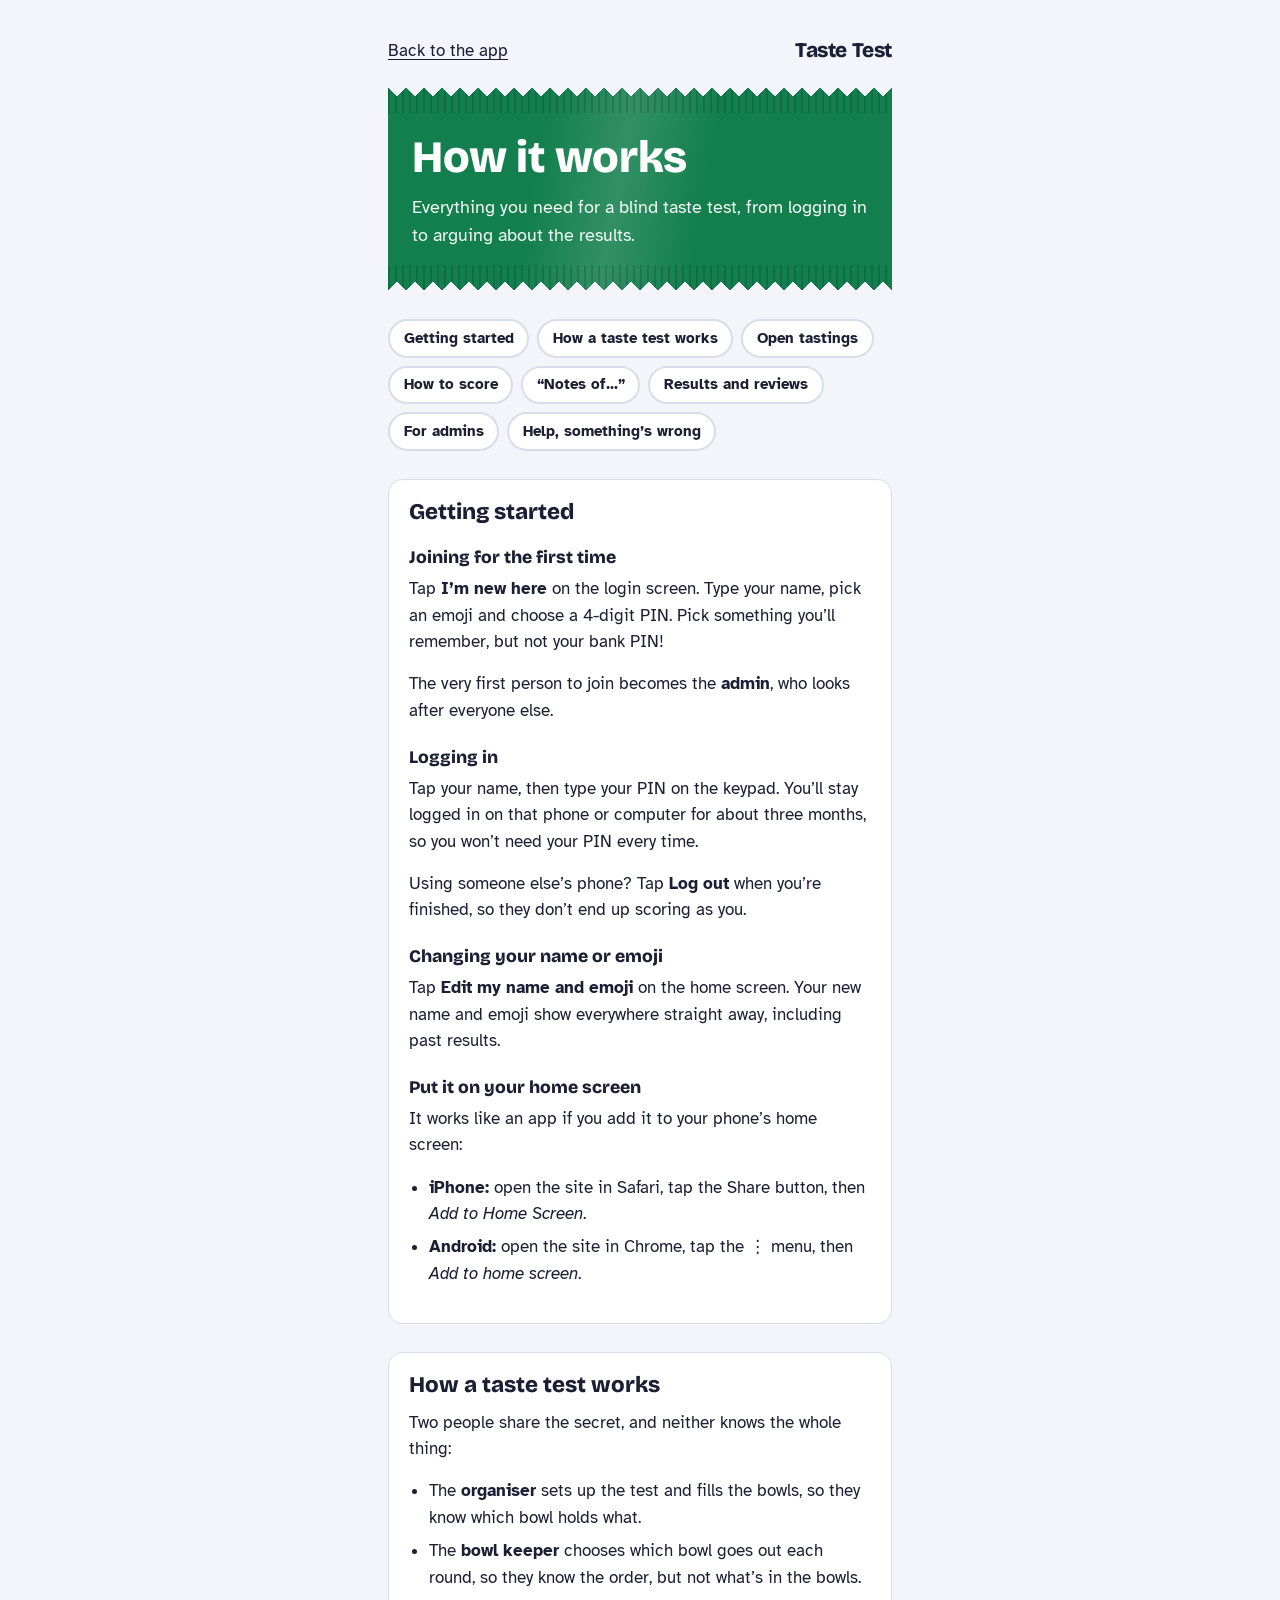
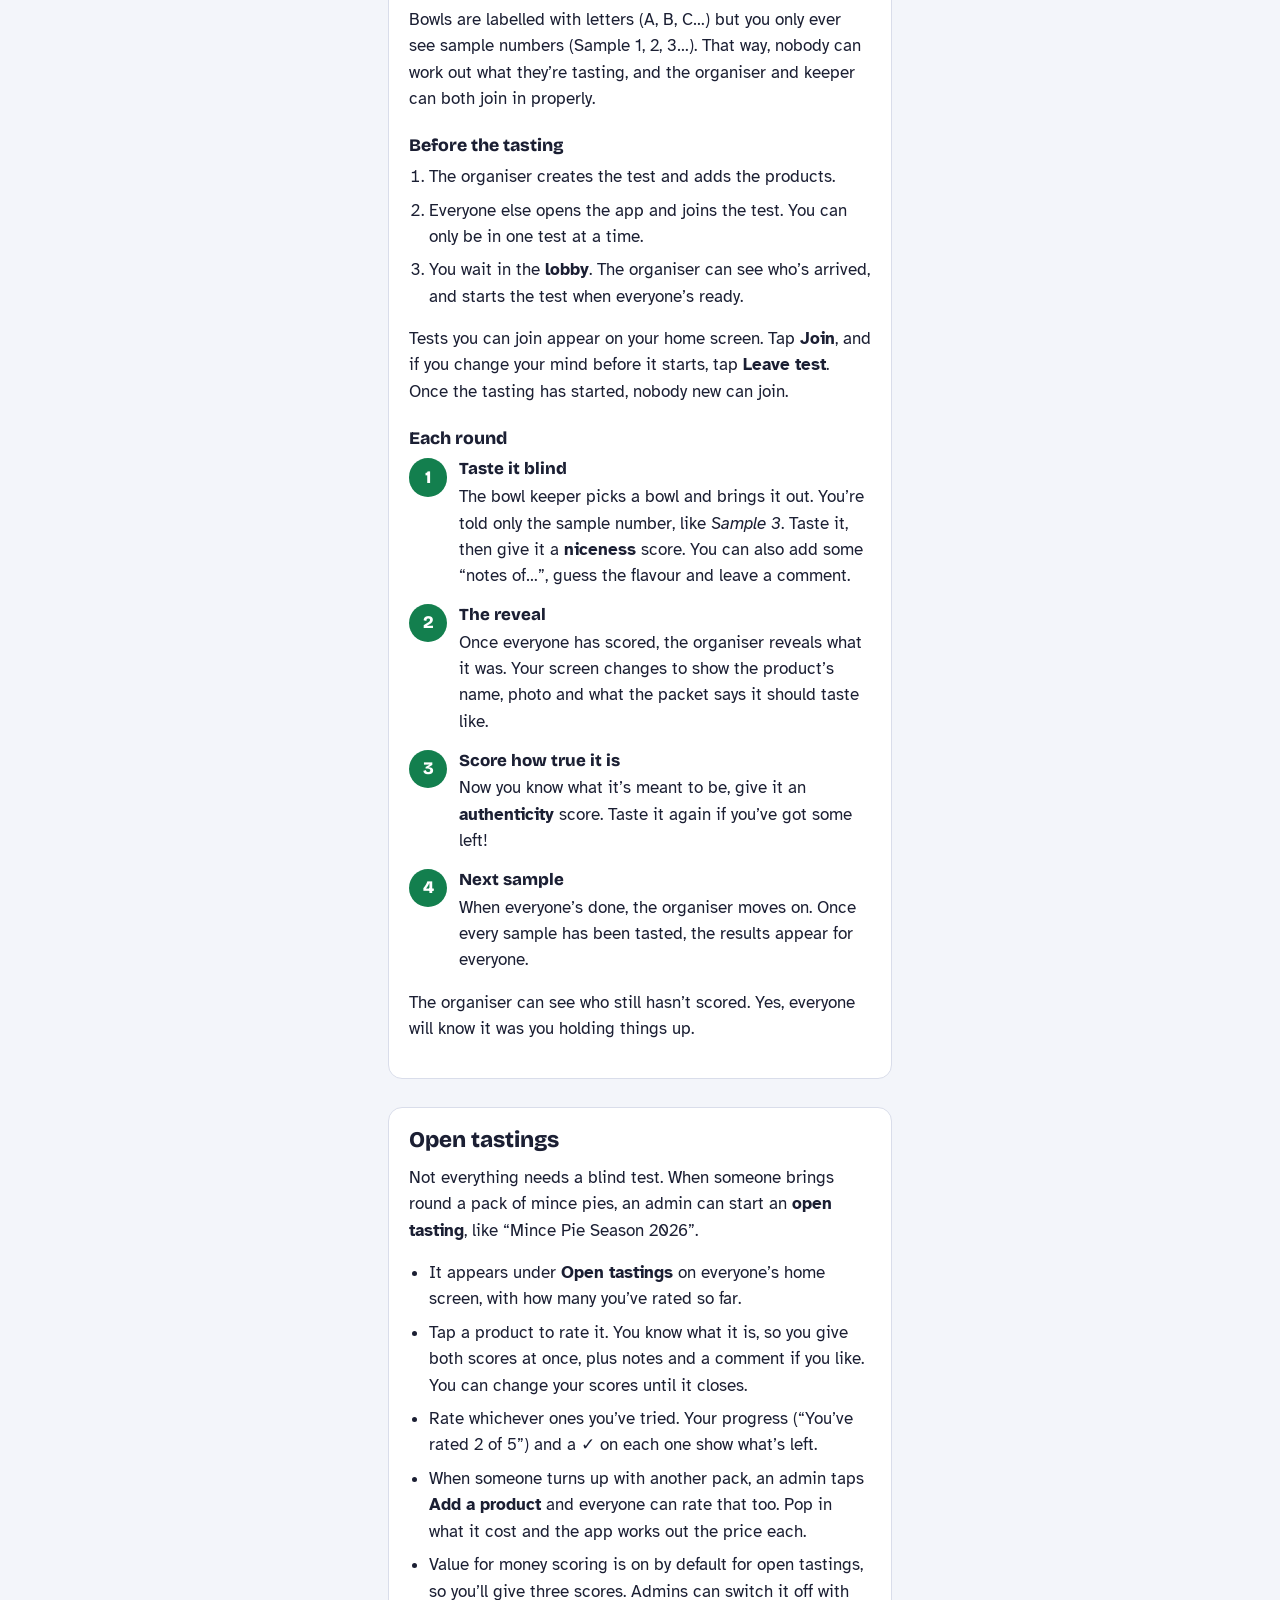
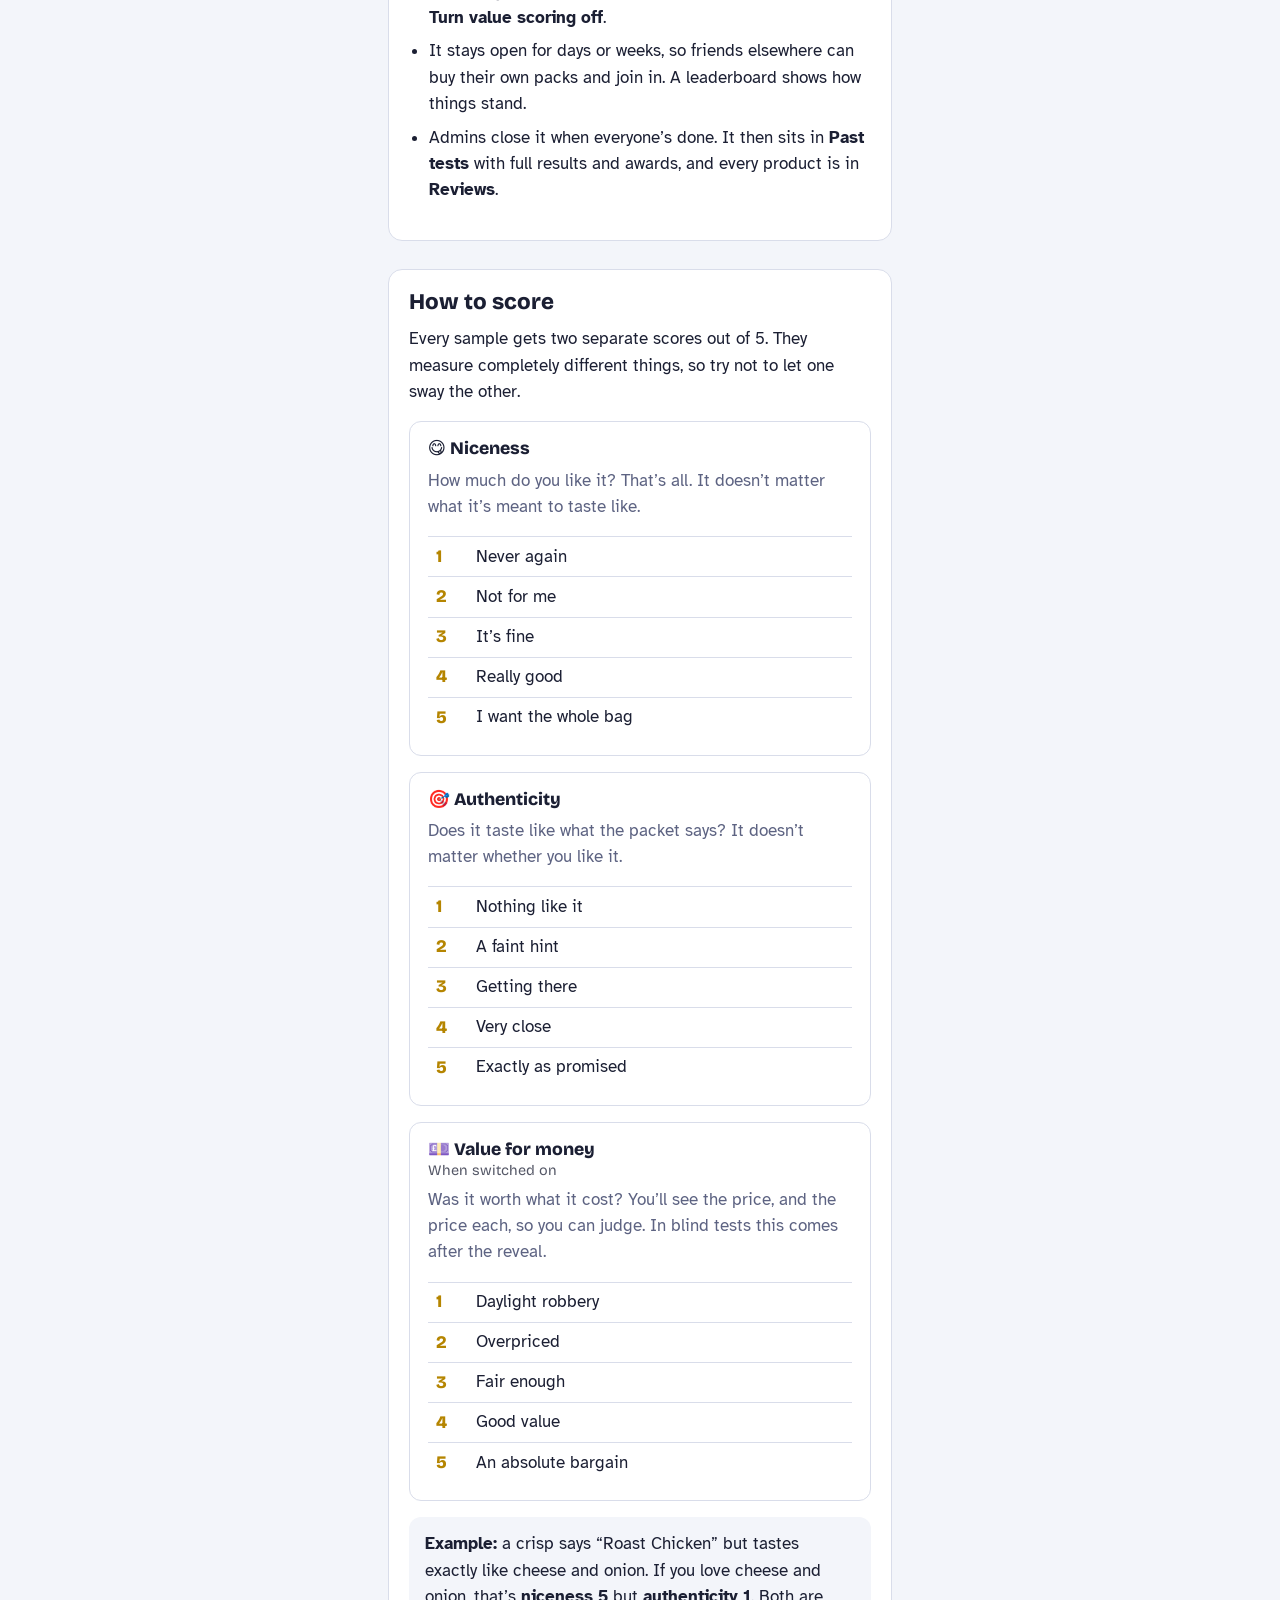
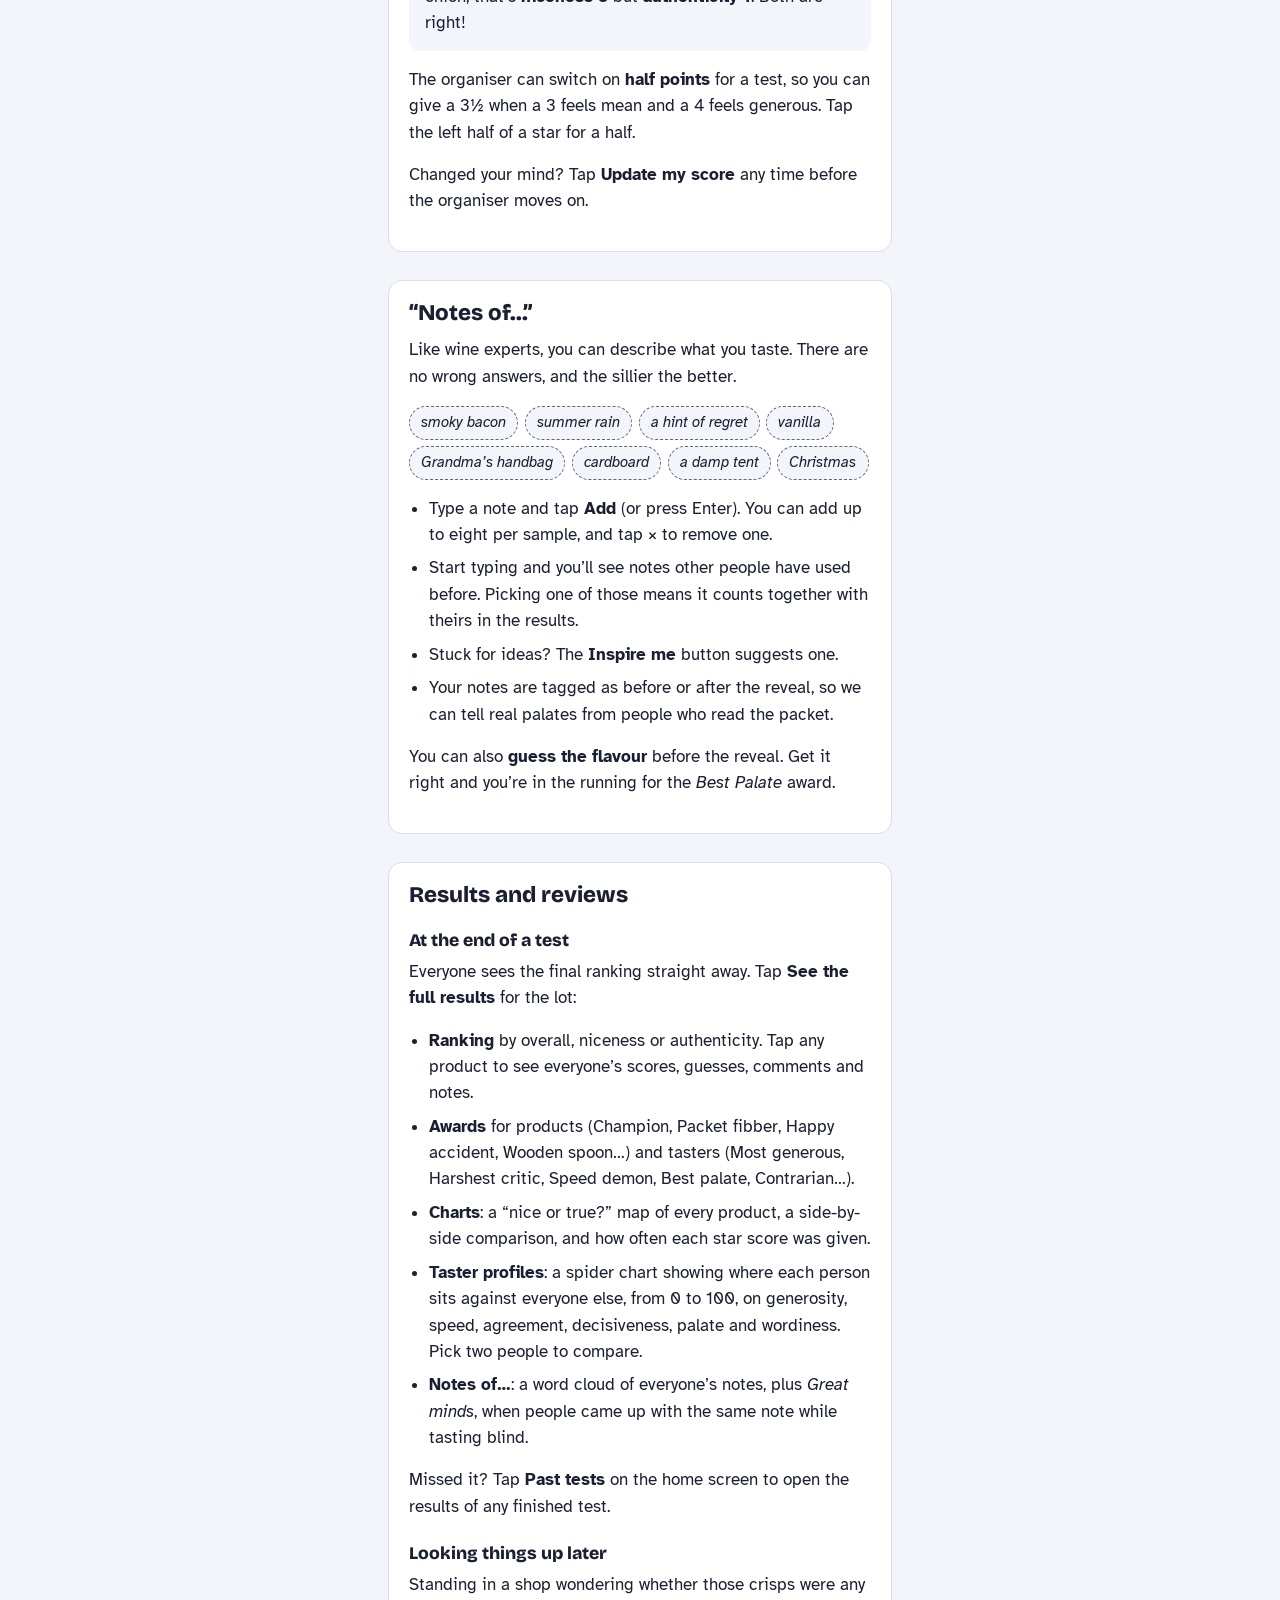
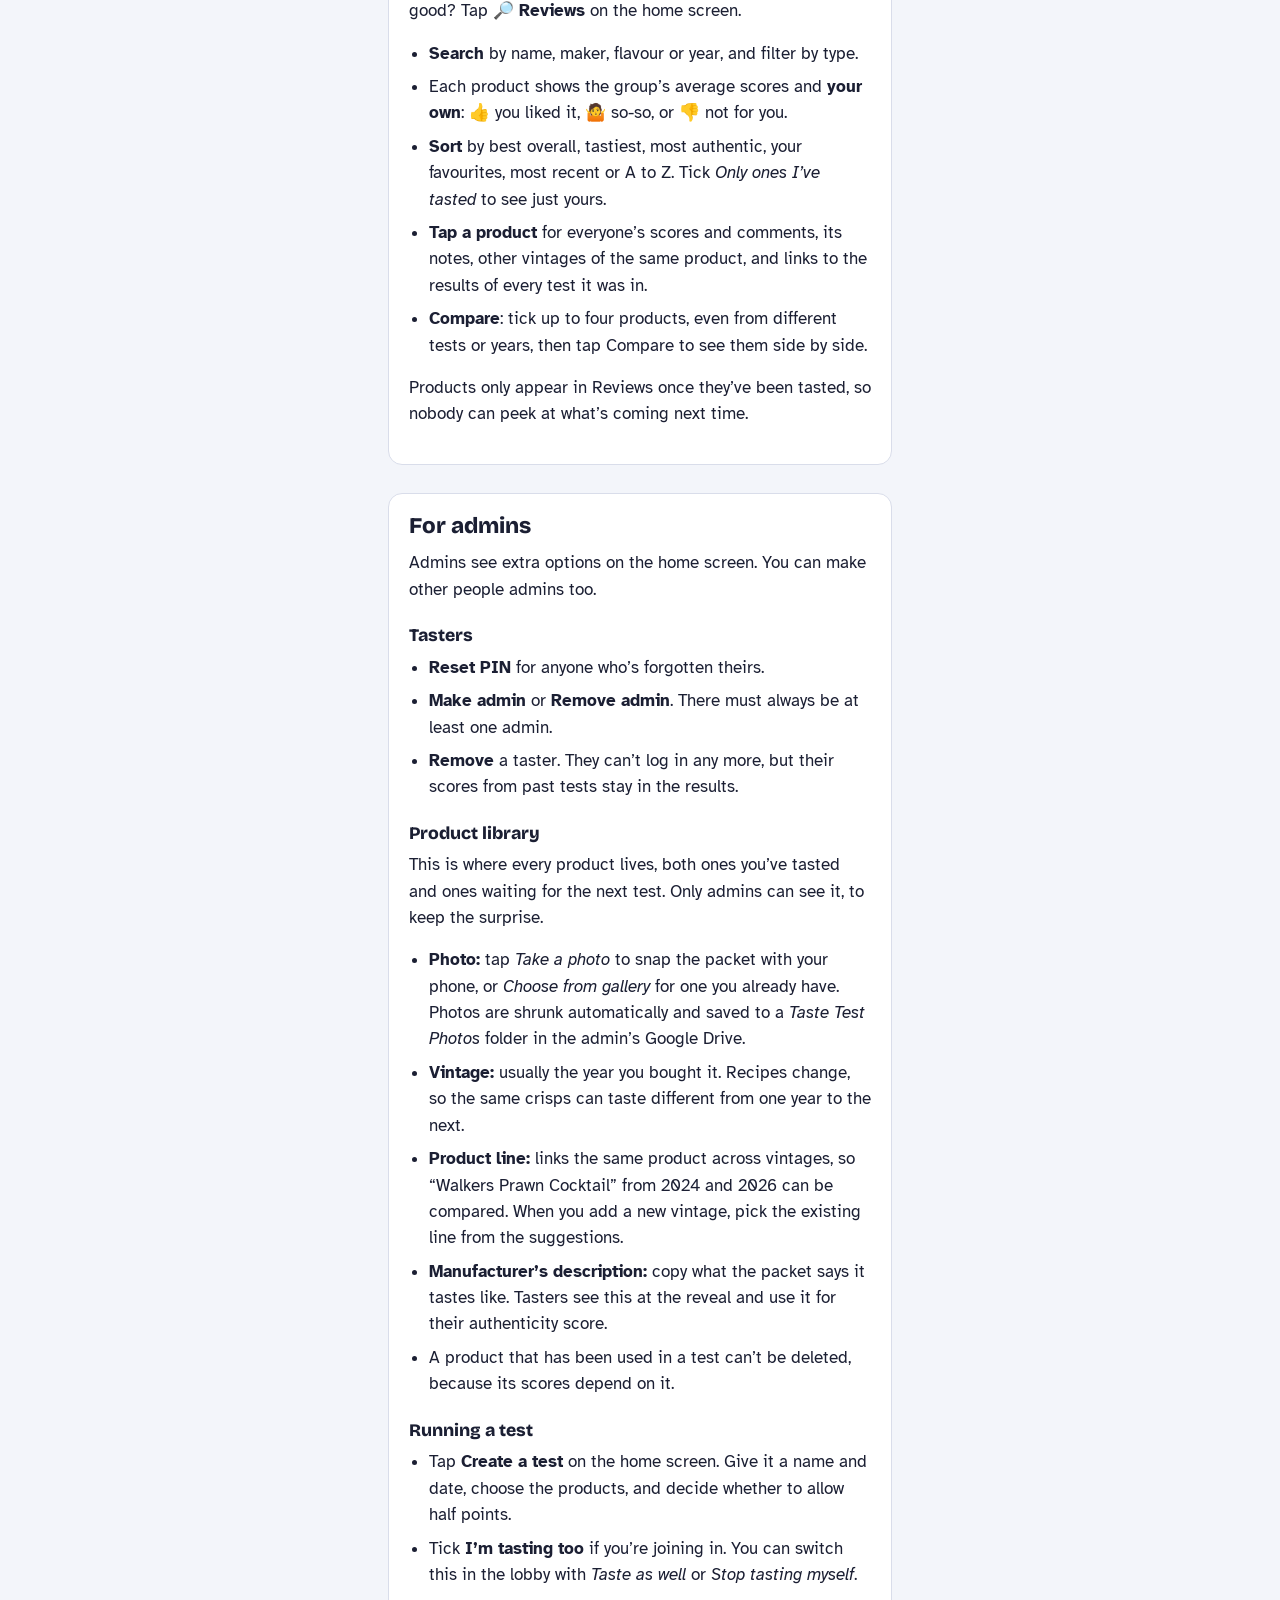
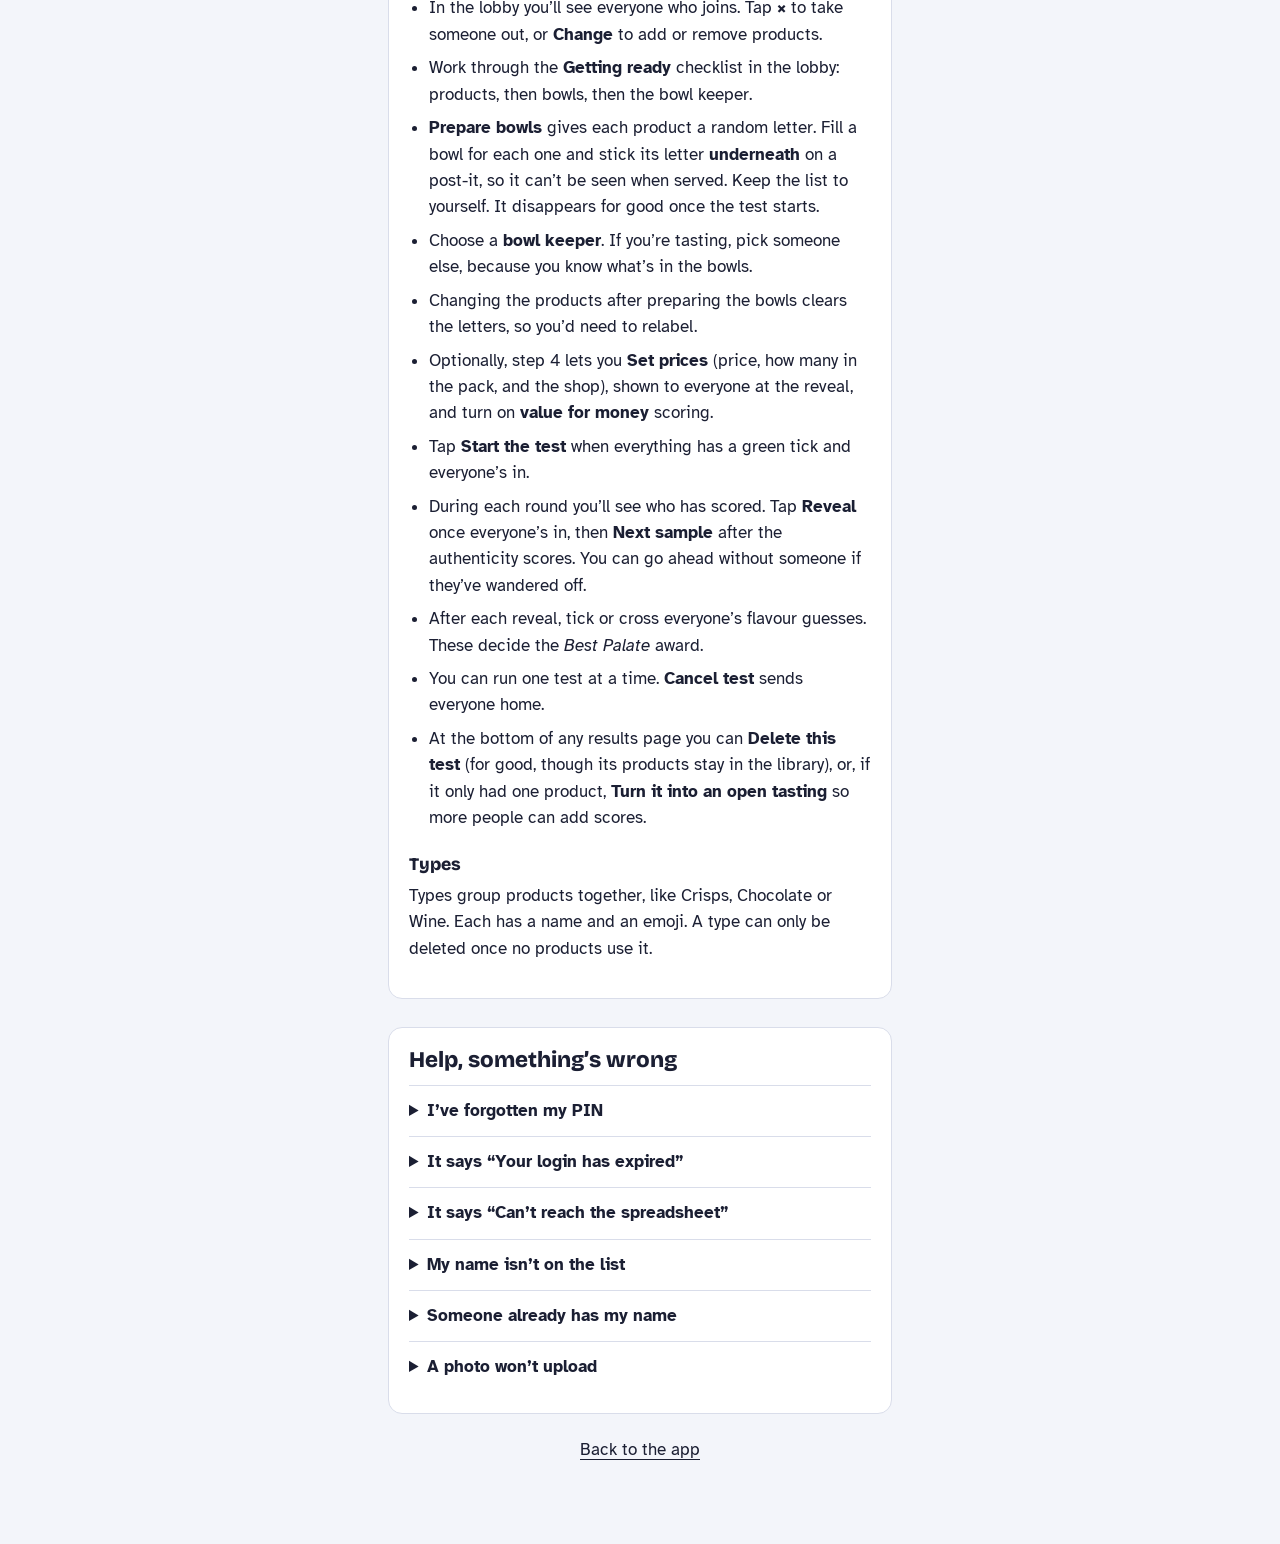
==== commit 5286b4c7: "added change name and emoji button" ====
--- a/help.html
+++ b/help.html
@@ -8,7 +8,7 @@
   <link rel="preconnect" href="https://fonts.googleapis.com">
   <link rel="preconnect" href="https://fonts.gstatic.com" crossorigin>
   <link href="https://fonts.googleapis.com/css2?family=Atkinson+Hyperlegible:wght@400;700&family=Bricolage+Grotesque:opsz,wght@12..96,600;12..96,800&display=swap" rel="stylesheet">
-  <link rel="stylesheet" href="css/style.css?v=20261112">
+  <link rel="stylesheet" href="css/style.css?v=20261113">
 </head>
 <body>
 <main class="help">
@@ -45,6 +45,9 @@
     <h3>Logging in</h3>
     <p>Tap your name, then type your PIN on the keypad. You’ll stay logged in on that phone or computer for about three months, so you won’t need your PIN every time.</p>
     <p>Using someone else’s phone? Tap <strong>Log out</strong> when you’re finished, so they don’t end up scoring as you.</p>
+
+    <h3>Changing your name or emoji</h3>
+    <p>Tap <strong>Edit my name and emoji</strong> on the home screen. Your new name and emoji show everywhere straight away, including past results.</p>
 
     <h3>Put it on your home screen</h3>
     <p>It works like an app if you add it to your phone’s home screen:</p>
--- a/css/style.css
+++ b/css/style.css
@@ -1163,3 +1163,5 @@
 #open-admin .row--tight { margin-bottom: 1.25rem; }
 #open-admin .row--tight .btn { margin-bottom: 0; }
 #res-ranking .chips { flex-wrap: wrap; overflow: visible; }
+.emoji-grid--dialog .emoji { background: var(--paper); }
+.emoji-grid--dialog .emoji--on { background: var(--paper); border-color: var(--blue); }
